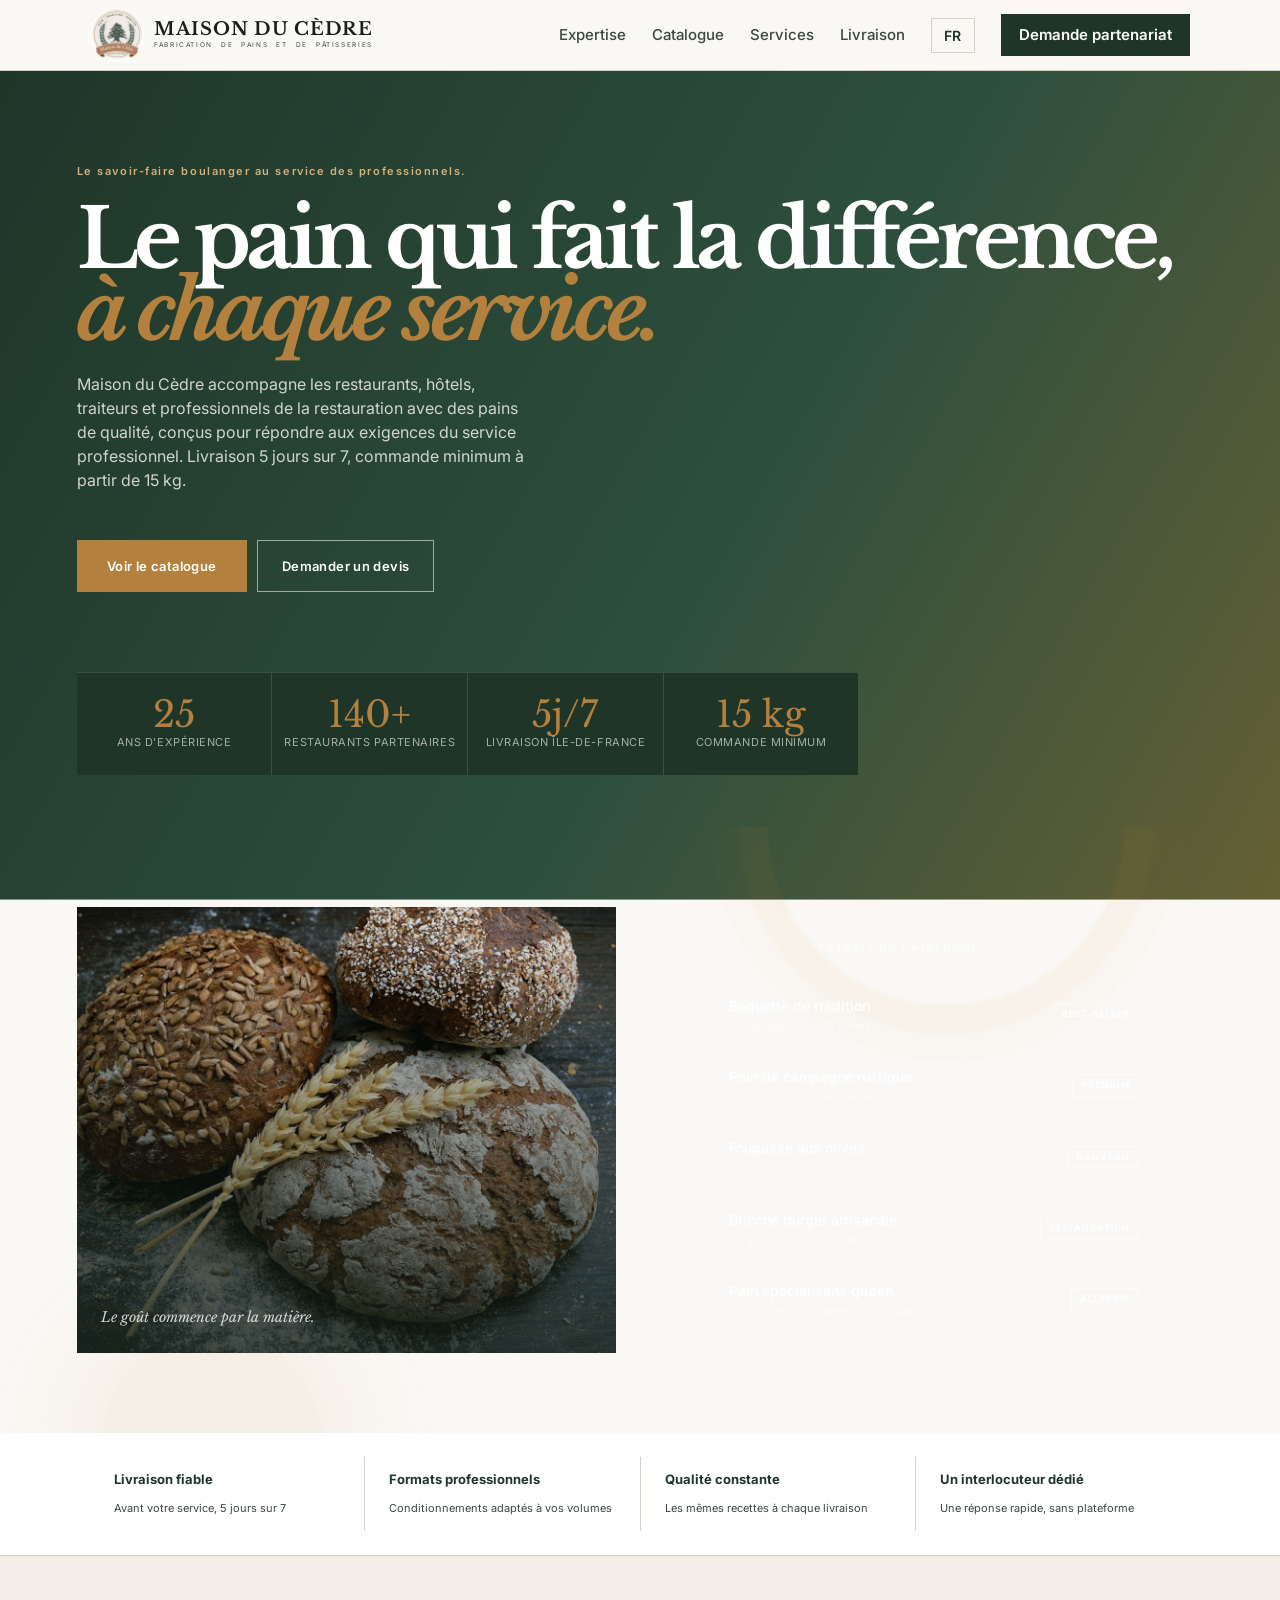
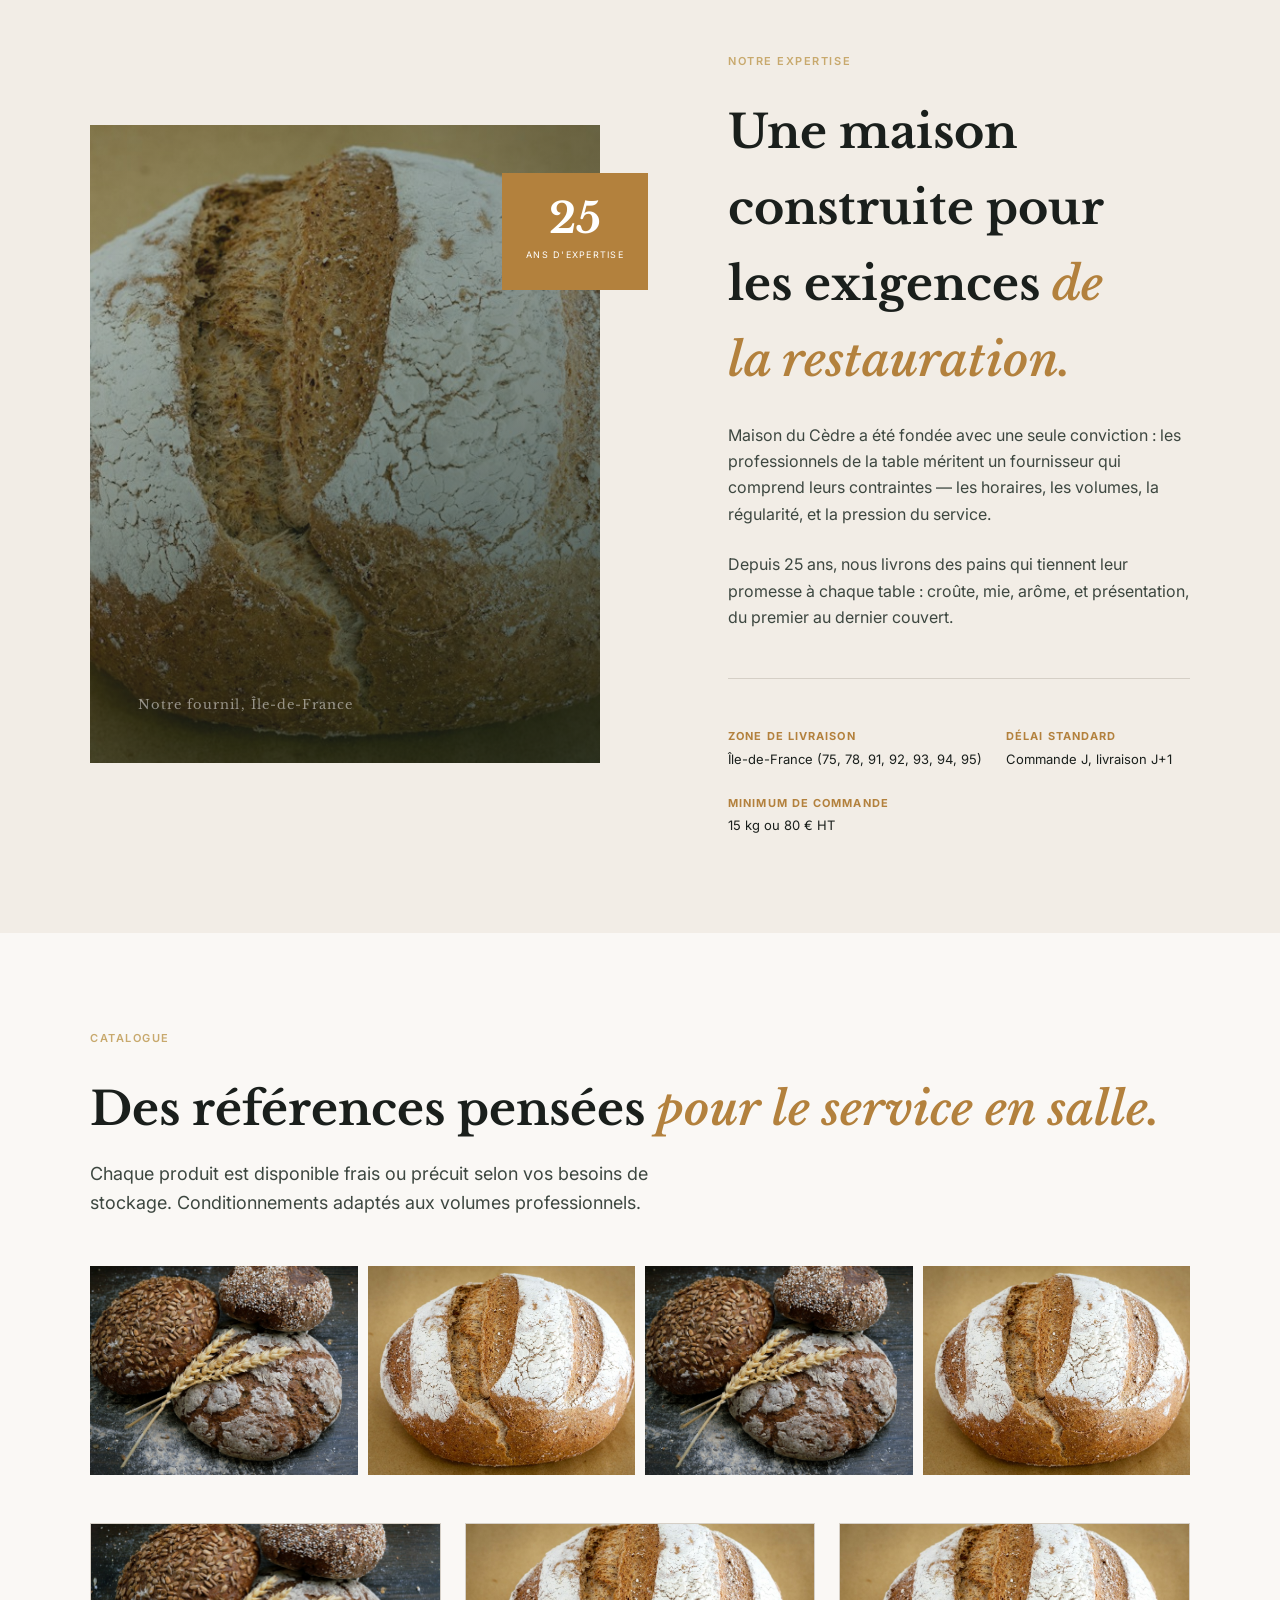
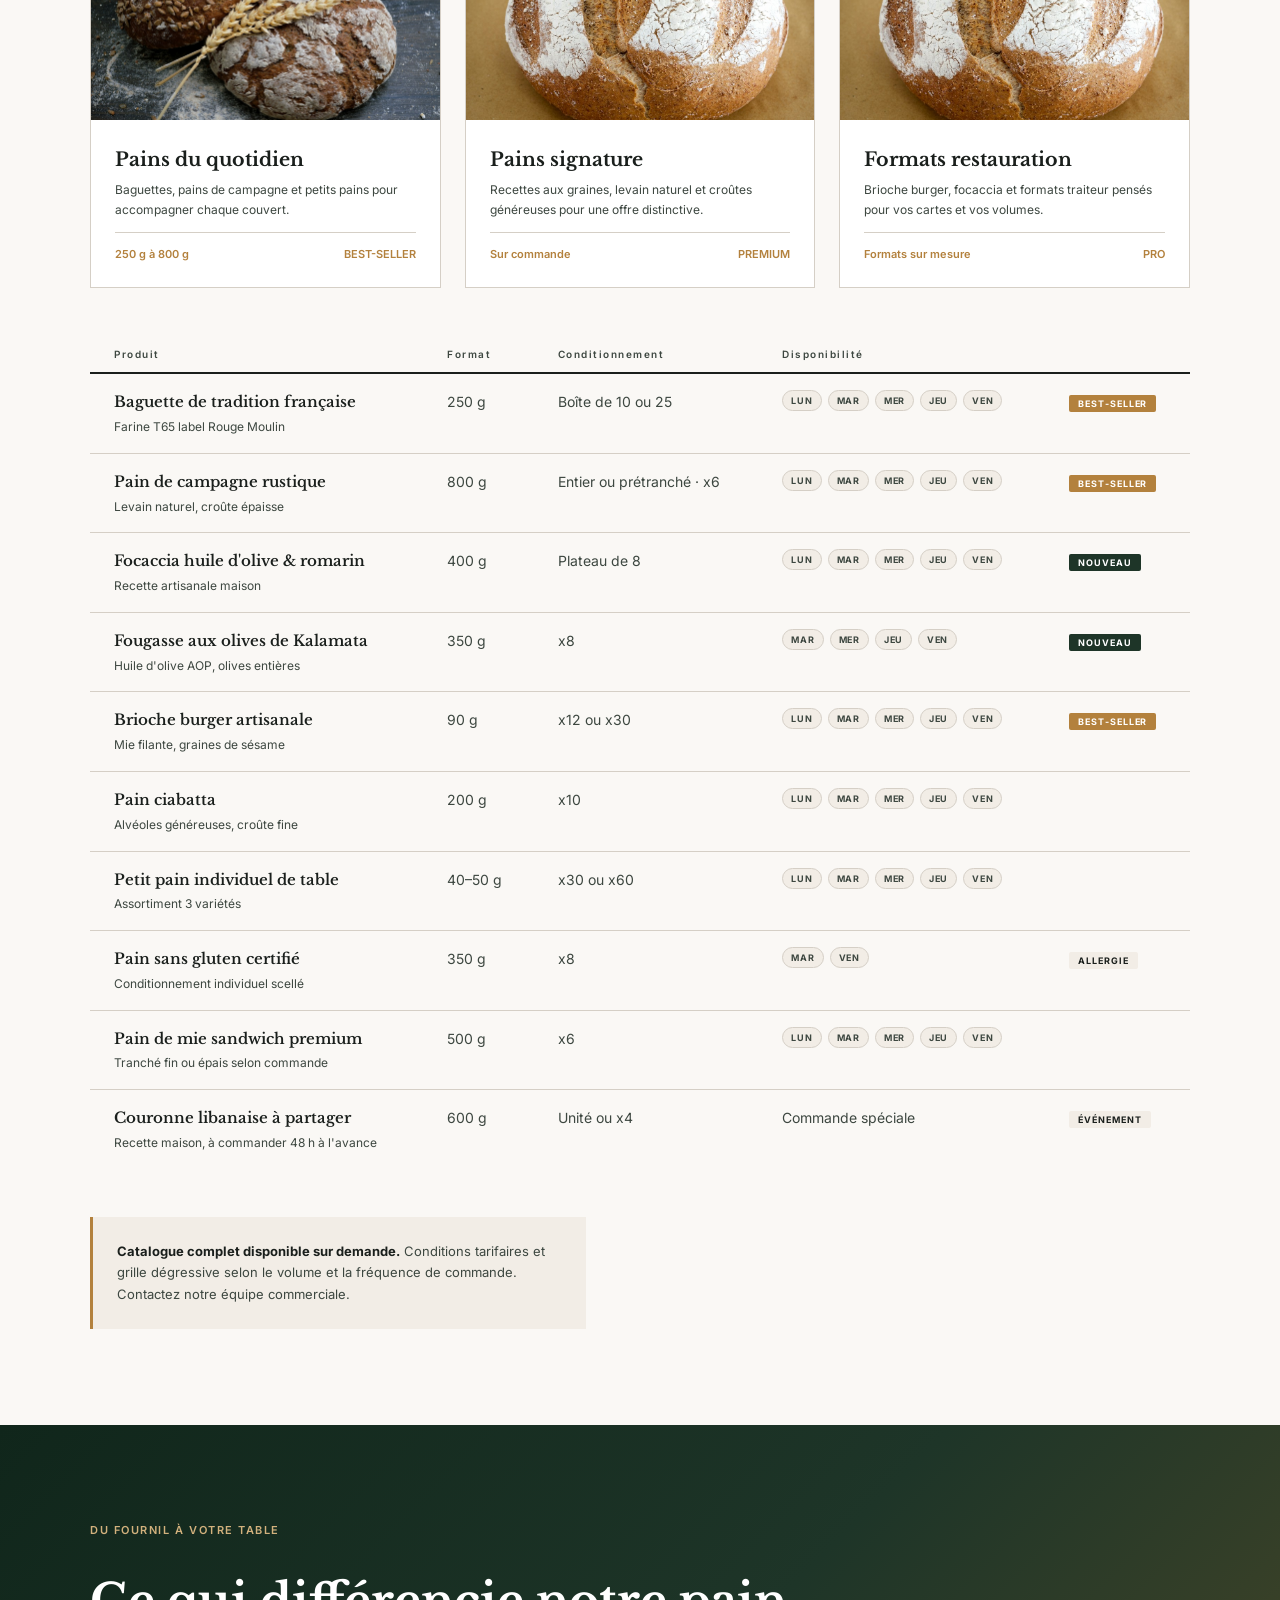
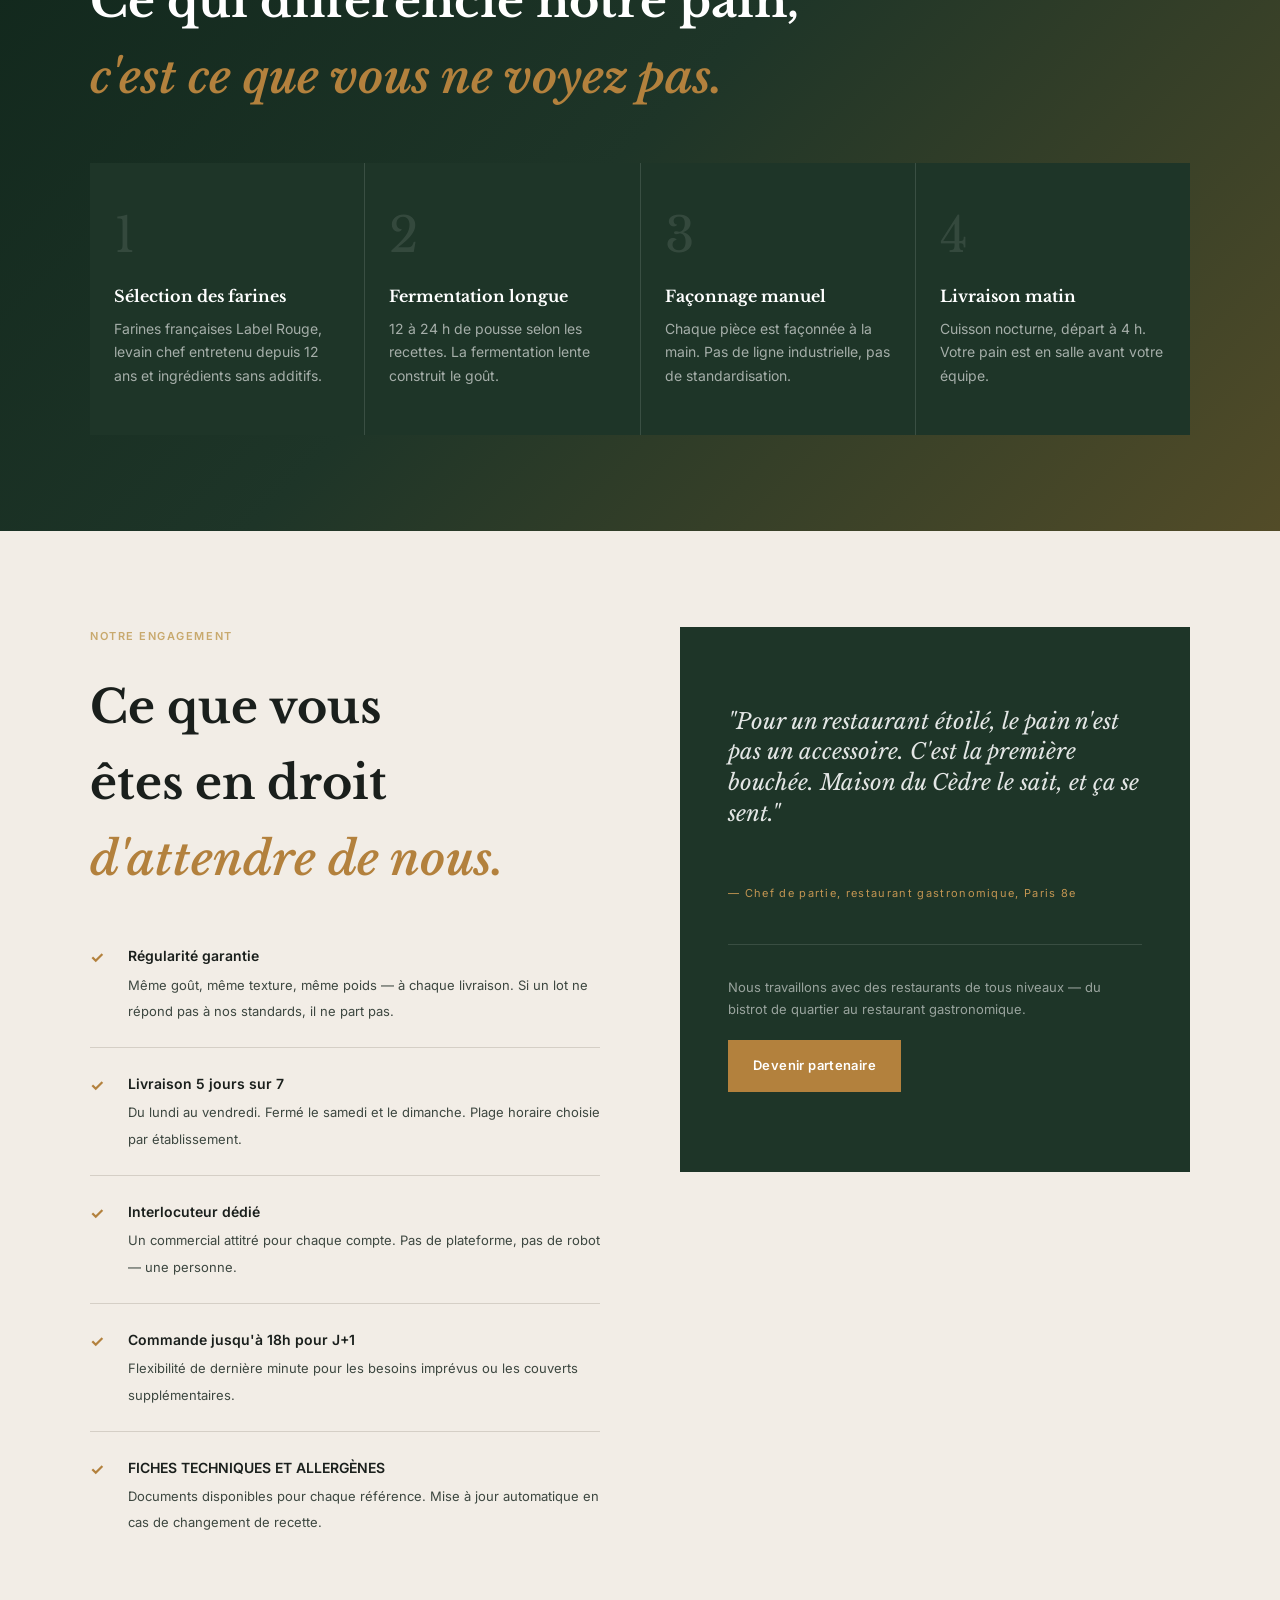
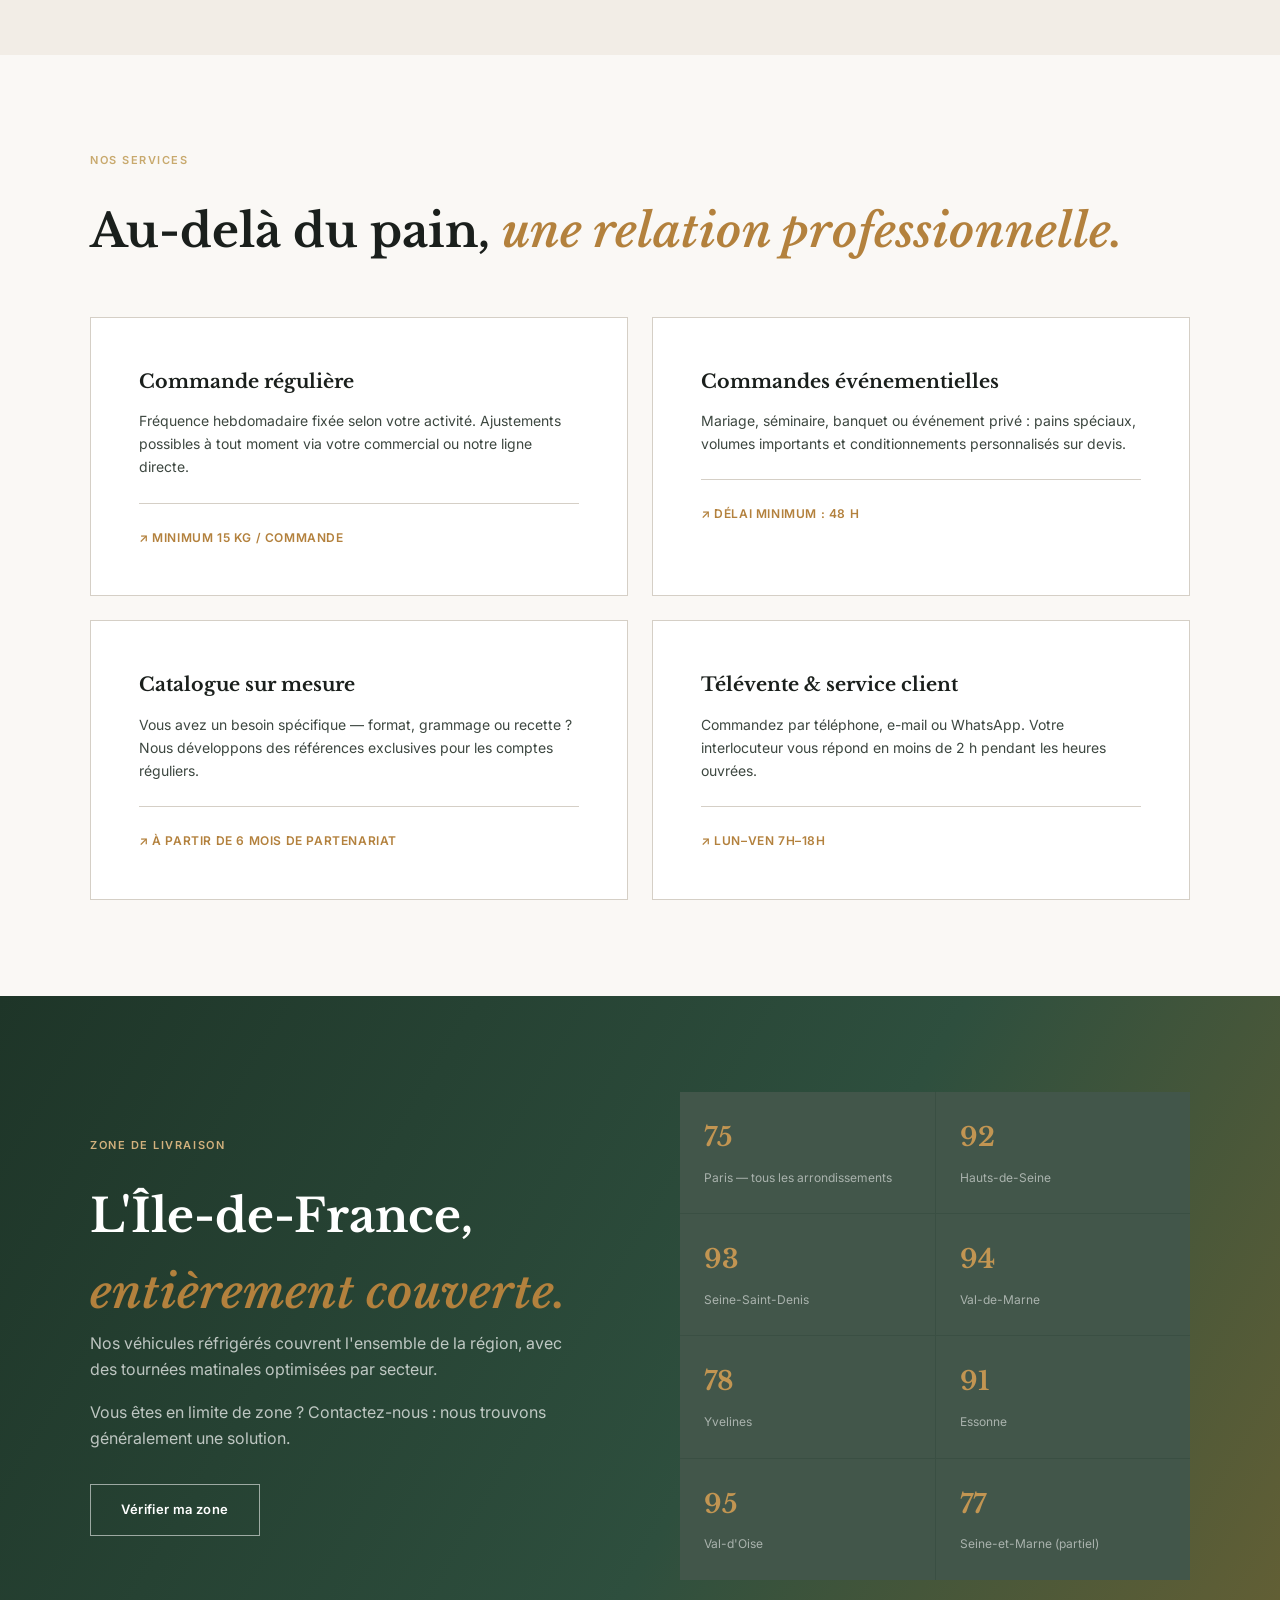
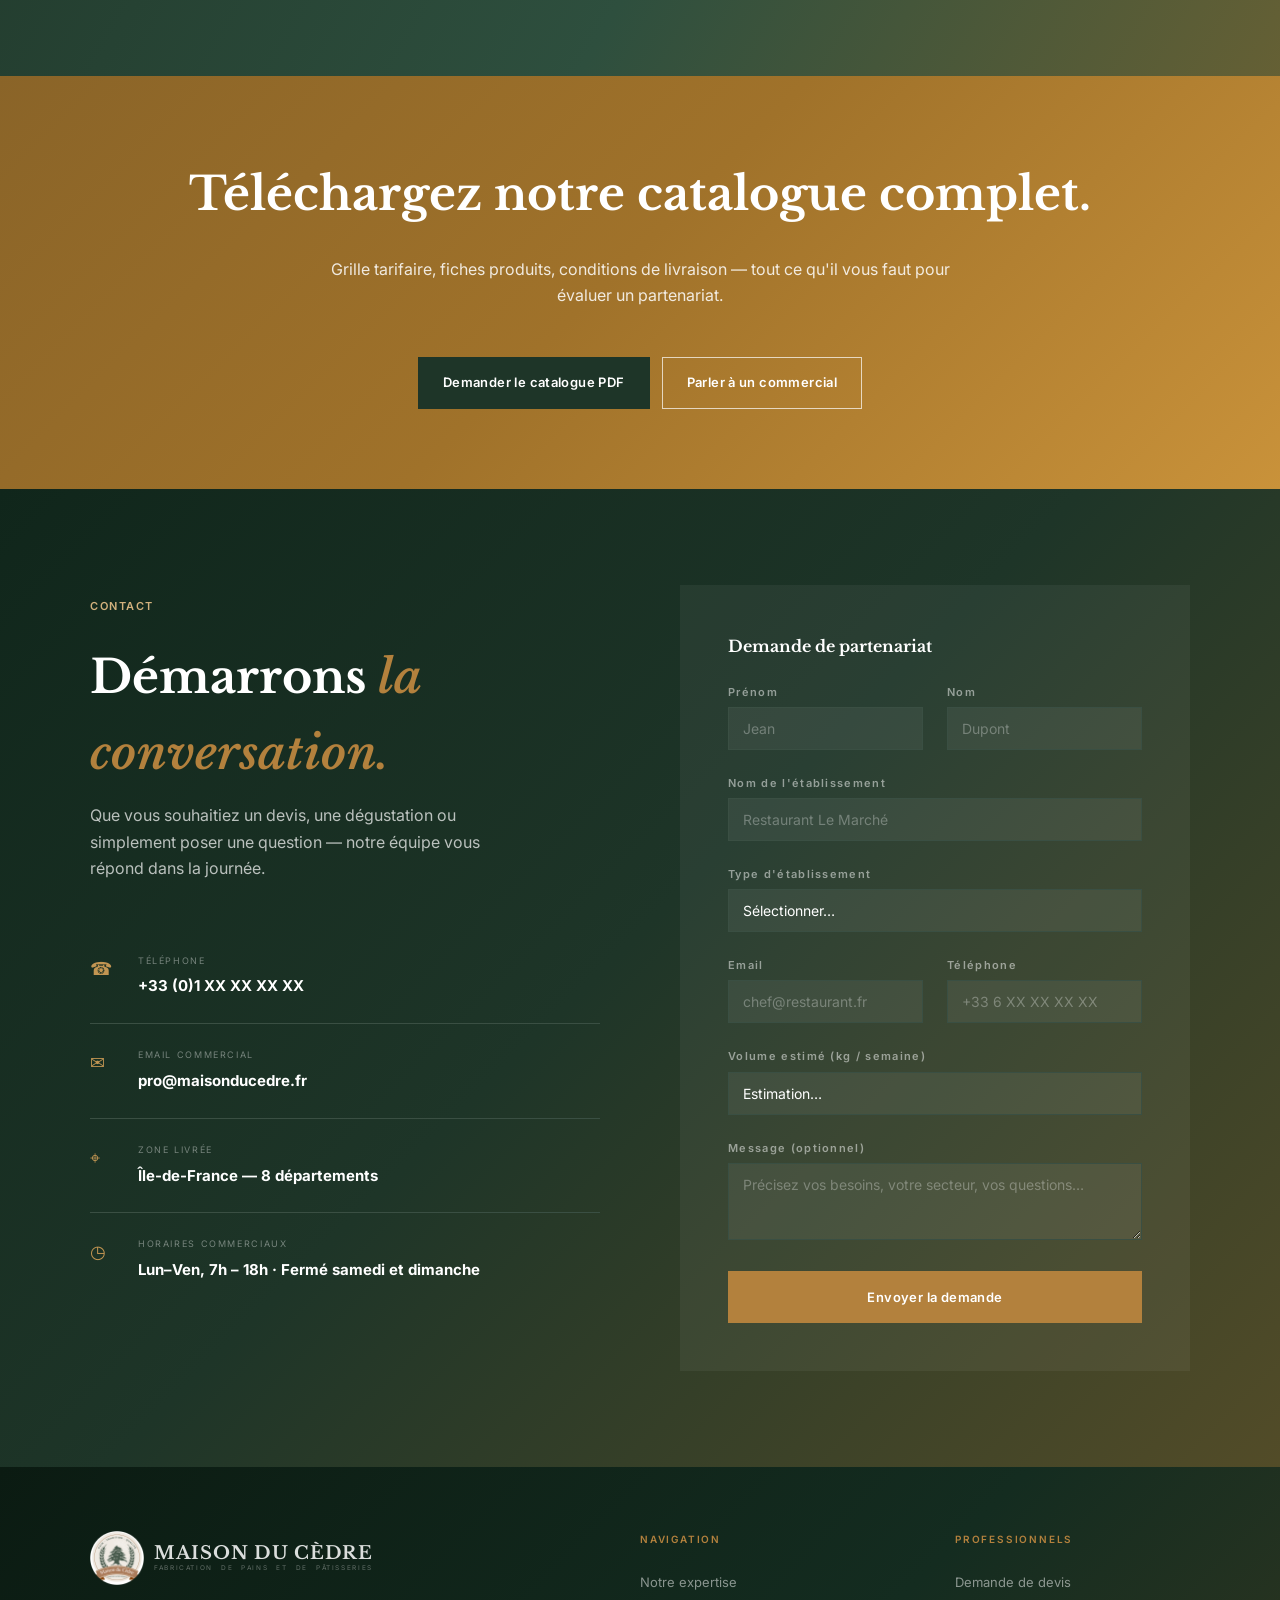
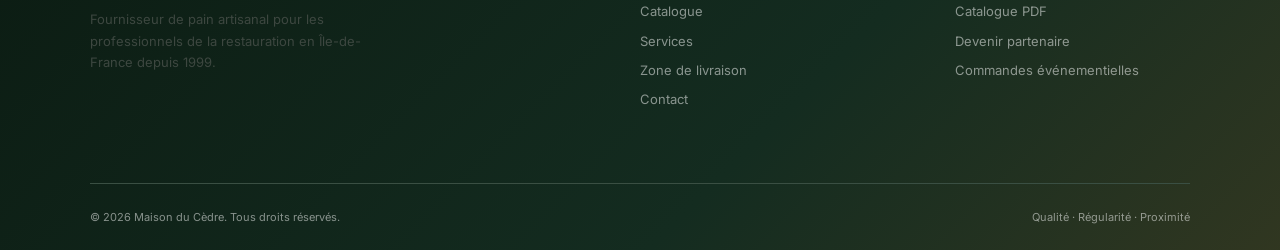
==== index.html @ be0c5943 "Update index.html" ====
<!doctype html>
<html lang="fr">
<head>
<meta charset="UTF-8">
<meta name="viewport" content="width=device-width, initial-scale=1.0, viewport-fit=cover">
<meta name="description" content="Maison du Cèdre — pain premium pour professionnels de la restauration. 25 ans d'expertise, livraison Île-de-France.">
<title>Maison du Cèdre | Pain artisanal pour la restauration professionnelle</title>

<link rel="preconnect" href="https://fonts.googleapis.com">
<link rel="preconnect" href="https://fonts.gstatic.com" crossorigin>
<link href="https://fonts.googleapis.com/css2?family=Libre+Baskerville:ital,wght@0,400;0,700;1,400&family=Inter:wght@400;500;600&display=swap" rel="stylesheet">

<style>
/* ─── Tokens ─── */
:root {
  --ink:       #1a1f1c;
  --ink-soft:  #3d4740;
  --field:     #f2ede6;
  --paper:     #faf8f5;
  --white:     #ffffff;
  --grove:     #1e3528;
  --grove-mid: #2e4f3e;
  --grove-lit: #3d6650;
  --amber:     #b3813d;
  --amber-lit: #c29552;
  --rule:      #d5cfc6;
  --rule-dark: #3a4f43;
  --grove-gradient: linear-gradient(135deg, #10261b 0%, #1e3528 48%, #8a6428 155%);
  --grove-gradient-soft: linear-gradient(120deg, #1e3528 0%, #2e4f3e 58%, #a0722a 145%);
  --gold-gradient: linear-gradient(135deg, #8a6428 0%, #a0722a 48%, #c9923a 100%);

  --f-serif: 'Libre Baskerville', Georgia, serif;
  --f-sans:  'Inter', system-ui, sans-serif;

  --sp-xs:  6px;
  --sp-s:   12px;
  --sp-m:   24px;
  --sp-l:   48px;
  --sp-xl:  80px;
  --sp-2xl: 130px;

  --radius: 0px;
  --max:    1100px;

  box-sizing: border-box;
  scroll-behavior: smooth;
}
*, *::before, *::after { box-sizing: inherit; margin: 0; padding: 0; }

/* ─── Base ─── */
body {
  font-family: var(--f-sans);
  font-size: 16px;
  line-height: 1.65;
  color: var(--ink);
  background: var(--paper);
  -webkit-font-smoothing: antialiased;
  padding-top: env(safe-area-inset-top, 0);
  padding-bottom: env(safe-area-inset-bottom, 0);
}

.wrap { width: min(var(--max), 92%); margin-inline: auto; }

img { display: block; max-width: 100%; }

/* ─── Typography ─── */
h1, h2, h3, em { font-family: var(--f-serif); }
h1 { font-size: clamp(38px, 5.5vw, 68px); font-weight: 700; text-wrap: balance; }
h2 { font-size: clamp(28px, 4vw, 46px); font-weight: 700; text-wrap: balance; }
h3 { font-size: 19px; font-weight: 700; margin-bottom: 8px; }
p  { color: var(--ink-soft); max-width: 62ch; }

em {
  font-style: italic;
  color: var(--amber);
  font-weight: 600;
}

/* ─── Buttons ─── */
.btn {
  display: inline-flex;
  align-items: center;
  justify-content: center;
  min-height: 52px;
  min-width: 170px;
  font-family: var(--f-sans);
  font-size: 13px;
  font-weight: 600;
  letter-spacing: .03em;
  text-decoration: none;
  padding: 14px 24px;
  border: 1.5px solid transparent;
  cursor: pointer;
  transition: background .18s, color .18s, border-color .18s;
}
.btn-dark  { background: var(--grove); color: var(--white); border-color: var(--grove); }
.btn-dark:hover { background: var(--grove-mid); border-color: var(--grove-mid); }
.btn-ghost { background: transparent; color: var(--white); border-color: rgba(255,255,255,.55); }
.btn-ghost:hover { background: rgba(255,255,255,.1); }
.btn-outline { background: transparent; color: var(--grove); border-color: var(--grove); }
.btn-outline:hover { background: var(--grove); color: var(--white); }
.btn-amber { background: var(--amber); color: var(--white); border-color: var(--amber); }
.btn-amber:hover { background: var(--amber-lit); border-color: var(--amber-lit); }

/* ─── NAV ─── */
.site-nav {
  position: fixed;
  top: 0; left: 0; width: 100%;
  z-index: 200;
  background: rgba(250,248,245,.97);
  border-bottom: 1px solid var(--rule);
  backdrop-filter: blur(6px);
  box-shadow: 0 1px 0 rgba(26,31,28,.02);
}
.nav-inner {
  display: flex;
  align-items: center;
  justify-content: space-between;
  gap: 20px;
  height: 70px;
}
.brand {
  display: flex;
  align-items: center;
  gap: 10px;
  text-decoration: none;
  color: var(--ink);
}
.cedar-icon {
  display: block;
  width: 54px;
  height: 54px;
  object-fit: contain;
  flex-shrink: 0;
}
.brand-mark { color: var(--amber); font-size: 20px; }
.brand > span:not(.brand-mark) {
  display: flex;
  flex-direction: column;
  align-items: stretch;
  line-height: 1.1;
  width: max-content;
}
.brand-name,
.brand-sub {
  display: block;
  width: 100%;
  white-space: nowrap;
  text-align: left;
}
.brand-name {
  font-family: var(--f-serif);
  font-size: 18px;
  font-weight: 700;
  letter-spacing: .04em;
}
.brand-sub {
  font-size: 6.5px;
  letter-spacing: .25em;
  line-height: 1.15;
  color: var(--ink-soft);
  margin-top: 2px;
  text-transform: uppercase;
  text-align: justify;
  text-align-last: justify;
}

.nav-links { display: flex; align-items: center; gap: 26px; }
.nav-links a {
  font-size: 15px;
  font-weight: 500;
  color: var(--ink-soft);
  text-decoration: none;
}
.nav-links a:hover { color: var(--grove); }
.nav-links a.cta {
  color: var(--white);
  background: var(--grove);
  padding: 9px 18px;
  font-weight: 600;
  border-radius: 0;
}
.nav-links a.cta:hover { background: var(--grove-mid); }
.language-toggle {
  border: 1px solid var(--rule);
  background: transparent;
  color: var(--grove);
  padding: 8px 12px;
  font: 600 14px var(--f-sans);
  letter-spacing: .04em;
  cursor: pointer;
}

.hamburger {
  display: none;
  background: none;
  border: none;
  cursor: pointer;
  padding: 4px;
  color: var(--ink);
  font-size: 22px;
}

/* ─── HERO ─── */
.hero {
  padding-top: 70px;
  display: block;
  align-items: stretch;
}
.hero-left {
  background: var(--grove-gradient-soft);
  background-attachment: fixed;
  background-size: cover;
  color: var(--white);
  padding: 92px 6% 52px;
  display: flex;
  flex-direction: column;
  justify-content: center;
  align-items: flex-start;
}
.hero-right {
  background: transparent;
  display: grid;
  grid-template-columns: minmax(280px, 1fr) minmax(360px, 1fr);
  padding: var(--sp-xl) 6%;
  gap: var(--sp-l);
}
.hero-photo {
  min-height: 260px;
  background:
    linear-gradient(180deg, rgba(20,32,24,.05), rgba(20,32,24,.72)),
    url("images/hero-bread.jpg") center / cover;
  display: flex;
  align-items: flex-end;
  padding: var(--sp-m);
}
.hero-photo-caption {
  color: rgba(255,255,255,.8);
  font-family: var(--f-serif);
  font-size: 14px;
  font-style: italic;
}
.hero-badge {
  font-size: 10px;
  letter-spacing: .2em;
  color: var(--amber);
  margin-bottom: var(--sp-m);
  font-weight: 600;
}
.hero-left .section-label { color: #d2b17d; }
.hero h1 {
  color: var(--white);
  margin-bottom: var(--sp-m);
  font-family: var(--f-serif);
  font-weight: 700;
  line-height: 0.88;
  letter-spacing: -0.06em;
  font-size: clamp(72px, 6.4vw, 146px);
  max-width: 1240px;
  text-wrap: balance;
}
.hero h1 em {
  color: #b3813d;
  font-style: italic;
  font-family: var(--f-serif);
  font-weight: 700;
}
.hero-sub {
  font-size: 16px;
  color: rgba(255,255,255,.78);
  margin-bottom: var(--sp-l);
  max-width: 46ch;
  line-height: 1.5;
}
.hero-actions { display: flex; gap: 10px; flex-wrap: wrap; }

.hero-stats {
  display: grid;
  grid-template-columns: repeat(4, 1fr);
  gap: 1px;
  background: var(--rule-dark);
  border-top: 1px solid var(--rule-dark);
  margin-top: var(--sp-xl);
}
.stat {
  background: var(--grove);
  padding: var(--sp-m) var(--sp-s);
  text-align: center;
}
.stat-num {
  font-family: var(--f-serif);
  font-size: 36px;
  color: var(--amber);
  line-height: 1;
  display: block;
}
.stat-label {
  display: block;
  font-size: 11px;
  color: rgba(255,255,255,.6);
  letter-spacing: .05em;
  text-align: center;
}
.proof-strip { background: var(--white); border-bottom: 1px solid var(--rule); padding: var(--sp-m) 0; }
.proof-grid { display: grid; grid-template-columns: repeat(4, 1fr); gap: 1px; background: var(--rule); }
.proof-item { background: var(--white); padding: var(--sp-s) var(--sp-m); }
.proof-item strong { display: block; color: var(--grove); font-size: 13px; margin-bottom: 2px; }
.proof-item span { color: var(--ink-soft); font-size: 11px; }

/* Right side: catalogue preview */
.catalogue-preview {
  display: flex;
  flex-direction: column;
  justify-content: center;
  gap: 1px;
  background: rgba(255,255,255,.06);
  border: 1px solid rgba(255,255,255,.1);
  padding: 18px;
  width: 100%;
  max-width: 480px;
  margin: 0 auto;
}
.cat-item {
  background: rgba(255,255,255,.04);
  padding: 14px 16px;
  display: flex;
  align-items: center;
  justify-content: space-between;
  gap: 12px;
  border-bottom: 1px solid rgba(255,255,255,.07);
}
.cat-item:last-child { border-bottom: none; }
.cat-name { font-size: 14px; color: rgba(255,255,255,.95); font-weight: 500; }
.cat-detail { font-size: 11px; color: rgba(255,255,255,.6); }
.cat-tag {
  font-size: 9px;
  letter-spacing: .1em;
  font-weight: 600;
  color: var(--white);
  border: 1px solid rgba(255,255,255,.45);
  padding: 3px 8px;
  white-space: nowrap;
}
.hero-right-label {
  font-size: 10px;
  letter-spacing: .2em;
  color: rgba(255,255,255,.95);
  margin: 0 0 12px;
  padding: 12px 0 10px;
  text-align: center;
  border-top: 1px solid rgba(255,255,255,.12);
  border-bottom: 1px solid rgba(255,255,255,.12);
}
.hero-showcase {
  position: relative;
  overflow: hidden;
  background: var(--grove-gradient-soft);
  background-attachment: fixed;
  background-size: cover;
}
.hero-showcase::before,
.hero-showcase::after {
  content: "";
  position: absolute;
  border-radius: 50%;
  pointer-events: none;
  filter: blur(2px);
}
.hero-showcase::before {
  width: 360px;
  height: 360px;
  top: -180px;
  right: 12%;
  border: 1px solid rgba(201,146,58,.18);
  box-shadow: 0 0 0 28px rgba(201,146,58,.04), 0 0 0 56px rgba(201,146,58,.025);
}
.hero-showcase::after {
  width: 220px;
  height: 220px;
  bottom: -120px;
  left: 8%;
  background: rgba(201,146,58,.08);
  box-shadow: 0 0 90px 40px rgba(201,146,58,.08);
}
.hero-showcase .hero-right {
  position: relative;
  z-index: 1;
}

/* ─── SECTIONS ─── */
.section { padding: 96px 0; }
.section-sm { padding: var(--sp-xl) 0; }

.section-label {
  font-size: 11px;
  letter-spacing: .14em;
  font-weight: 600;
  color: #c8a96d;
  margin-bottom: var(--sp-m);
  text-transform: none;
}
.section-head { margin-bottom: var(--sp-l); }
.section-head p { margin-top: var(--sp-s); font-size: 18px; max-width: 58ch; }

/* ─── INTRO ─── */
.intro { background: var(--field); }
.intro-grid {
  display: grid;
  grid-template-columns: 1fr 1fr;
  gap: var(--sp-xl);
  align-items: center;
}
.intro-visual {
  background:
    linear-gradient(145deg, rgba(46,79,62,.25), rgba(15,30,22,.8)),
    url("images/production.jpg") center / cover;
  aspect-ratio: 4/5;
  display: flex;
  flex-direction: column;
  justify-content: flex-end;
  padding: var(--sp-l);
  position: relative;
}
.intro-visual-label {
  font-family: var(--f-serif);
  font-size: 13px;
  color: rgba(255,255,255,.5);
  letter-spacing: .08em;
}
.years-badge {
  position: absolute;
  top: var(--sp-l);
  right: calc(-1 * var(--sp-l));
  background: var(--amber);
  color: var(--white);
  padding: var(--sp-m);
  text-align: center;
  min-width: 110px;
}
.years-badge strong {
  font-family: var(--f-serif);
  font-size: 42px;
  display: block;
  line-height: 1;
}
.years-badge span { font-size: 9px; letter-spacing: .14em; }

.intro-content { padding-left: var(--sp-l); }
.intro-content h2 { margin-bottom: var(--sp-m); }
.intro-content p + p { margin-top: var(--sp-m); }

.intro-line {
  display: flex;
  gap: var(--sp-m);
  margin-top: var(--sp-l);
  padding-top: var(--sp-l);
  border-top: 1px solid var(--rule);
  flex-wrap: wrap;
}
.intro-line-item { font-size: 13px; }
.intro-line-item strong { display: block; font-size: 11px; letter-spacing: .1em; color: var(--amber); margin-bottom: 3px; }

/* ─── CATALOGUE ─── */
.catalogue { background: var(--paper); }
.product-table {
  width: 100%;
  border-collapse: collapse;
  margin-top: var(--sp-l);
  font-size: 14px;
}
.product-table th {
  font-size: 10px;
  letter-spacing: .15em;
  font-weight: 600;
  color: var(--ink-soft);
  padding: 10px var(--sp-m);
  text-align: left;
  border-bottom: 2px solid var(--ink);
}
.product-table td {
  padding: 16px var(--sp-m);
  border-bottom: 1px solid var(--rule);
  color: var(--ink-soft);
  vertical-align: top;
}
.product-table tr:last-child td { border-bottom: none; }
.product-gallery { display: grid; grid-template-columns: repeat(4, 1fr); gap: 10px; margin-top: var(--sp-l); }
.product-gallery figure { margin: 0; aspect-ratio: 1 / .78; overflow: hidden; background: var(--field); }
.product-gallery img { width: 100%; height: 100%; object-fit: cover; transition: transform .3s ease; }
.product-gallery figure:hover img { transform: scale(1.04); }
.product-cards { display: grid; grid-template-columns: repeat(3, 1fr); gap: var(--sp-m); margin-top: var(--sp-l); }
.product-card { background: var(--white); border: 1px solid var(--rule); overflow: hidden; }
.product-card-image { aspect-ratio: 16 / 9; overflow: hidden; }
.product-card-image img { width: 100%; height: 100%; object-fit: cover; transition: transform .3s ease; }
.product-card:hover .product-card-image img { transform: scale(1.04); }
.product-card-content { padding: var(--sp-m); }
.product-card-content h3 { margin-bottom: 5px; }
.product-card-content p { font-size: 12px; }
.product-card-meta { display: flex; justify-content: space-between; gap: 10px; margin-top: var(--sp-s); padding-top: var(--sp-s); border-top: 1px solid var(--rule); color: var(--amber); font-size: 11px; font-weight: 600; }
.product-table .prod-name { font-weight: 600; color: var(--ink); font-family: var(--f-serif); font-size: 15px; }
.product-table .prod-format { font-size: 12px; color: var(--ink-soft); margin-top: 2px; }
.availability-days {
  display: flex;
  flex-wrap: wrap;
  gap: 6px;
}
.availability-day {
  display: inline-flex;
  align-items: center;
  justify-content: center;
  min-width: 34px;
  padding: 5px 8px;
  border-radius: 999px;
  border: 1px solid var(--rule);
  background: var(--field);
  color: var(--ink-soft);
  font-size: 9px;
  font-weight: 700;
  letter-spacing: .08em;
  text-transform: uppercase;
  line-height: 1;
}
.prod-tag {
  font-size: 9px;
  letter-spacing: .1em;
  font-weight: 700;
  padding: 3px 9px;
  border-radius: 2px;
}
.tag-new    { background: var(--grove); color: var(--white); }
.tag-best   { background: var(--amber); color: var(--white); }
.tag-event  { background: var(--field); color: var(--ink); }
.catalogue-note {
  margin-top: var(--sp-l);
  padding: var(--sp-m);
  background: var(--field);
  border-left: 3px solid var(--amber);
  font-size: 13px;
  color: var(--ink-soft);
}
.catalogue-note strong { color: var(--ink); }

/* ─── PROCESS ─── */
.process { background: var(--grove-gradient); color: var(--white); }
.process h2 { color: var(--white); }
.process .section-label { color: #d2b17d; }
.process-grid {
  display: grid;
  grid-template-columns: repeat(4, 1fr);
  gap: 1px;
  background: var(--rule-dark);
  margin-top: var(--sp-l);
}
.process-step {
  background: var(--grove);
  padding: var(--sp-l) var(--sp-m);
}
.step-num {
  font-family: var(--f-serif);
  font-size: 48px;
  color: rgba(255,255,255,.1);
  line-height: 1;
  margin-bottom: var(--sp-m);
}
.process-step h3 { color: var(--white); font-size: 16px; margin-bottom: 8px; }
.process-step p  { color: rgba(255,255,255,.6); font-size: 14px; max-width: none; }

/* ─── COMMITMENT ─── */
.commitment { background: var(--field); }
.commitment-grid {
  display: grid;
  grid-template-columns: 1fr 1fr;
  gap: var(--sp-xl);
  align-items: start;
}
.commit-list { list-style: none; margin-top: var(--sp-m); }
.commit-list li {
  display: flex;
  gap: var(--sp-m);
  padding: var(--sp-m) 0;
  border-bottom: 1px solid var(--rule);
  align-items: flex-start;
}
.commit-list li:last-child { border-bottom: none; }
.commit-check { color: var(--amber); font-weight: 700; flex-shrink: 0; }
.commit-text strong { display: block; font-weight: 600; color: var(--ink); font-size: 14px; margin-bottom: 3px; }
.commit-text span   { font-size: 13px; color: var(--ink-soft); }

.commit-aside {
  background: var(--grove);
  color: var(--white);
  padding: var(--sp-xl) var(--sp-l);
}
.commit-aside blockquote {
  font-family: var(--f-serif);
  font-size: 22px;
  line-height: 1.4;
  color: rgba(255,255,255,.88);
  font-style: italic;
  margin-bottom: var(--sp-l);
}
.commit-aside cite {
  font-size: 11px;
  letter-spacing: .12em;
  color: var(--amber-lit);
  font-style: normal;
}

/* ─── SERVICES ─── */
.services { background: var(--paper); }
.services-grid {
  display: grid;
  grid-template-columns: 1fr 1fr;
  gap: var(--sp-m);
  margin-top: var(--sp-l);
}
.service-card {
  border: 1px solid var(--rule);
  padding: var(--sp-l);
  background: var(--white);
}
.service-card h3 { margin-bottom: var(--sp-s); }
.service-card p  { font-size: 14px; }
.service-detail {
  margin-top: var(--sp-m);
  padding-top: var(--sp-m);
  border-top: 1px solid var(--rule);
  font-size: 12px;
  color: var(--amber);
  font-weight: 600;
  letter-spacing: .05em;
}

/* ─── TERRITORY ─── */
.territory { background: var(--grove-gradient-soft); color: var(--white); }
.territory h2 { color: var(--white); }
.territory .section-label { color: #d2b17d; }
.territory-inner {
  display: grid;
  grid-template-columns: 1fr 1fr;
  gap: var(--sp-xl);
  align-items: center;
}
.territory p { color: rgba(255,255,255,.7); max-width: 50ch; }
.territory-grid {
  display: grid;
  grid-template-columns: 1fr 1fr;
  gap: 1px;
  background: var(--rule-dark);
}
.territory-cell {
  background: rgba(255,255,255,.04);
  padding: var(--sp-m);
}
.territory-cell strong {
  display: block;
  font-family: var(--f-serif);
  font-size: 26px;
  color: var(--amber-lit);
  margin-bottom: 4px;
}
.territory-cell span { font-size: 12px; color: rgba(255,255,255,.55); }

/* ─── CTA BAND ─── */
.cta-band {
  background: var(--gold-gradient);
  padding: var(--sp-xl) 0;
  text-align: center;
}
.cta-band h2 { color: var(--white); margin-bottom: var(--sp-m); }
.cta-band p { color: rgba(255,255,255,.85); margin-inline: auto; margin-bottom: var(--sp-l); }
.cta-band .btn-ghost { border-color: rgba(255,255,255,.7); }

/* ─── CONTACT ─── */
.contact { background: var(--grove-gradient); color: var(--white); }
.contact h2 { color: var(--white); }
.contact .section-label { color: #d2b17d; }
.contact-grid {
  display: grid;
  grid-template-columns: 1fr 1fr;
  gap: var(--sp-xl);
  align-items: start;
}
.contact-intro p { color: rgba(255,255,255,.7); margin-top: var(--sp-s); max-width: 44ch; }

.contact-rows { margin-top: var(--sp-l); }
.contact-row {
  display: flex;
  gap: var(--sp-m);
  padding: var(--sp-m) 0;
  border-bottom: 1px solid var(--rule-dark);
  align-items: flex-start;
}
.contact-row:last-child { border-bottom: none; }
.contact-icon { color: var(--amber-lit); font-size: 18px; width: 24px; flex-shrink: 0; }
.contact-row small { display: block; font-size: 9px; letter-spacing: .18em; color: rgba(255,255,255,.4); margin-bottom: 4px; }
.contact-row strong { font-size: 15px; color: var(--white); }

.contact-form-box { background: rgba(255,255,255,.05); padding: var(--sp-l); }
.contact-form-box h3 { color: var(--white); font-size: 16px; margin-bottom: var(--sp-m); }
.form-group { margin-bottom: var(--sp-m); }
.form-group label {
  display: block;
  font-size: 11px;
  letter-spacing: .12em;
  font-weight: 600;
  color: rgba(255,255,255,.5);
  margin-bottom: 6px;
}
.form-group input,
.form-group select,
.form-group textarea {
  width: 100%;
  background: rgba(255,255,255,.06);
  border: 1px solid var(--rule-dark);
  color: var(--white);
  padding: 12px 14px;
  font-family: var(--f-sans);
  font-size: 14px;
  outline: none;
  transition: border-color .15s;
}
.form-group input::placeholder,
.form-group textarea::placeholder { color: rgba(255,255,255,.3); }
.form-group input:focus,
.form-group select:focus,
.form-group textarea:focus { border-color: var(--amber-lit); }
.form-group select { appearance: none; cursor: pointer; }
.form-group select option { background: var(--grove); }
.form-row { display: grid; grid-template-columns: 1fr 1fr; gap: var(--sp-m); }

/* ─── FOOTER ─── */
footer {
  background: linear-gradient(135deg, #0b1b12 0%, #142c20 62%, #654a22 170%);
  color: rgba(255,255,255,.5);
  padding: 64px 0 var(--sp-m);
}
.footer-grid {
  display: grid;
  grid-template-columns: 2fr 1fr 1fr;
  gap: var(--sp-xl);
  padding-bottom: 64px;
  border-bottom: 1px solid var(--rule-dark);
}
.footer-brand .brand { margin-bottom: var(--sp-m); }
.footer-brand .brand-name { color: rgba(255,255,255,.85); }
.footer-brand .brand-sub  { color: rgba(255,255,255,.35); }
.footer-brand p { font-size: 13px; max-width: 38ch; }
.footer-col h4 {
  font-family: var(--f-sans);
  font-size: 10px;
  letter-spacing: .18em;
  font-weight: 600;
  color: var(--amber);
  margin-bottom: var(--sp-m);
}
.footer-col a {
  display: block;
  color: rgba(255,255,255,.5);
  text-decoration: none;
  font-size: 13px;
  margin-bottom: 8px;
}
.footer-col a:hover { color: rgba(255,255,255,.85); }
.footer-bottom {
  padding-top: var(--sp-m);
  font-size: 11px;
  display: flex;
  justify-content: space-between;
  gap: 20px;
  flex-wrap: wrap;
}

/* ─── RESPONSIVE ─── */
@media (max-width: 900px) {
  .section { padding: 80px 0; }
  .hero-right { grid-template-columns: 1fr; }
  .hero-left { padding: var(--sp-xl) 5% 0; }
  .hero-stats { grid-template-columns: repeat(2, 1fr); margin-top: var(--sp-l); }

  .nav-links { display: none; flex-direction: column; gap: 0; }
  .nav-links.open {
    display: flex;
    position: absolute;
    top: 70px; left: 0; right: 0;
    background: var(--paper);
    border-bottom: 1px solid var(--rule);
    padding: var(--sp-m) 5%;
  }
  .nav-links.open a { padding: 11px 0; border-bottom: 1px solid var(--rule); font-size: 15px; }
  .nav-links.open a.cta { margin-top: var(--sp-s); text-align: center; padding: 13px; }
  .nav-links.open .language-toggle { margin-top: var(--sp-s); align-self: flex-start; }
  .hamburger { display: block; }

  .intro-grid, .commitment-grid, .territory-inner, .contact-grid { grid-template-columns: 1fr; }
  .intro-content { padding-left: 0; }
  .intro-visual { aspect-ratio: 3/2; }
  .proof-grid { grid-template-columns: 1fr 1fr; }
  .product-gallery { grid-template-columns: repeat(2, 1fr); }
  .product-cards { grid-template-columns: 1fr; }
  .years-badge { right: var(--sp-m); }
  .process-grid { grid-template-columns: 1fr 1fr; }
  .services-grid { grid-template-columns: 1fr; }
  .footer-grid { grid-template-columns: 1fr 1fr; }
  .territory-grid { grid-template-columns: 1fr 1fr; }
}

@media (max-width: 600px) {
  .section { padding: 64px 0; }
  .hero h1 {
    max-width: 100%;
    font-size: clamp(48px, 14vw, 72px);
    letter-spacing: -0.05em;
  }
  .process-grid { grid-template-columns: 1fr; }
  .form-row { grid-template-columns: 1fr; }
  .hero-stats { grid-template-columns: 1fr 1fr; }
  .footer-grid {
    grid-template-columns: 1fr;
    gap: 40px;
    padding-bottom: 48px;
  }
  .territory-grid { grid-template-columns: 1fr 1fr; }
  .footer-bottom { flex-direction: column; }
  .product-table { font-size: 13px; }
  .product-table th, .product-table td { padding: 12px 10px; }
  .product-gallery { gap: 6px; }
}

@media (prefers-reduced-motion: reduce) {
  * { transition: none !important; }
}
</style>
</head>

<body>

<!-- NAV -->
<nav class="site-nav" id="nav" aria-label="Navigation principale">
  <div class="wrap nav-inner">
    <a href="#accueil" class="brand" aria-label="Maison du Cèdre — accueil">
      <img class="cedar-icon" src="images/maison-du-cedre-logo.png" alt="Logo Maison du Cèdre">
      <span>
        <span class="brand-name">MAISON DU CÈDRE</span>
        <small class="brand-sub">FABRICATION DE PAINS ET DE PÂTISSERIES</small>
      </span>
    </a>

    <button class="hamburger" id="menuToggle" aria-label="Ouvrir le menu" aria-expanded="false">☰</button>

    <div class="nav-links" id="navLinks" role="list">
      <a href="#expertise" role="listitem">Expertise</a>
      <a href="#catalogue" role="listitem">Catalogue</a>
      <a href="#services" role="listitem">Services</a>
      <a href="#livraison" role="listitem">Livraison</a>
      <button class="language-toggle" id="languageToggle" type="button" aria-label="Passer le site en anglais">EN</button>
      <a href="#contact" class="cta" role="listitem">Demande partenariat</a>
    </div>
  </div>
</nav>

<main>

<!-- HERO -->
<section id="accueil" class="hero" aria-label="Accueil">
  <div class="hero-left">
    <p class="section-label">Le savoir-faire boulanger au service des professionnels.</p>
    <h1>Le pain qui fait la différence,<br><em>à chaque service.</em></h1>
    <p class="hero-sub">Maison du Cèdre accompagne les restaurants, hôtels, traiteurs et professionnels de la restauration avec des pains de qualité, conçus pour répondre aux exigences du service professionnel. Livraison 5 jours sur 7, commande minimum à partir de 15 kg.</p>
    <div class="hero-actions">
      <a href="#catalogue" class="btn btn-amber">Voir le catalogue</a>
      <a href="#contact"  class="btn btn-ghost">Demander un devis</a>
    </div>
    <div class="hero-stats">
      <div class="stat">
        <span class="stat-num">25</span>
        <span class="stat-label">ANS D'EXPÉRIENCE</span>
      </div>
      <div class="stat">
        <span class="stat-num">140+</span>
        <span class="stat-label">RESTAURANTS PARTENAIRES</span>
      </div>
      <div class="stat">
        <span class="stat-num">5j/7</span>
        <span class="stat-label">LIVRAISON ÎLE-DE-FRANCE</span>
      </div>
      <div class="stat">
        <span class="stat-num">15 kg</span>
        <span class="stat-label">COMMANDE MINIMUM</span>
      </div>
    </div>
  </div>
</section>

<section class="hero-showcase" aria-label="Catalogue et savoir-faire">
  <div class="hero-right" aria-hidden="true">
    <div class="hero-photo">
      <p class="hero-photo-caption">Le goût commence par la matière.</p>
    </div>
    <div class="catalogue-preview">
      <p class="hero-right-label">EXTRAIT DU CATALOGUE</p>
      <div class="cat-item">
        <div>
          <div class="cat-name">Baguette de tradition</div>
          <div class="cat-detail">250 g · par 10 ou 25 unités</div>
        </div>
        <span class="cat-tag">BEST-SELLER</span>
      </div>
      <div class="cat-item">
        <div>
          <div class="cat-name">Pain de campagne rustique</div>
          <div class="cat-detail">800 g · entier ou prétranché</div>
        </div>
        <span class="cat-tag">PREMIUM</span>
      </div>
      <div class="cat-item">
        <div>
          <div class="cat-name">Fougasse aux olives</div>
          <div class="cat-detail">350 g · par 8 unités</div>
        </div>
        <span class="cat-tag">NOUVEAU</span>
      </div>
      <div class="cat-item">
        <div>
          <div class="cat-name">Brioche burger artisanale</div>
          <div class="cat-detail">90 g · par 12 ou 30 unités</div>
        </div>
        <span class="cat-tag">RESTAURATION</span>
      </div>
      <div class="cat-item">
        <div>
          <div class="cat-name">Pain spécial sans gluten</div>
          <div class="cat-detail">350 g · conditionnement individuel</div>
        </div>
        <span class="cat-tag">ALLERGIE</span>
      </div>
    </div>
  </div>
</section>

<section class="proof-strip" aria-label="Engagements professionnels">
  <div class="wrap proof-grid">
    <div class="proof-item"><strong>Livraison fiable</strong><span>Avant votre service, 5 jours sur 7</span></div>
    <div class="proof-item"><strong>Formats professionnels</strong><span>Conditionnements adaptés à vos volumes</span></div>
    <div class="proof-item"><strong>Qualité constante</strong><span>Les mêmes recettes à chaque livraison</span></div>
    <div class="proof-item"><strong>Un interlocuteur dédié</strong><span>Une réponse rapide, sans plateforme</span></div>
  </div>
</section>

<!-- INTRO / ABOUT -->
<section class="intro section" id="expertise">
  <div class="wrap intro-grid">
    <div class="intro-visual">
      <div class="years-badge" aria-label="25 ans d'expertise">
        <strong>25</strong>
        <span>ANS D'EXPERTISE</span>
      </div>
      <p class="intro-visual-label">Notre fournil, Île-de-France</p>
    </div>

    <div class="intro-content">
      <p class="section-label">NOTRE EXPERTISE</p>
      <h2>Une maison construite pour les exigences <em>de la restauration.</em></h2>
      <p>Maison du Cèdre a été fondée avec une seule conviction : les professionnels de la table méritent un fournisseur qui comprend leurs contraintes — les horaires, les volumes, la régularité, et la pression du service.</p>
      <p>Depuis 25 ans, nous livrons des pains qui tiennent leur promesse à chaque table : croûte, mie, arôme, et présentation, du premier au dernier couvert.</p>

      <div class="intro-line">
        <div class="intro-line-item">
          <strong>ZONE DE LIVRAISON</strong>
          Île-de-France (75, 78, 91, 92, 93, 94, 95)
        </div>
        <div class="intro-line-item">
          <strong>DÉLAI STANDARD</strong>
          Commande J, livraison J+1
        </div>
        <div class="intro-line-item">
          <strong>MINIMUM DE COMMANDE</strong>
          15 kg ou 80 € HT
        </div>
      </div>
    </div>
  </div>
</section>

<!-- CATALOGUE -->
<section class="catalogue section" id="catalogue">
  <div class="wrap">
    <p class="section-label">CATALOGUE</p>
    <div class="section-head">
      <h2>Des références pensées <em>pour le service en salle.</em></h2>
      <p>Chaque produit est disponible frais ou précuit selon vos besoins de stockage. Conditionnements adaptés aux volumes professionnels.</p>
    </div>

    <div class="product-gallery" aria-label="Sélection de pains artisanaux">
      <figure><img src="images/bread-01.jpg" alt="Pain artisanal à la croûte dorée"></figure>
      <figure><img src="images/bread-02.jpg" alt="Pains artisanaux en préparation"></figure>
      <figure><img src="images/bread-03.jpg" alt="Production de pains artisanaux"></figure>
      <figure><img src="images/bread-04.jpg" alt="Pains artisanaux prêts à servir"></figure>
    </div>

    <div class="product-cards">
      <article class="product-card">
        <div class="product-card-image"><img src="images/bread-01.jpg" alt="Baguette et pains artisanaux"></div>
        <div class="product-card-content"><h3>Pains du quotidien</h3><p>Baguettes, pains de campagne et petits pains pour accompagner chaque couvert.</p><div class="product-card-meta"><span>250 g à 800 g</span><span>BEST-SELLER</span></div></div>
      </article>
      <article class="product-card">
        <div class="product-card-image"><img src="images/bread-02.jpg" alt="Pains aux graines et céréales"></div>
        <div class="product-card-content"><h3>Pains signature</h3><p>Recettes aux graines, levain naturel et croûtes généreuses pour une offre distinctive.</p><div class="product-card-meta"><span>Sur commande</span><span>PREMIUM</span></div></div>
      </article>
      <article class="product-card">
        <div class="product-card-image"><img src="images/bread-04.jpg" alt="Formats de pain pour la restauration professionnelle"></div>
        <div class="product-card-content"><h3>Formats restauration</h3><p>Brioche burger, focaccia et formats traiteur pensés pour vos cartes et vos volumes.</p><div class="product-card-meta"><span>Formats sur mesure</span><span>PRO</span></div></div>
      </article>
    </div>

    <div style="overflow-x:auto;">
      <table class="product-table" aria-label="Catalogue des produits">
        <thead>
          <tr>
            <th>Produit</th>
            <th>Format</th>
            <th>Conditionnement</th>
            <th>Disponibilité</th>
            <th></th>
          </tr>
        </thead>
        <tbody>
          <tr>
            <td>
              <div class="prod-name">Baguette de tradition française</div>
              <div class="prod-format">Farine T65 label Rouge Moulin</div>
            </td>
            <td>250 g</td>
            <td>Boîte de 10 ou 25</td>
            <td>
              <div class="availability-days">
                <span class="availability-day">Lun</span>
                <span class="availability-day">Mar</span>
                <span class="availability-day">Mer</span>
                <span class="availability-day">Jeu</span>
                <span class="availability-day">Ven</span>
              </div>
            </td>
            <td><span class="prod-tag tag-best">BEST-SELLER</span></td>
          </tr>
          <tr>
            <td>
              <div class="prod-name">Pain de campagne rustique</div>
              <div class="prod-format">Levain naturel, croûte épaisse</div>
            </td>
            <td>800 g</td>
            <td>Entier ou prétranché · x6</td>
            <td>
              <div class="availability-days">
                <span class="availability-day">Lun</span>
                <span class="availability-day">Mar</span>
                <span class="availability-day">Mer</span>
                <span class="availability-day">Jeu</span>
                <span class="availability-day">Ven</span>
              </div>
            </td>
            <td><span class="prod-tag tag-best">BEST-SELLER</span></td>
          </tr>
          <tr>
            <td>
              <div class="prod-name">Focaccia huile d'olive &amp; romarin</div>
              <div class="prod-format">Recette artisanale maison</div>
            </td>
            <td>400 g</td>
            <td>Plateau de 8</td>
            <td>
              <div class="availability-days">
                <span class="availability-day">Lun</span>
                <span class="availability-day">Mar</span>
                <span class="availability-day">Mer</span>
                <span class="availability-day">Jeu</span>
                <span class="availability-day">Ven</span>
              </div>
            </td>
            <td><span class="prod-tag tag-new">NOUVEAU</span></td>
          </tr>
          <tr>
            <td>
              <div class="prod-name">Fougasse aux olives de Kalamata</div>
              <div class="prod-format">Huile d'olive AOP, olives entières</div>
            </td>
            <td>350 g</td>
            <td>x8</td>
            <td>
              <div class="availability-days">
                <span class="availability-day">Mar</span>
                <span class="availability-day">Mer</span>
                <span class="availability-day">Jeu</span>
                <span class="availability-day">Ven</span>
              </div>
            </td>
            <td><span class="prod-tag tag-new">NOUVEAU</span></td>
          </tr>
          <tr>
            <td>
              <div class="prod-name">Brioche burger artisanale</div>
              <div class="prod-format">Mie filante, graines de sésame</div>
            </td>
            <td>90 g</td>
            <td>x12 ou x30</td>
            <td>
              <div class="availability-days">
                <span class="availability-day">Lun</span>
                <span class="availability-day">Mar</span>
                <span class="availability-day">Mer</span>
                <span class="availability-day">Jeu</span>
                <span class="availability-day">Ven</span>
              </div>
            </td>
            <td><span class="prod-tag tag-best">BEST-SELLER</span></td>
          </tr>
          <tr>
            <td>
              <div class="prod-name">Pain ciabatta</div>
              <div class="prod-format">Alvéoles généreuses, croûte fine</div>
            </td>
            <td>200 g</td>
            <td>x10</td>
            <td>
              <div class="availability-days">
                <span class="availability-day">Lun</span>
                <span class="availability-day">Mar</span>
                <span class="availability-day">Mer</span>
                <span class="availability-day">Jeu</span>
                <span class="availability-day">Ven</span>
              </div>
            </td>
            <td></td>
          </tr>
          <tr>
            <td>
              <div class="prod-name">Petit pain individuel de table</div>
              <div class="prod-format">Assortiment 3 variétés</div>
            </td>
            <td>40–50 g</td>
            <td>x30 ou x60</td>
            <td>
              <div class="availability-days">
                <span class="availability-day">Lun</span>
                <span class="availability-day">Mar</span>
                <span class="availability-day">Mer</span>
                <span class="availability-day">Jeu</span>
                <span class="availability-day">Ven</span>
              </div>
            </td>
            <td></td>
          </tr>
          <tr>
            <td>
              <div class="prod-name">Pain sans gluten certifié</div>
              <div class="prod-format">Conditionnement individuel scellé</div>
            </td>
            <td>350 g</td>
            <td>x8</td>
            <td>
              <div class="availability-days">
                <span class="availability-day">Mar</span>
                <span class="availability-day">Ven</span>
              </div>
            </td>
            <td><span class="prod-tag tag-event">ALLERGIE</span></td>
          </tr>
          <tr>
            <td>
              <div class="prod-name">Pain de mie sandwich premium</div>
              <div class="prod-format">Tranché fin ou épais selon commande</div>
            </td>
            <td>500 g</td>
            <td>x6</td>
            <td>
              <div class="availability-days">
                <span class="availability-day">Lun</span>
                <span class="availability-day">Mar</span>
                <span class="availability-day">Mer</span>
                <span class="availability-day">Jeu</span>
                <span class="availability-day">Ven</span>
              </div>
            </td>
            <td></td>
          </tr>
          <tr>
            <td>
              <div class="prod-name">Couronne libanaise à partager</div>
              <div class="prod-format">Recette maison, à commander 48 h à l'avance</div>
            </td>
            <td>600 g</td>
            <td>Unité ou x4</td>
            <td>Commande spéciale</td>
            <td><span class="prod-tag tag-event">ÉVÉNEMENT</span></td>
          </tr>
        </tbody>
      </table>
    </div>

    <p class="catalogue-note">
      <strong>Catalogue complet disponible sur demande.</strong> Conditions tarifaires et grille dégressive selon le volume et la fréquence de commande. Contactez notre équipe commerciale.
    </p>
  </div>
</section>

<!-- PROCESS -->
<section class="process section">
  <div class="wrap">
    <p class="section-label">DU FOURNIL À VOTRE TABLE</p>
    <h2>Ce qui différencie notre pain, <em>c'est ce que vous ne voyez pas.</em></h2>
    <div class="process-grid" role="list">
      <div class="process-step" role="listitem">
        <div class="step-num" aria-hidden="true">1</div>
        <h3>Sélection des farines</h3>
        <p>Farines françaises Label Rouge, levain chef entretenu depuis 12 ans et ingrédients sans additifs.</p>
      </div>
      <div class="process-step" role="listitem">
        <div class="step-num" aria-hidden="true">2</div>
        <h3>Fermentation longue</h3>
        <p>12 à 24 h de pousse selon les recettes. La fermentation lente construit le goût.</p>
      </div>
      <div class="process-step" role="listitem">
        <div class="step-num" aria-hidden="true">3</div>
        <h3>Façonnage manuel</h3>
        <p>Chaque pièce est façonnée à la main. Pas de ligne industrielle, pas de standardisation.</p>
      </div>
      <div class="process-step" role="listitem">
        <div class="step-num" aria-hidden="true">4</div>
        <h3>Livraison matin</h3>
        <p>Cuisson nocturne, départ à 4 h. Votre pain est en salle avant votre équipe.</p>
      </div>
    </div>
  </div>
</section>

<!-- COMMITMENT -->
<section class="commitment section">
  <div class="wrap commitment-grid">
    <div>
      <p class="section-label">NOTRE ENGAGEMENT</p>
      <h2>Ce que vous êtes en droit <em>d'attendre de nous.</em></h2>
      <ul class="commit-list">
        <li>
          <span class="commit-check" aria-hidden="true">✓</span>
          <div class="commit-text">
            <strong>Régularité garantie</strong>
            <span>Même goût, même texture, même poids — à chaque livraison. Si un lot ne répond pas à nos standards, il ne part pas.</span>
          </div>
        </li>
        <li>
          <span class="commit-check" aria-hidden="true">✓</span>
          <div class="commit-text">
            <strong>Livraison 5 jours sur 7</strong>
            <span>Du lundi au vendredi. Fermé le samedi et le dimanche. Plage horaire choisie par établissement.</span>
          </div>
        </li>
        <li>
          <span class="commit-check" aria-hidden="true">✓</span>
          <div class="commit-text">
            <strong>Interlocuteur dédié</strong>
            <span>Un commercial attitré pour chaque compte. Pas de plateforme, pas de robot — une personne.</span>
          </div>
        </li>
        <li>
          <span class="commit-check" aria-hidden="true">✓</span>
          <div class="commit-text">
            <strong>Commande jusqu'à 18h pour J+1</strong>
            <span>Flexibilité de dernière minute pour les besoins imprévus ou les couverts supplémentaires.</span>
          </div>
        </li>
        <li>
          <span class="commit-check" aria-hidden="true">✓</span>
          <div class="commit-text">
            <strong>FICHES TECHNIQUES ET ALLERGÈNES</strong>
            <span>Documents disponibles pour chaque référence. Mise à jour automatique en cas de changement de recette.</span>
          </div>
        </li>
      </ul>
    </div>

    <div class="commit-aside">
      <blockquote>
        "Pour un restaurant étoilé, le pain n'est pas un accessoire. C'est la première bouchée. Maison du Cèdre le sait, et ça se sent."
      </blockquote>
      <cite>— Chef de partie, restaurant gastronomique, Paris 8e</cite>

      <div style="margin-top: 40px; padding-top: 32px; border-top: 1px solid rgba(255,255,255,.12);">
        <p style="color: rgba(255,255,255,.55); font-size: 13px; margin-bottom: 20px;">Nous travaillons avec des restaurants de tous niveaux — du bistrot de quartier au restaurant gastronomique.</p>
        <a href="#contact" class="btn btn-amber">Devenir partenaire</a>
      </div>
    </div>
  </div>
</section>

<!-- SERVICES -->
<section class="services section" id="services">
  <div class="wrap">
    <p class="section-label">NOS SERVICES</p>
    <div class="section-head">
      <h2>Au-delà du pain, <em>une relation professionnelle.</em></h2>
    </div>

    <div class="services-grid">
      <div class="service-card">
        <h3>Commande régulière</h3>
        <p>Fréquence hebdomadaire fixée selon votre activité. Ajustements possibles à tout moment via votre commercial ou notre ligne directe.</p>
        <div class="service-detail">↗ MINIMUM 15 KG / COMMANDE</div>
      </div>
      <div class="service-card">
        <h3>Commandes événementielles</h3>
        <p>Mariage, séminaire, banquet ou événement privé : pains spéciaux, volumes importants et conditionnements personnalisés sur devis.</p>
        <div class="service-detail">↗ DÉLAI MINIMUM : 48 H</div>
      </div>
      <div class="service-card">
        <h3>Catalogue sur mesure</h3>
        <p>Vous avez un besoin spécifique — format, grammage ou recette ? Nous développons des références exclusives pour les comptes réguliers.</p>
        <div class="service-detail">↗ À PARTIR DE 6 MOIS DE PARTENARIAT</div>
      </div>
      <div class="service-card">
        <h3>Télévente & service client</h3>
        <p>Commandez par téléphone, e-mail ou WhatsApp. Votre interlocuteur vous répond en moins de 2 h pendant les heures ouvrées.</p>
        <div class="service-detail">↗ LUN–VEN 7H–18H</div>
      </div>
    </div>
  </div>
</section>

<!-- TERRITORY -->
<section class="territory section" id="livraison">
  <div class="wrap territory-inner">
    <div>
      <p class="section-label">ZONE DE LIVRAISON</p>
      <h2>L'Île-de-France, <em>entièrement couverte.</em></h2>
      <p>Nos véhicules réfrigérés couvrent l'ensemble de la région, avec des tournées matinales optimisées par secteur.</p>
      <p style="margin-top: 16px;">Vous êtes en limite de zone ? Contactez-nous : nous trouvons généralement une solution.</p>
      <div style="margin-top: 32px;">
        <a href="#contact" class="btn btn-ghost">Vérifier ma zone</a>
      </div>
    </div>

    <div class="territory-grid">
      <div class="territory-cell">
        <strong>75</strong>
        <span>Paris — tous les arrondissements</span>
      </div>
      <div class="territory-cell">
        <strong>92</strong>
        <span>Hauts-de-Seine</span>
      </div>
      <div class="territory-cell">
        <strong>93</strong>
        <span>Seine-Saint-Denis</span>
      </div>
      <div class="territory-cell">
        <strong>94</strong>
        <span>Val-de-Marne</span>
      </div>
      <div class="territory-cell">
        <strong>78</strong>
        <span>Yvelines</span>
      </div>
      <div class="territory-cell">
        <strong>91</strong>
        <span>Essonne</span>
      </div>
      <div class="territory-cell">
        <strong>95</strong>
        <span>Val-d'Oise</span>
      </div>
      <div class="territory-cell">
        <strong>77</strong>
        <span>Seine-et-Marne (partiel)</span>
      </div>
    </div>
  </div>
</section>

<!-- CTA BAND -->
<section class="cta-band">
  <div class="wrap">
    <h2>Téléchargez notre catalogue complet.</h2>
    <p>Grille tarifaire, fiches produits, conditions de livraison — tout ce qu'il vous faut pour évaluer un partenariat.</p>
    <div style="display:flex; gap:12px; justify-content:center; flex-wrap:wrap;">
      <a href="#contact" class="btn btn-dark">Demander le catalogue PDF</a>
      <a href="#contact" class="btn btn-ghost">Parler à un commercial</a>
    </div>
  </div>
</section>

<!-- CONTACT -->
<section class="contact section" id="contact">
  <div class="wrap contact-grid">
    <div class="contact-intro">
      <p class="section-label">CONTACT</p>
      <h2>Démarrons <em>la conversation.</em></h2>
      <p>Que vous souhaitiez un devis, une dégustation ou simplement poser une question — notre équipe vous répond dans la journée.</p>

      <div class="contact-rows">
        <div class="contact-row">
          <span class="contact-icon" aria-hidden="true">☎</span>
          <div>
            <small>TÉLÉPHONE</small>
            <strong>+33 (0)1 XX XX XX XX</strong>
          </div>
        </div>
        <div class="contact-row">
          <span class="contact-icon" aria-hidden="true">✉</span>
          <div>
            <small>EMAIL COMMERCIAL</small>
            <strong>pro@maisonducedre.fr</strong>
          </div>
        </div>
        <div class="contact-row">
          <span class="contact-icon" aria-hidden="true">⌖</span>
          <div>
            <small>ZONE LIVRÉE</small>
            <strong>Île-de-France — 8 départements</strong>
          </div>
        </div>
        <div class="contact-row">
          <span class="contact-icon" aria-hidden="true">◷</span>
          <div>
            <small>HORAIRES COMMERCIAUX</small>
            <strong>Lun–Ven, 7h – 18h · Fermé samedi et dimanche</strong>
          </div>
        </div>
      </div>
    </div>

    <div class="contact-form-box">
      <h3>Demande de partenariat</h3>
      <form id="partnerForm" novalidate>
        <div class="form-row">
          <div class="form-group">
            <label for="fname">Prénom</label>
            <input type="text" id="fname" name="prenom" required placeholder="Jean">
          </div>
          <div class="form-group">
            <label for="lname">Nom</label>
            <input type="text" id="lname" name="nom" required placeholder="Dupont">
          </div>
        </div>
        <div class="form-group">
          <label for="etablissement">Nom de l'établissement</label>
          <input type="text" id="etablissement" name="etablissement" required placeholder="Restaurant Le Marché">
        </div>
        <div class="form-group">
          <label for="type">Type d'établissement</label>
          <select id="type" name="type" required>
            <option value="" disabled selected>Sélectionner…</option>
            <option>Restaurant gastronomique</option>
            <option>Brasserie / Bistrot</option>
            <option>Hôtel / Room service</option>
            <option>Traiteur / Événementiel</option>
            <option>Restauration collective</option>
            <option>Autre</option>
          </select>
        </div>
        <div class="form-row">
          <div class="form-group">
            <label for="email">Email</label>
            <input type="email" id="email" name="email" required placeholder="chef@restaurant.fr">
          </div>
          <div class="form-group">
            <label for="tel">Téléphone</label>
            <input type="tel" id="tel" name="telephone" placeholder="+33 6 XX XX XX XX">
          </div>
        </div>
        <div class="form-group">
          <label for="volume">Volume estimé (kg / semaine)</label>
          <select id="volume" name="volume">
            <option value="" disabled selected>Estimation…</option>
            <option>Moins de 20 kg</option>
            <option>20 – 50 kg</option>
            <option>50 – 100 kg</option>
            <option>Plus de 100 kg</option>
          </select>
        </div>
        <div class="form-group">
          <label for="message">Message (optionnel)</label>
          <textarea id="message" name="message" rows="3" placeholder="Précisez vos besoins, votre secteur, vos questions…"></textarea>
        </div>
        <button type="submit" class="btn btn-amber" style="width:100%; text-align:center;">Envoyer la demande</button>
        <p id="formMsg" style="margin-top:12px; font-size:13px; display:none;"></p>
      </form>
    </div>
  </div>
</section>

</main>

<!-- FOOTER -->
<footer>
  <div class="wrap footer-grid">
    <div class="footer-brand">
      <a href="#accueil" class="brand" aria-label="Maison du Cèdre — accueil">
        <img class="cedar-icon" src="images/maison-du-cedre-logo.png" alt="Logo Maison du Cèdre">
        <span>
          <span class="brand-name" style="color:rgba(255,255,255,.85)">MAISON DU CÈDRE</span>
          <small class="brand-sub" style="color:rgba(255,255,255,.35)">FABRICATION DE PAINS ET DE PÂTISSERIES</small>
        </span>
      </a>
      <p>Fournisseur de pain artisanal pour les professionnels de la restauration en Île-de-France depuis 1999.</p>
    </div>
    <div class="footer-col">
      <h4>NAVIGATION</h4>
      <a href="#expertise">Notre expertise</a>
      <a href="#catalogue">Catalogue</a>
      <a href="#services">Services</a>
      <a href="#livraison">Zone de livraison</a>
      <a href="#contact">Contact</a>
    </div>
    <div class="footer-col">
      <h4>PROFESSIONNELS</h4>
      <a href="#contact">Demande de devis</a>
      <a href="#contact">Catalogue PDF</a>
      <a href="#contact">Devenir partenaire</a>
      <a href="#contact">Commandes événementielles</a>
    </div>
  </div>
  <div class="wrap footer-bottom">
    <span>© 2026 Maison du Cèdre. Tous droits réservés.</span>
    <span>Qualité · Régularité · Proximité</span>
  </div>
</footer>

<script>
// Mobile nav
const toggle = document.getElementById('menuToggle');
const links  = document.getElementById('navLinks');
toggle.addEventListener('click', () => {
  const open = links.classList.toggle('open');
  toggle.setAttribute('aria-expanded', open);
  toggle.textContent = open ? '✕' : '☰';
});
links.querySelectorAll('a').forEach(a => {
  a.addEventListener('click', () => {
    links.classList.remove('open');
    toggle.textContent = '☰';
    toggle.setAttribute('aria-expanded', false);
  });
});

// Nav scroll shadow
const nav = document.getElementById('nav');
window.addEventListener('scroll', () => {
  nav.style.boxShadow = scrollY > 10 ? '0 2px 16px rgba(0,0,0,.08)' : 'none';
}, { passive: true });

// Form
document.getElementById('partnerForm').addEventListener('submit', e => {
  e.preventDefault();
  const msg = document.getElementById('formMsg');
  msg.style.display = 'block';
  msg.style.color = '#c9923a';
  msg.textContent = document.documentElement.lang === 'en'
    ? 'Your request has been sent. Our team will contact you today.'
    : 'Votre demande a été envoyée. Notre équipe vous contacte dans la journée.';
  e.target.reset();
});
</script>
<script src="script.js"></script>

</body>
</html>
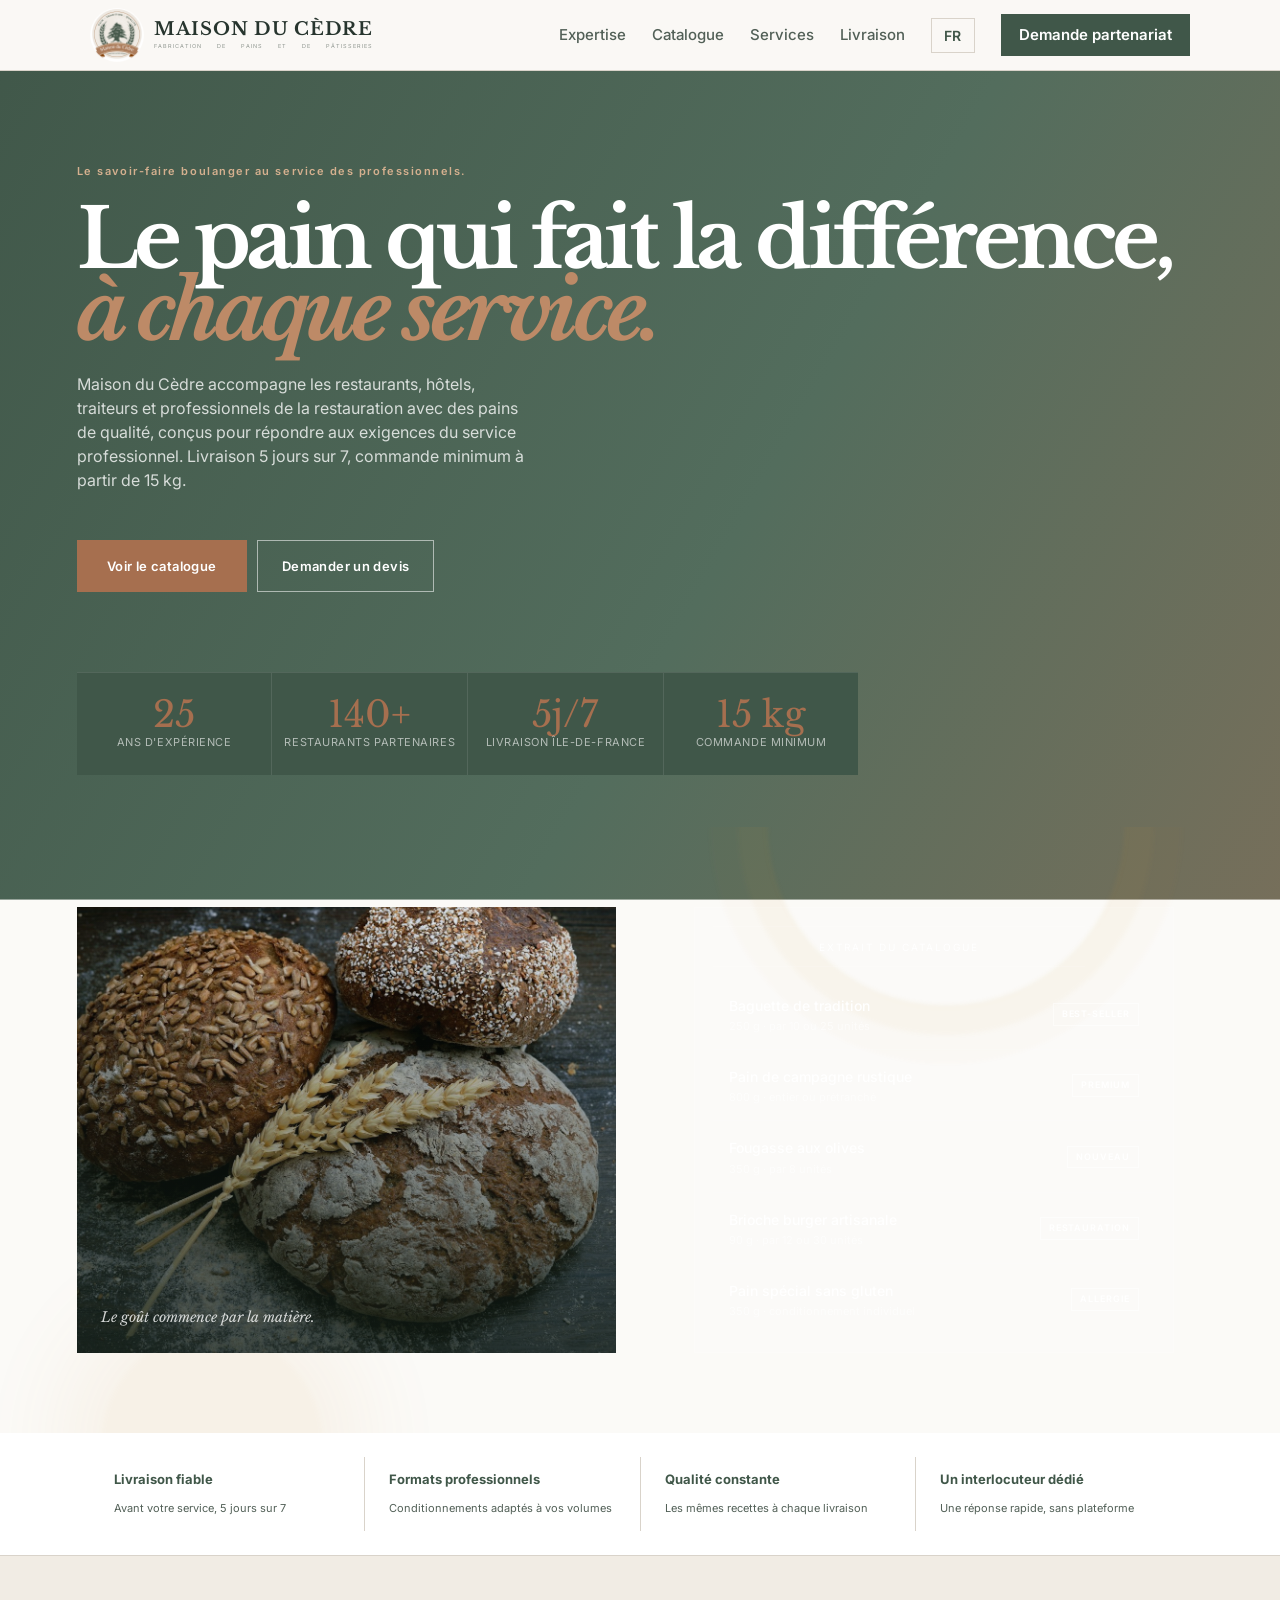
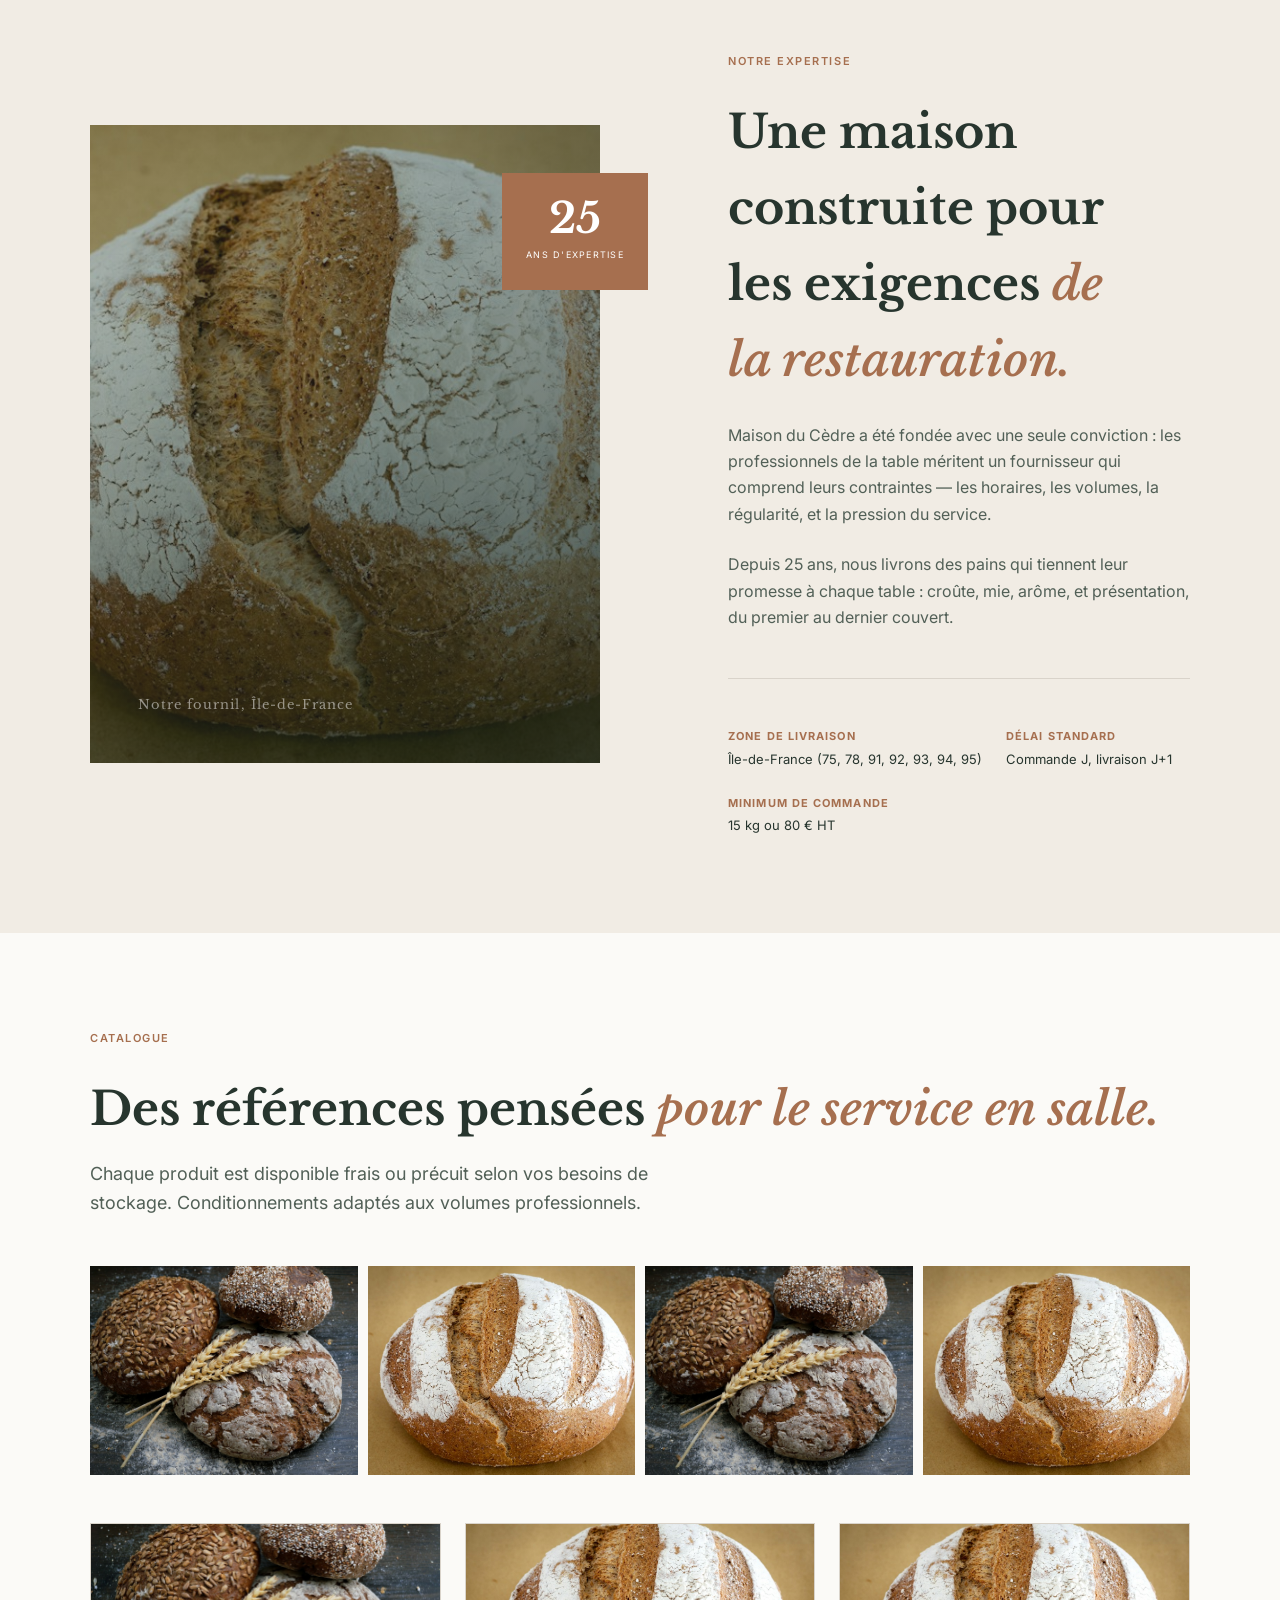
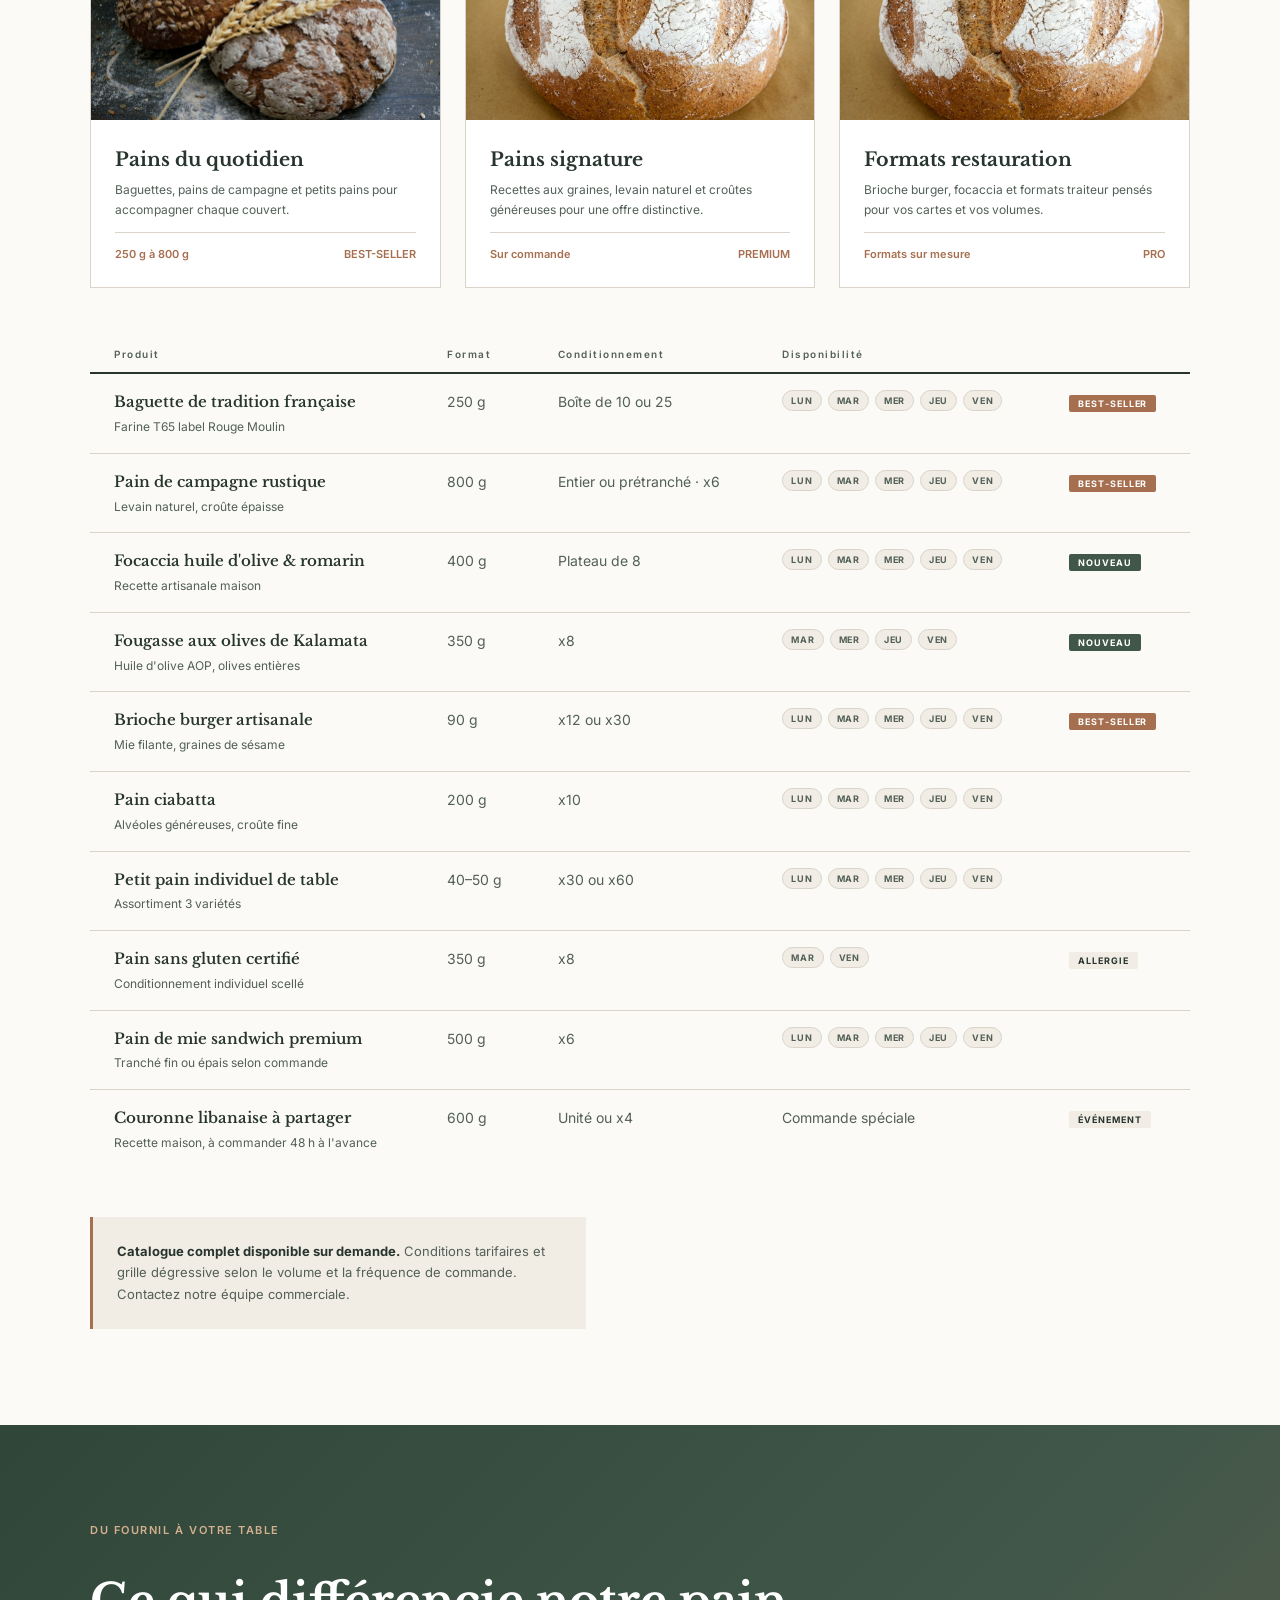
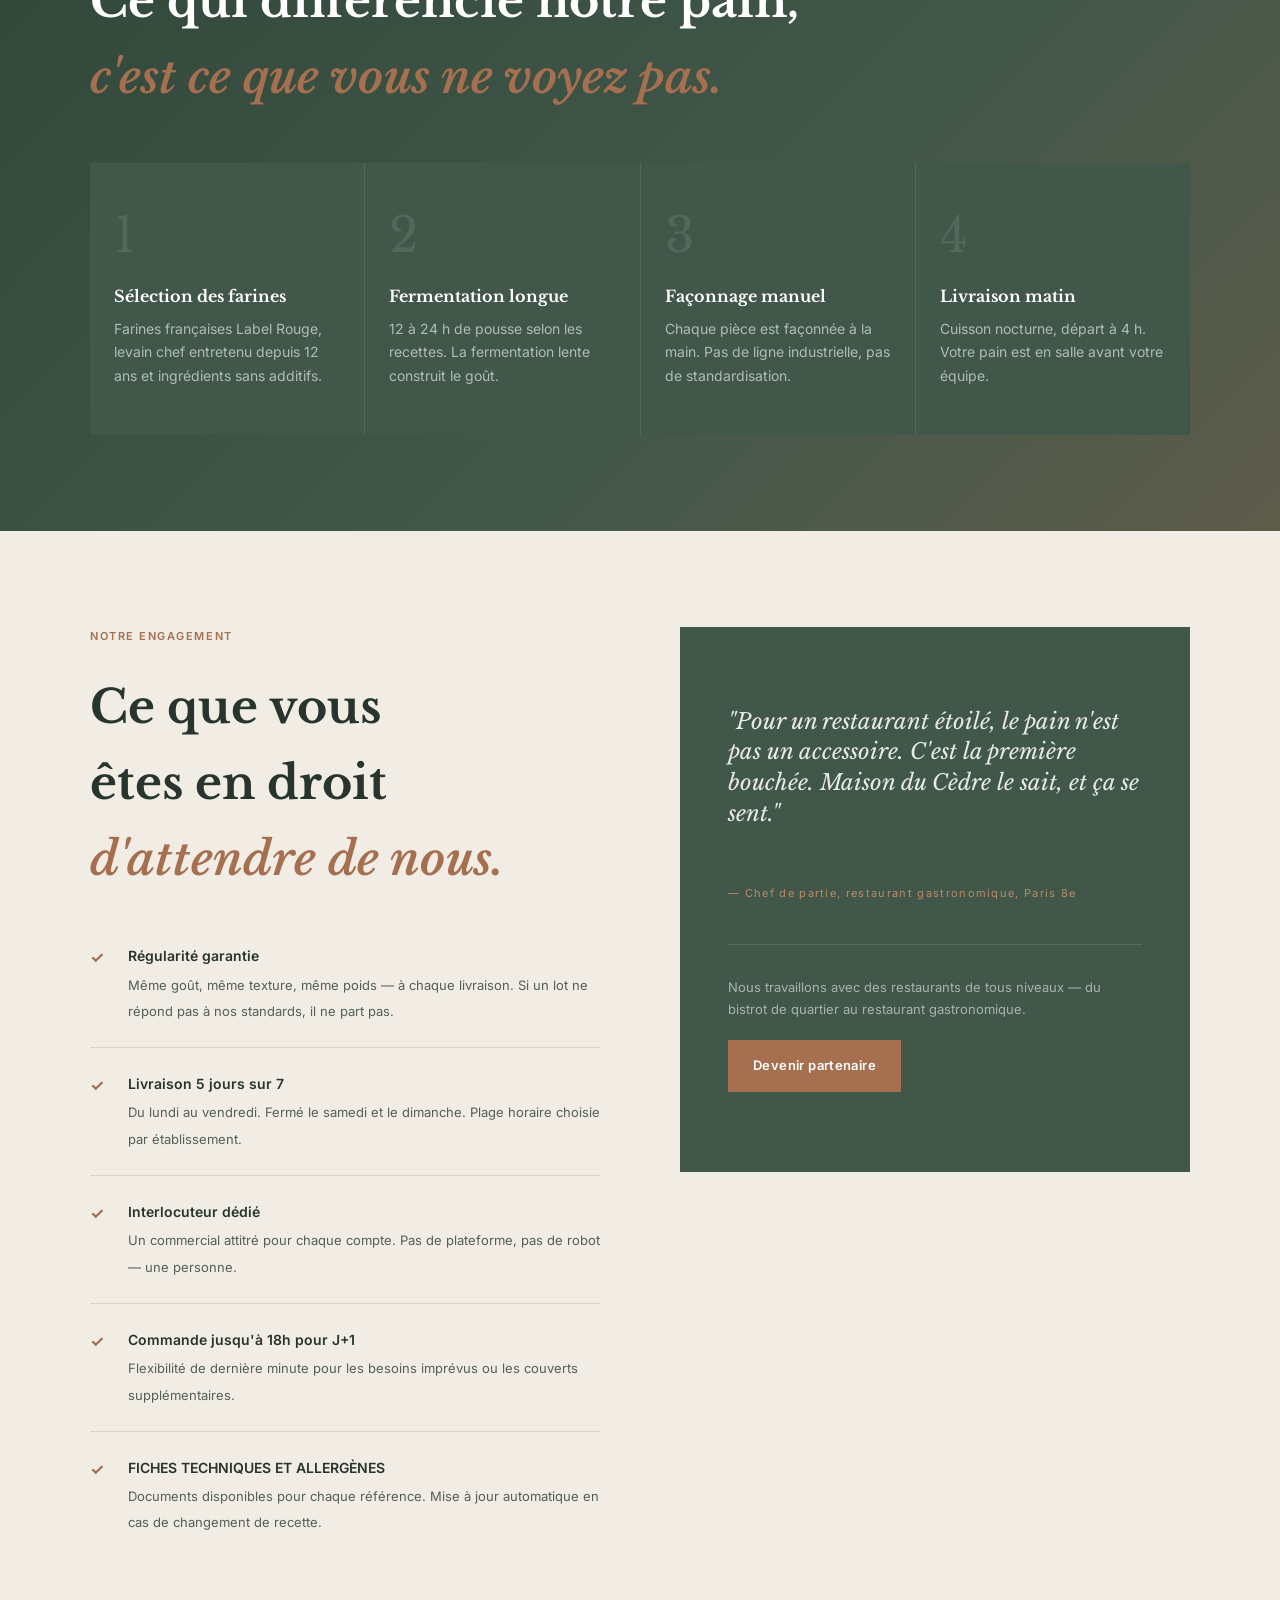
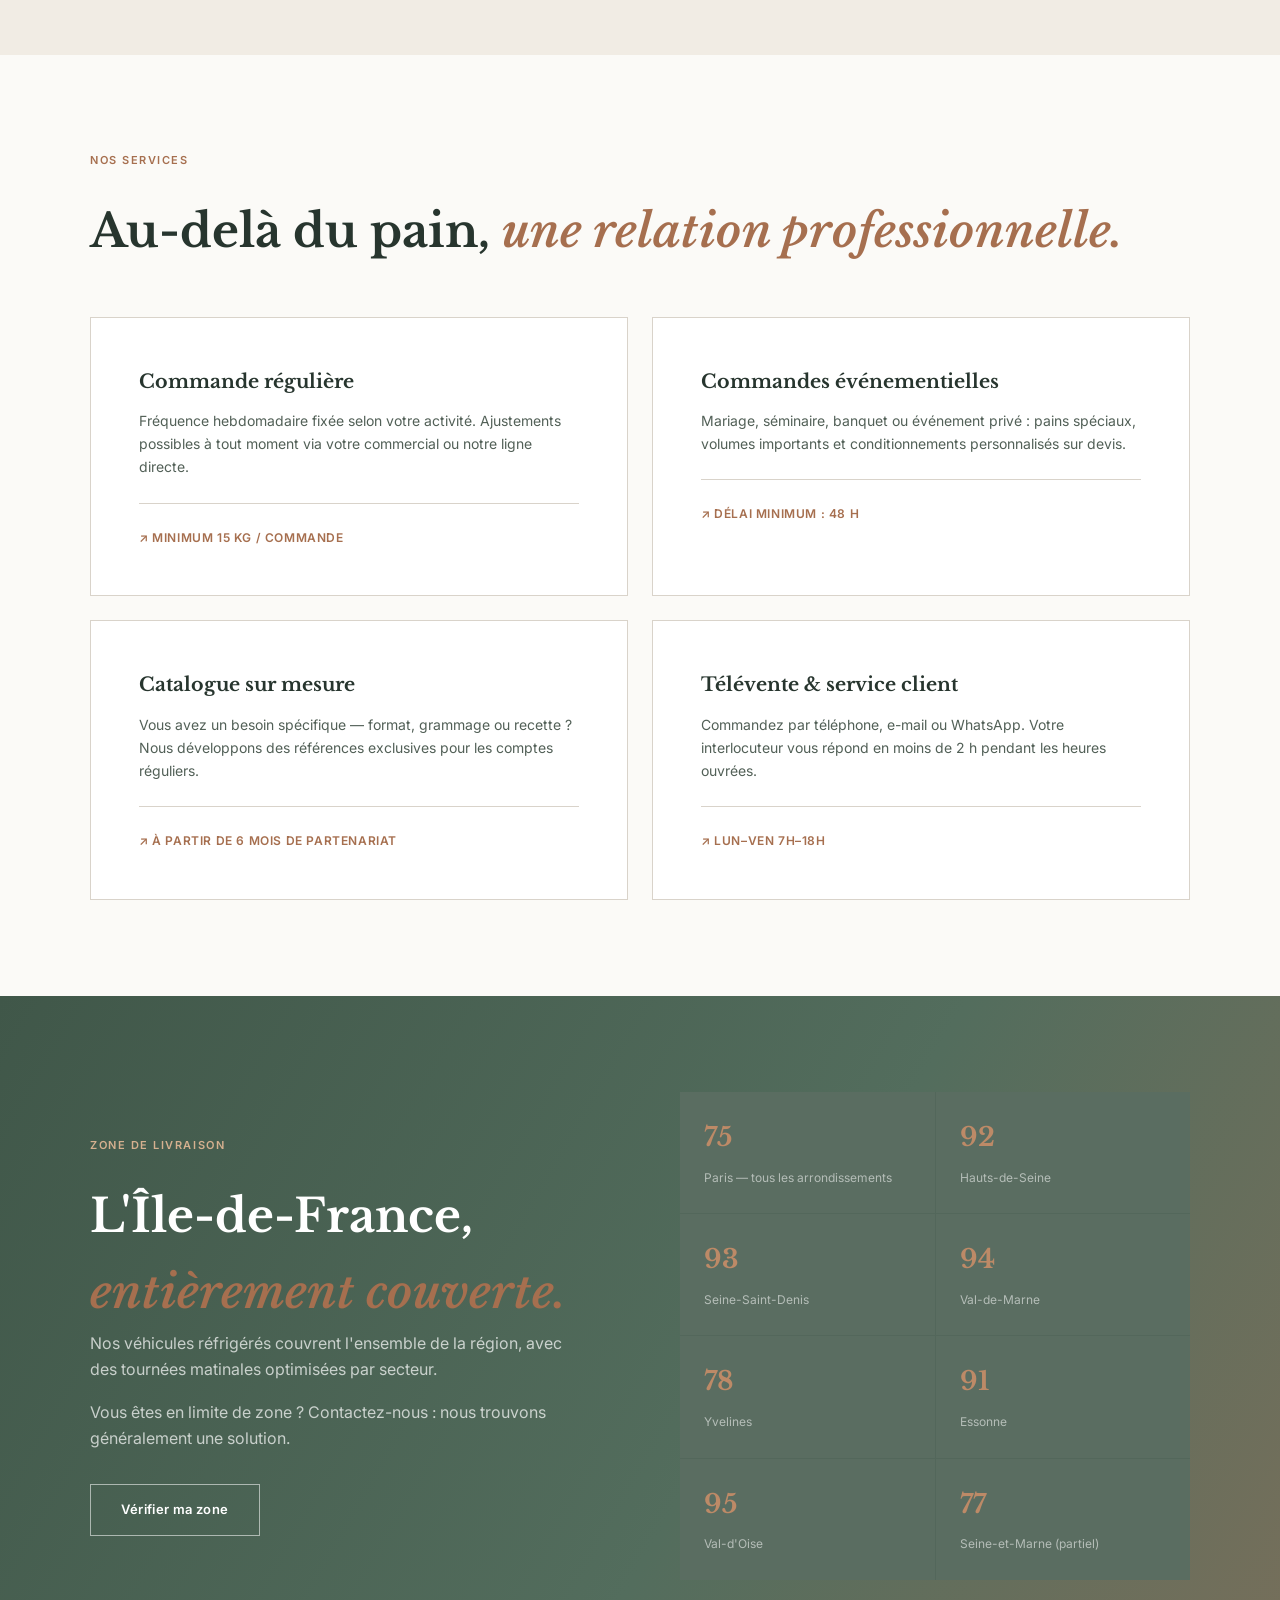
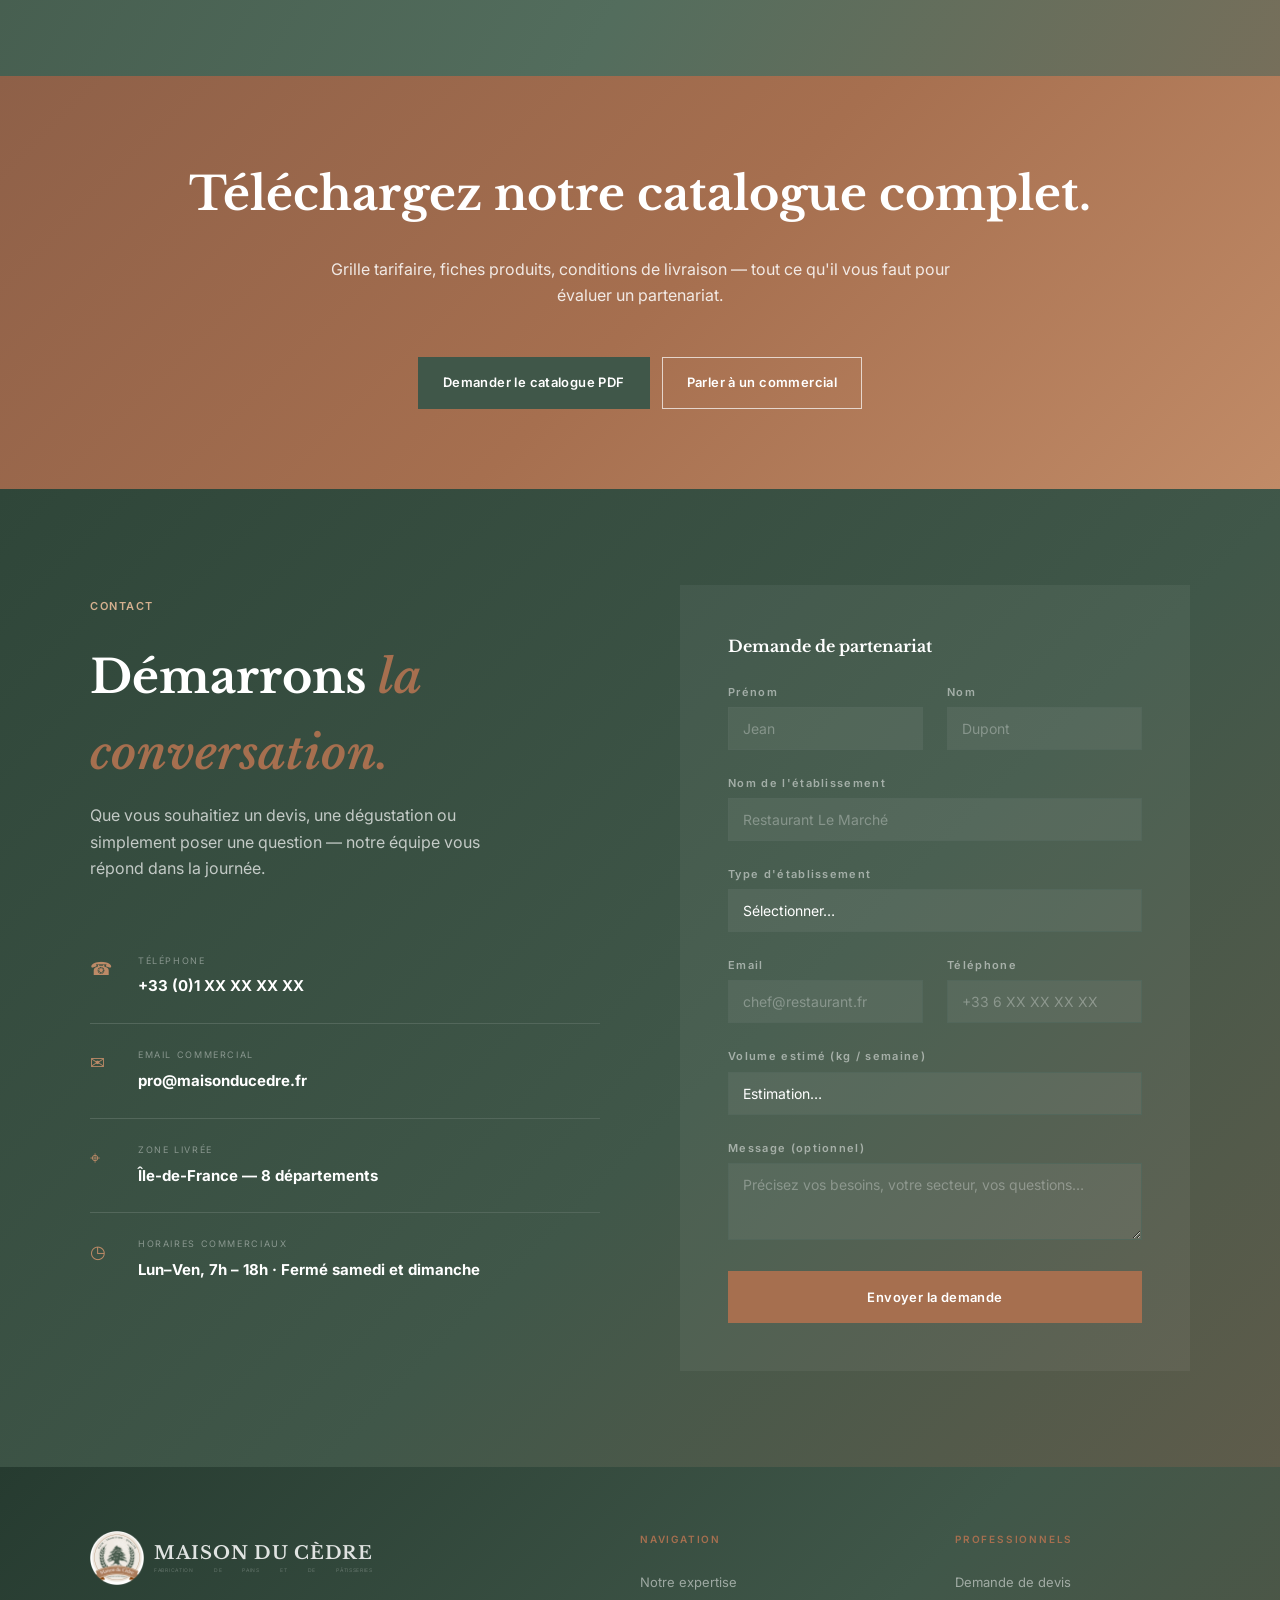
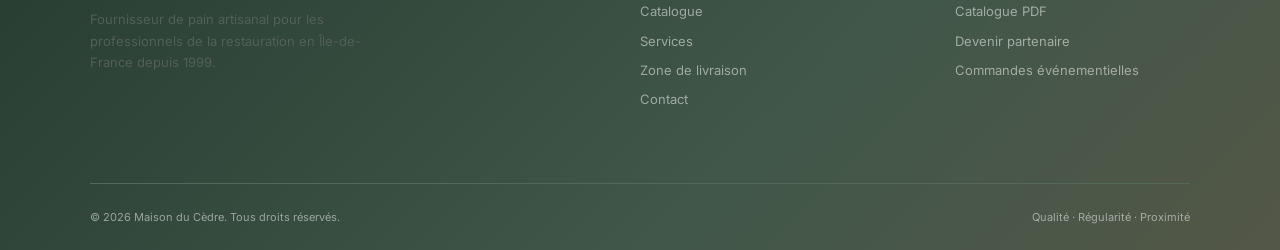
==== commit 81f77e49: "Update index.html" ====
--- a/index.html
+++ b/index.html
@@ -13,21 +13,21 @@
 <style>
 /* ─── Tokens ─── */
 :root {
-  --ink:       #1a1f1c;
-  --ink-soft:  #3d4740;
-  --field:     #f2ede6;
-  --paper:     #faf8f5;
+  --ink:       #27352e;
+  --ink-soft:  #526057;
+  --field:     #f1ece4;
+  --paper:     #fbfaf7;
   --white:     #ffffff;
-  --grove:     #1e3528;
-  --grove-mid: #2e4f3e;
-  --grove-lit: #3d6650;
-  --amber:     #b3813d;
-  --amber-lit: #c29552;
-  --rule:      #d5cfc6;
-  --rule-dark: #3a4f43;
-  --grove-gradient: linear-gradient(135deg, #10261b 0%, #1e3528 48%, #8a6428 155%);
-  --grove-gradient-soft: linear-gradient(120deg, #1e3528 0%, #2e4f3e 58%, #a0722a 145%);
-  --gold-gradient: linear-gradient(135deg, #8a6428 0%, #a0722a 48%, #c9923a 100%);
+  --grove:     #405749;
+  --grove-mid: #536d5d;
+  --grove-lit: #718474;
+  --amber:     #a66f4f;
+  --amber-lit: #bd8a67;
+  --rule:      #d9d3ca;
+  --rule-dark: #53675b;
+  --grove-gradient: linear-gradient(135deg, #2f4639 0%, #405749 58%, #86624d 155%);
+  --grove-gradient-soft: linear-gradient(120deg, #405749 0%, #536d5d 58%, #9c7158 145%);
+  --gold-gradient: linear-gradient(135deg, #8e6048 0%, #a66f4f 52%, #c18b67 100%);
 
   --f-serif: 'Libre Baskerville', Georgia, serif;
   --f-sans:  'Inter', system-ui, sans-serif;
@@ -155,14 +155,16 @@
   letter-spacing: .04em;
 }
 .brand-sub {
-  font-size: 6.5px;
-  letter-spacing: .25em;
-  line-height: 1.15;
-  color: var(--ink-soft);
-  margin-top: 2px;
+  font-size: 5.5px;
+  letter-spacing: .18em;
+  line-height: 1.2;
+  color: #7b847d;
+  margin-top: 3px;
   text-transform: uppercase;
   text-align: justify;
   text-align-last: justify;
+  font-weight: 400;
+  opacity: .82;
 }
 
 .nav-links { display: flex; align-items: center; gap: 26px; }
@@ -247,7 +249,7 @@
   margin-bottom: var(--sp-m);
   font-weight: 600;
 }
-.hero-left .section-label { color: #d2b17d; }
+.hero-left .section-label { color: #d5b08f; }
 .hero h1 {
   color: var(--white);
   margin-bottom: var(--sp-m);
@@ -260,7 +262,7 @@
   text-wrap: balance;
 }
 .hero h1 em {
-  color: #b3813d;
+  color: var(--amber-lit);
   font-style: italic;
   font-family: var(--f-serif);
   font-weight: 700;
@@ -395,7 +397,7 @@
   font-size: 11px;
   letter-spacing: .14em;
   font-weight: 600;
-  color: #c8a96d;
+  color: var(--amber);
   margin-bottom: var(--sp-m);
   text-transform: none;
 }
@@ -543,7 +545,7 @@
 /* ─── PROCESS ─── */
 .process { background: var(--grove-gradient); color: var(--white); }
 .process h2 { color: var(--white); }
-.process .section-label { color: #d2b17d; }
+.process .section-label { color: #d5b08f; }
 .process-grid {
   display: grid;
   grid-template-columns: repeat(4, 1fr);
@@ -634,7 +636,7 @@
 /* ─── TERRITORY ─── */
 .territory { background: var(--grove-gradient-soft); color: var(--white); }
 .territory h2 { color: var(--white); }
-.territory .section-label { color: #d2b17d; }
+.territory .section-label { color: #d5b08f; }
 .territory-inner {
   display: grid;
   grid-template-columns: 1fr 1fr;
@@ -674,7 +676,7 @@
 /* ─── CONTACT ─── */
 .contact { background: var(--grove-gradient); color: var(--white); }
 .contact h2 { color: var(--white); }
-.contact .section-label { color: #d2b17d; }
+.contact .section-label { color: #d5b08f; }
 .contact-grid {
   display: grid;
   grid-template-columns: 1fr 1fr;
@@ -731,7 +733,7 @@
 
 /* ─── FOOTER ─── */
 footer {
-  background: linear-gradient(135deg, #0b1b12 0%, #142c20 62%, #654a22 170%);
+  background: linear-gradient(135deg, #263b30 0%, #405749 62%, #765642 170%);
   color: rgba(255,255,255,.5);
   padding: 64px 0 var(--sp-m);
 }
@@ -744,7 +746,7 @@
 }
 .footer-brand .brand { margin-bottom: var(--sp-m); }
 .footer-brand .brand-name { color: rgba(255,255,255,.85); }
-.footer-brand .brand-sub  { color: rgba(255,255,255,.35); }
+.footer-brand .brand-sub  { color: rgba(255,255,255,.42); font-size: 5px; letter-spacing: .14em; opacity: .72; }
 .footer-brand p { font-size: 13px; max-width: 38ch; }
 .footer-col h4 {
   font-family: var(--f-sans);
@@ -1552,7 +1554,7 @@
   e.preventDefault();
   const msg = document.getElementById('formMsg');
   msg.style.display = 'block';
-  msg.style.color = '#c9923a';
+  msg.style.color = getComputedStyle(document.documentElement).getPropertyValue('--amber-lit').trim();
   msg.textContent = document.documentElement.lang === 'en'
     ? 'Your request has been sent. Our team will contact you today.'
     : 'Votre demande a été envoyée. Notre équipe vous contacte dans la journée.';
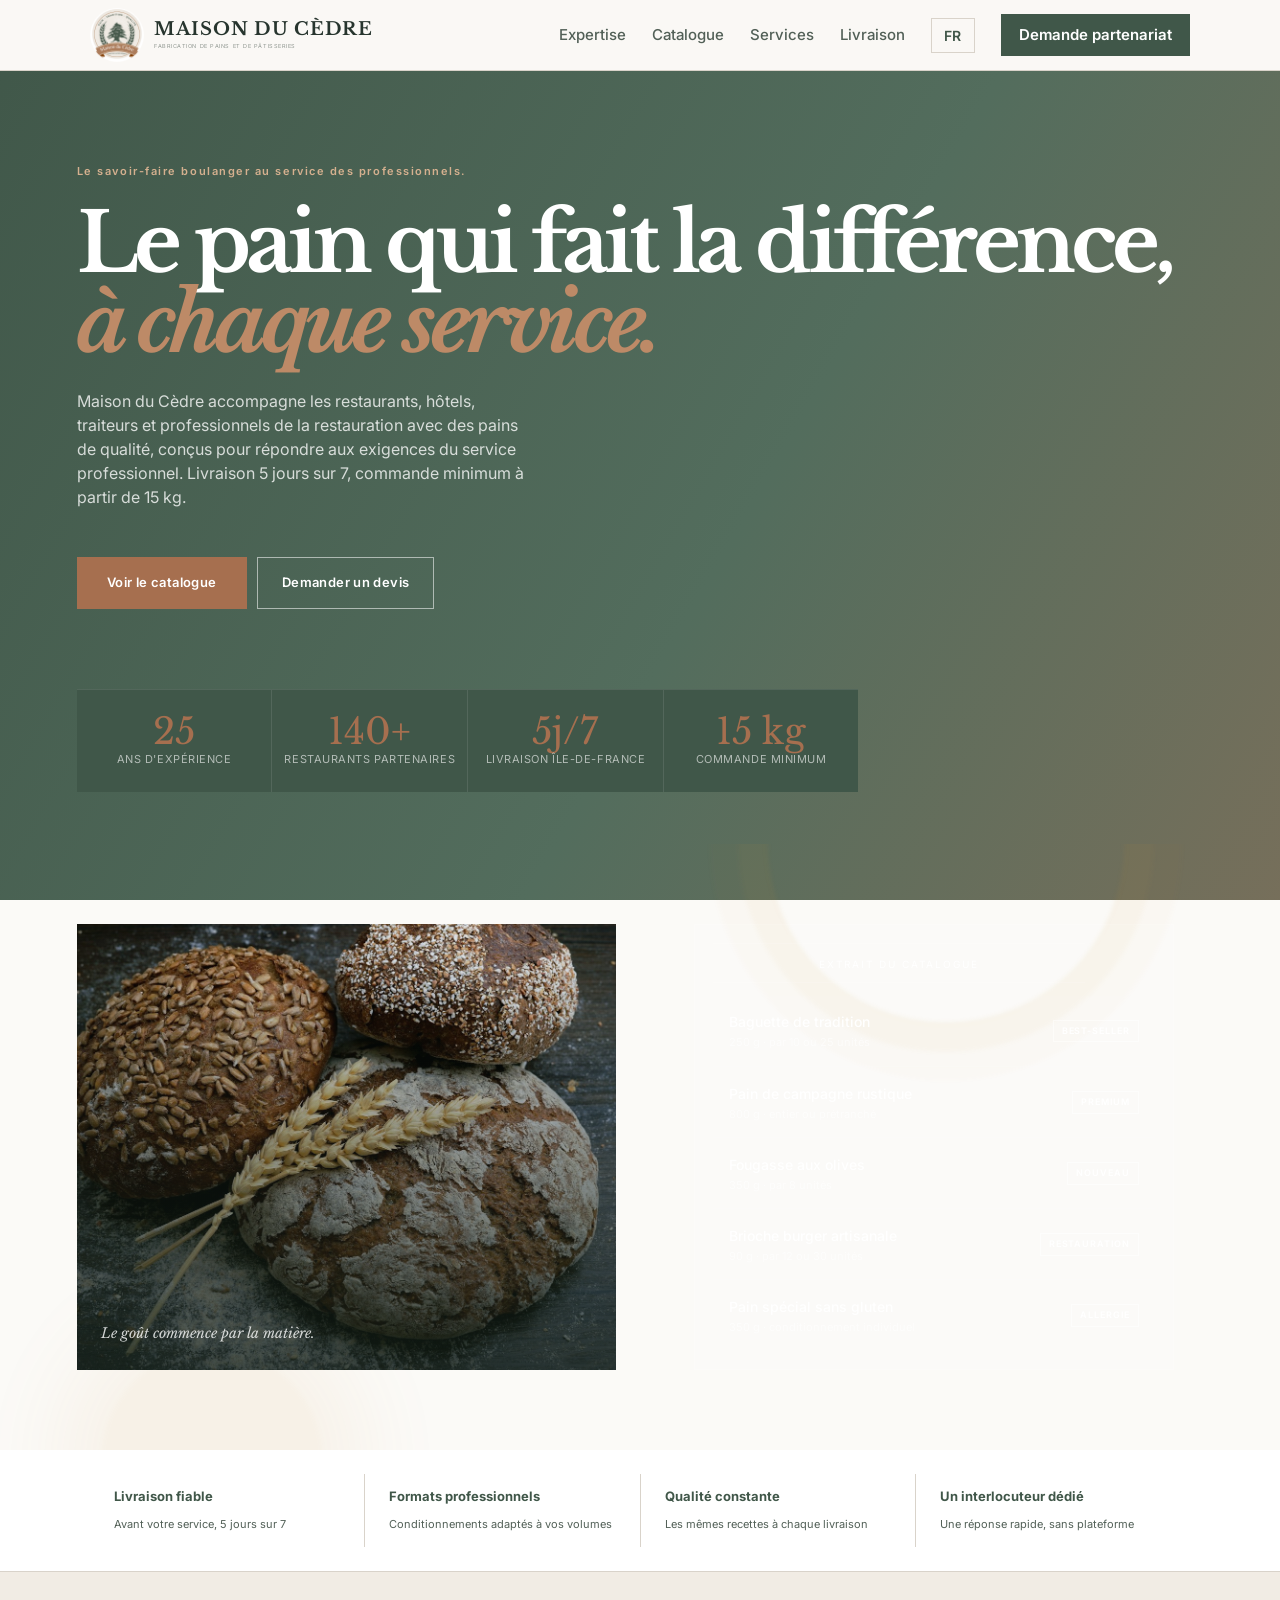
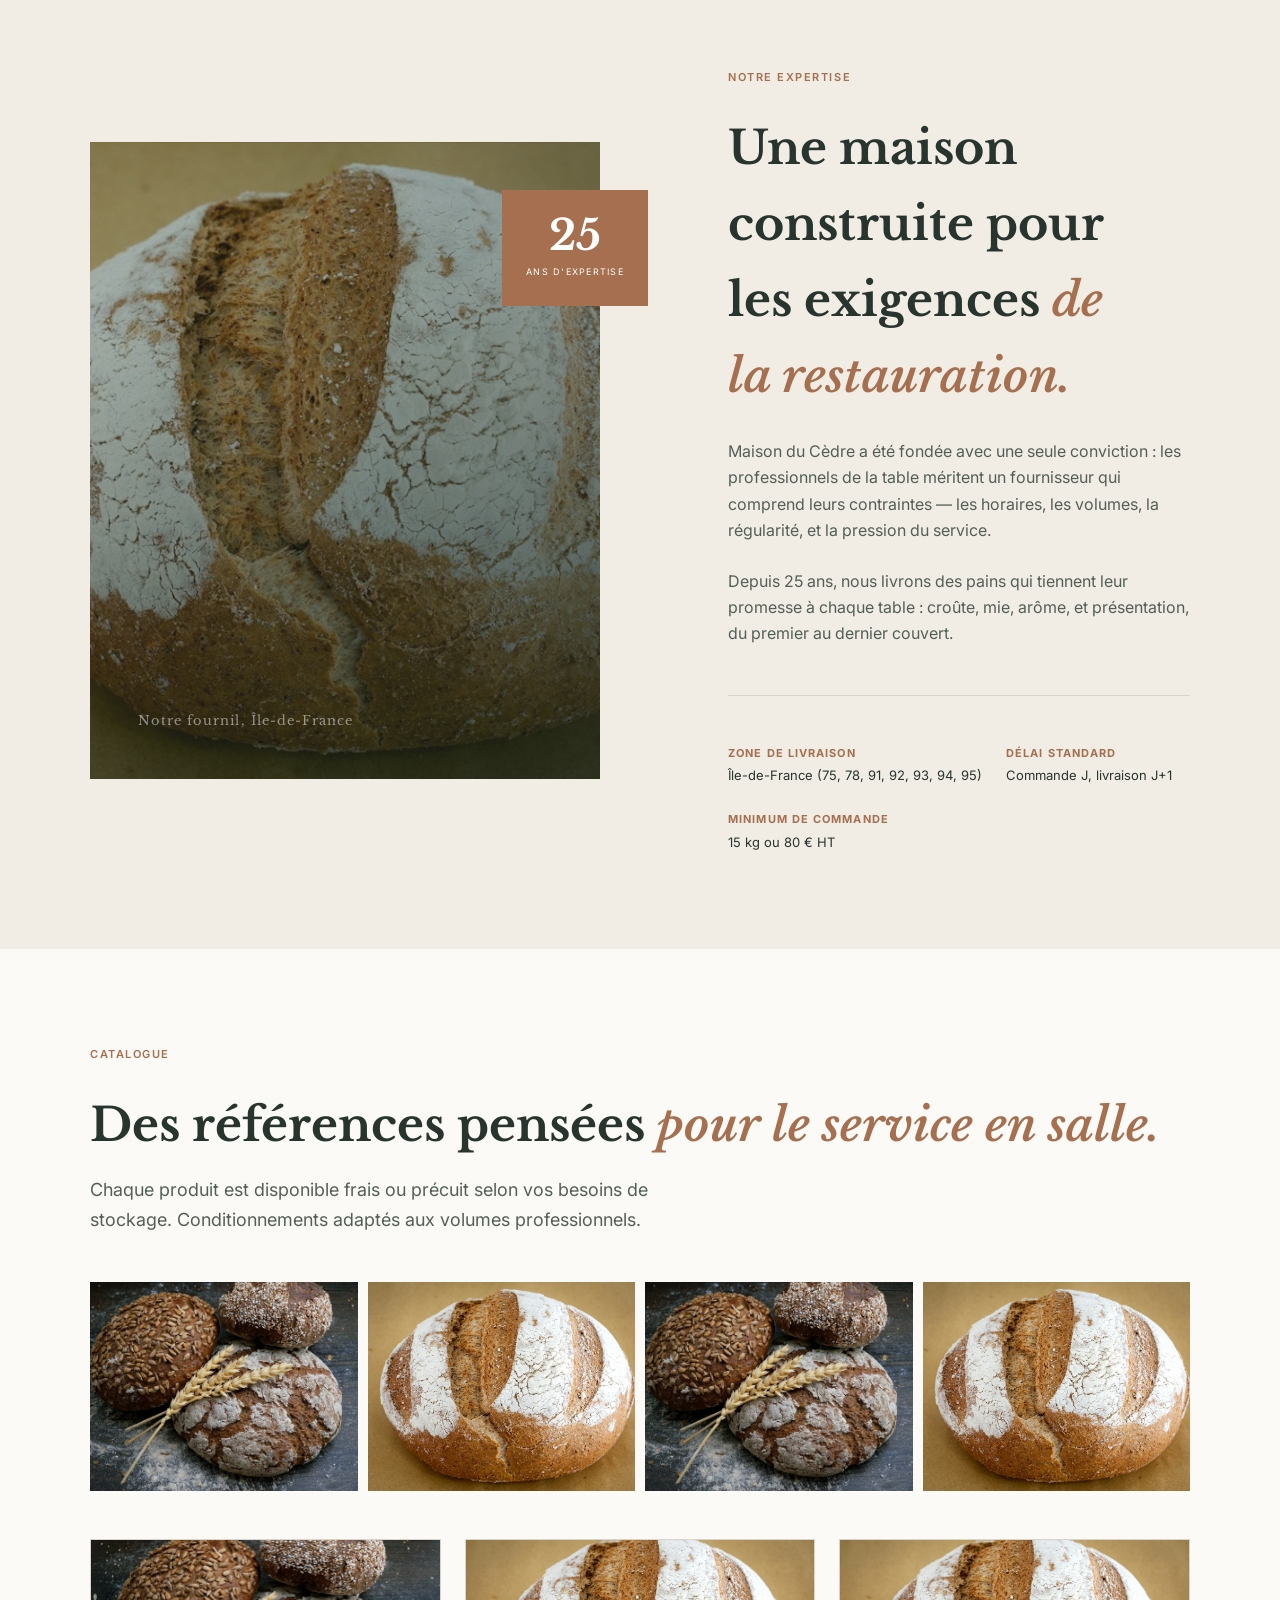
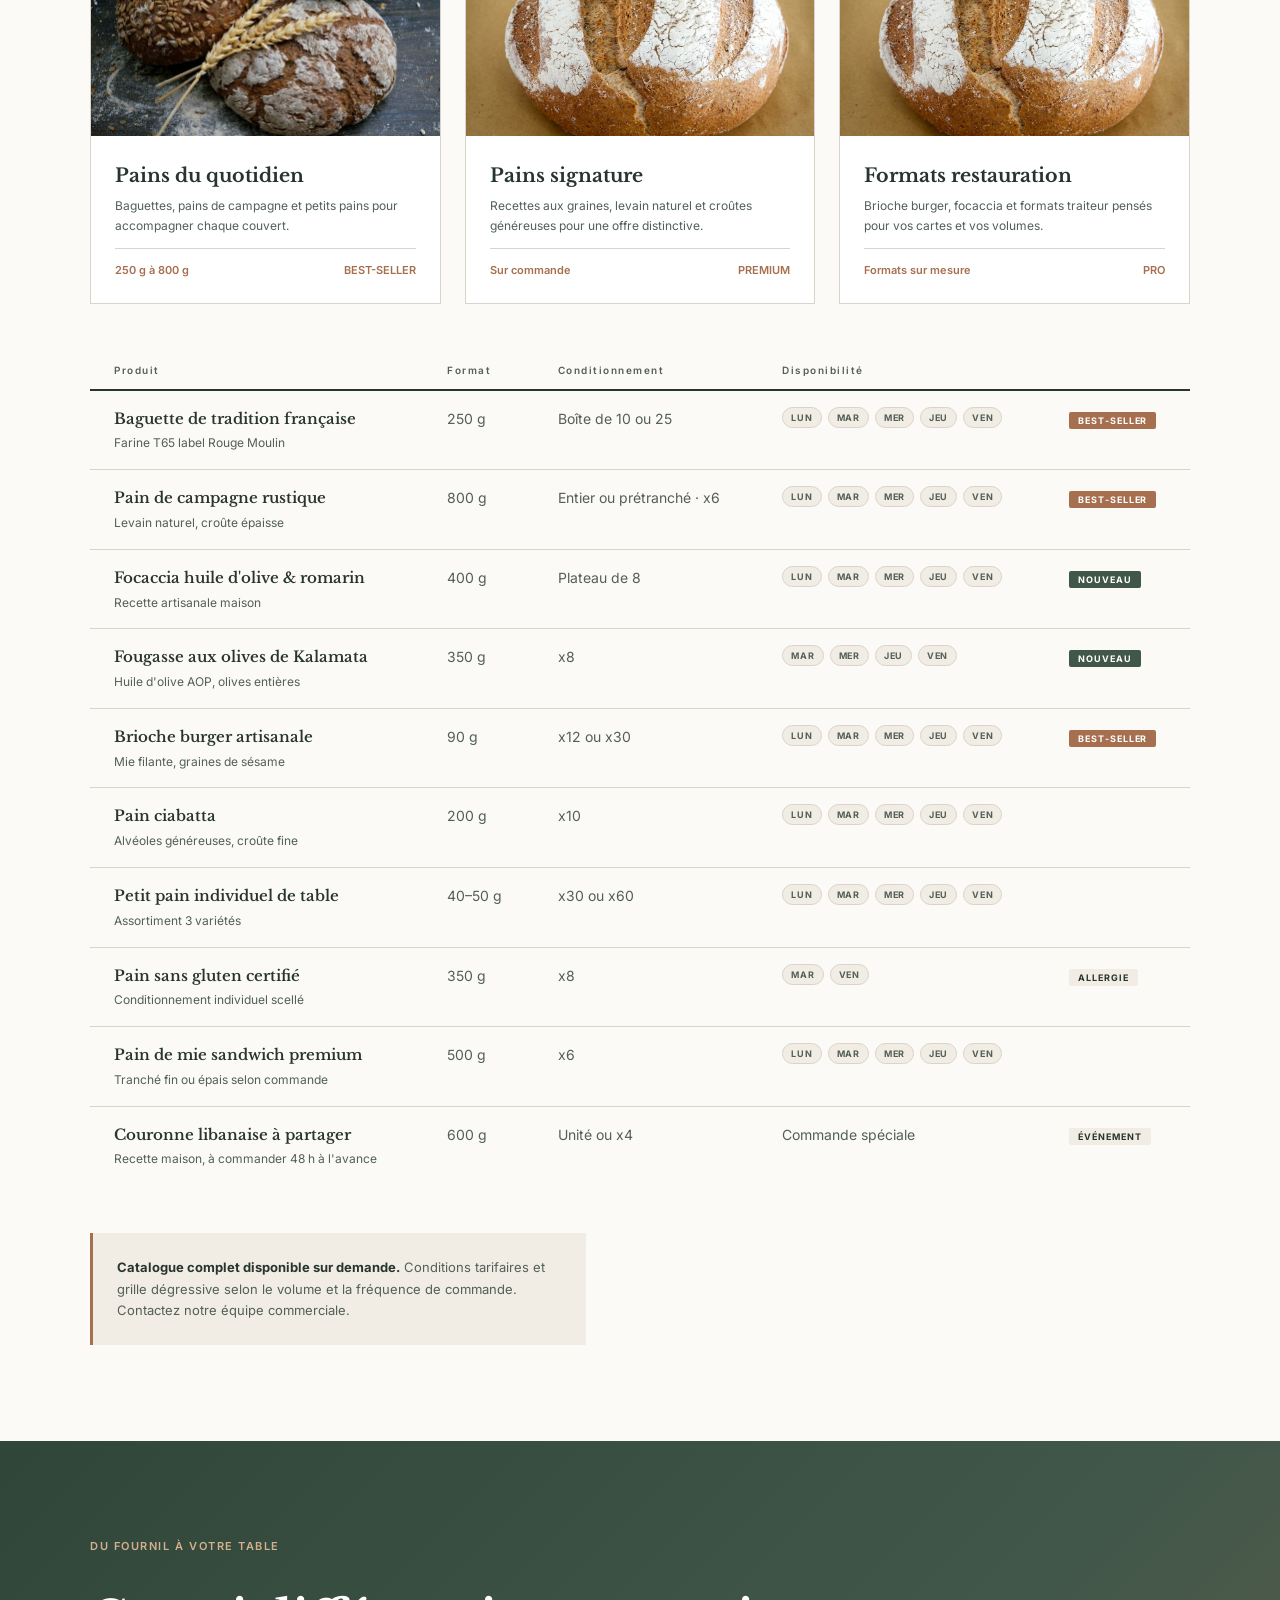
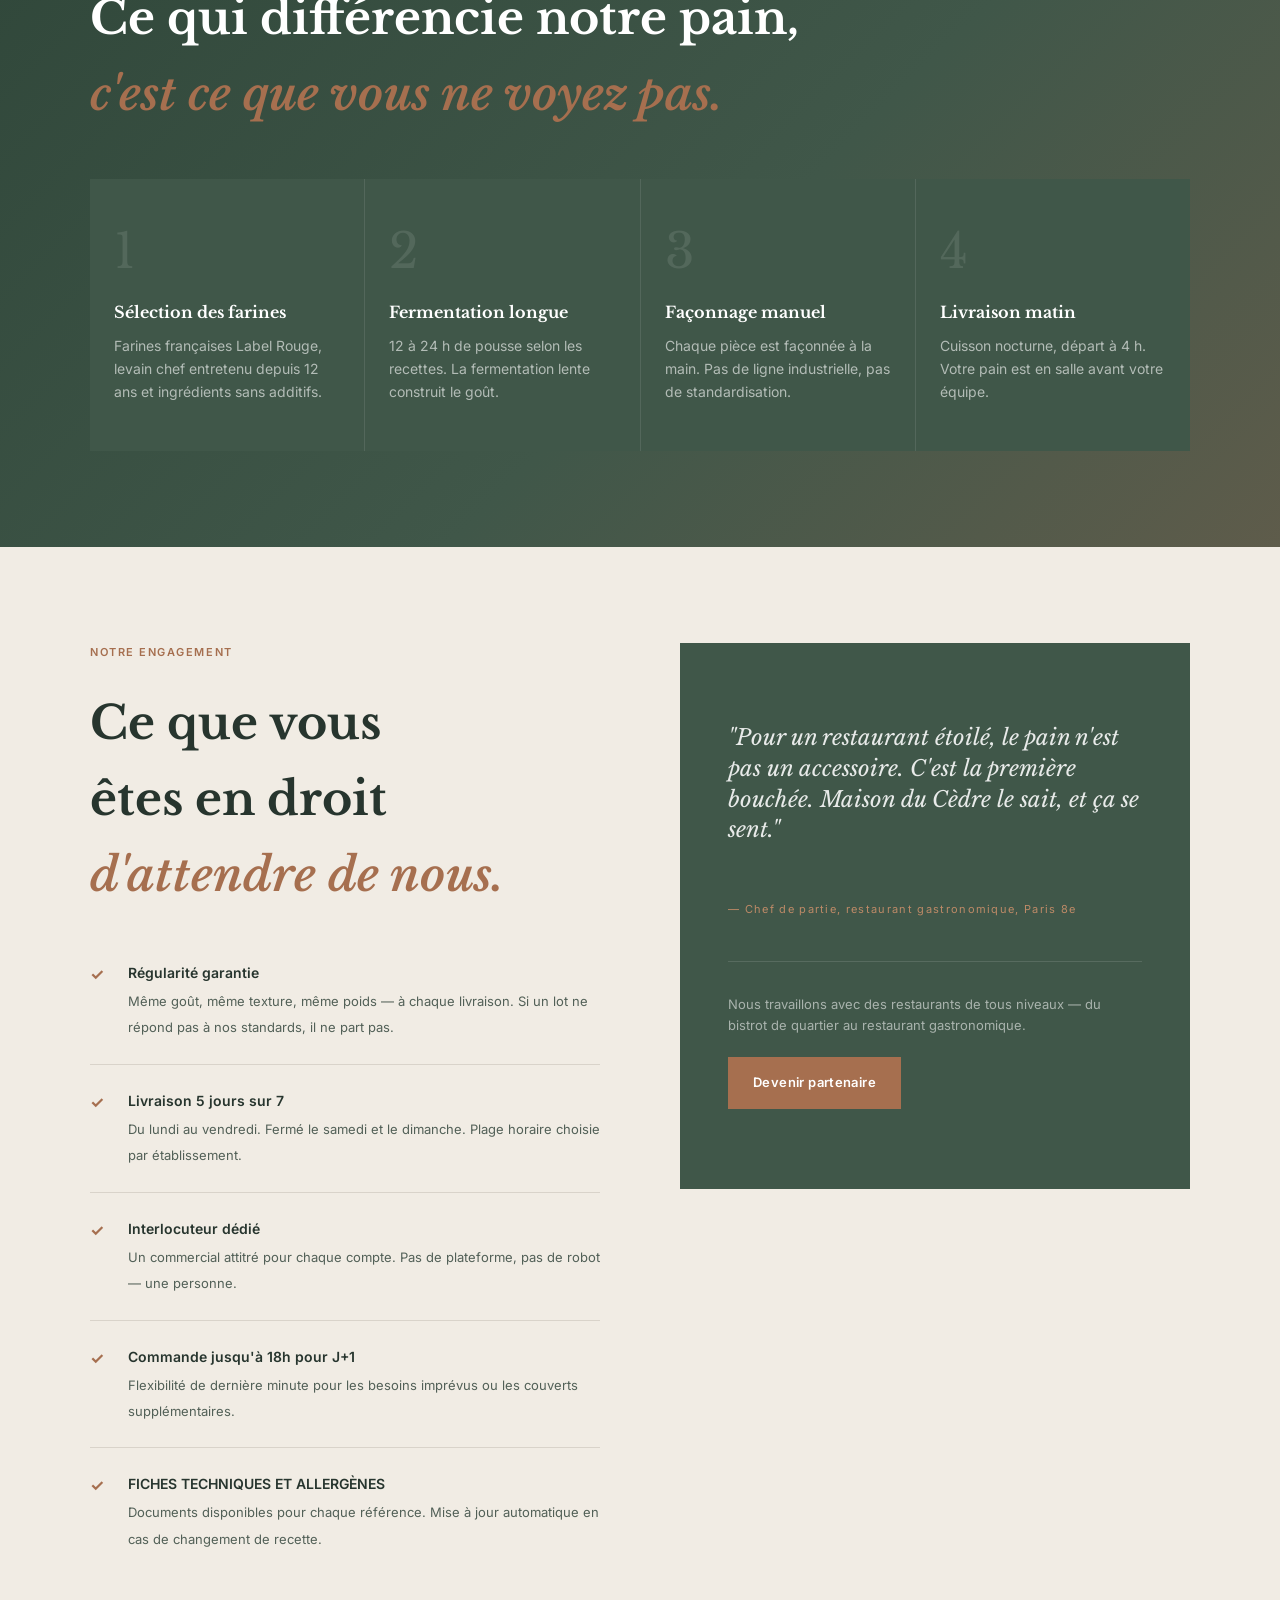
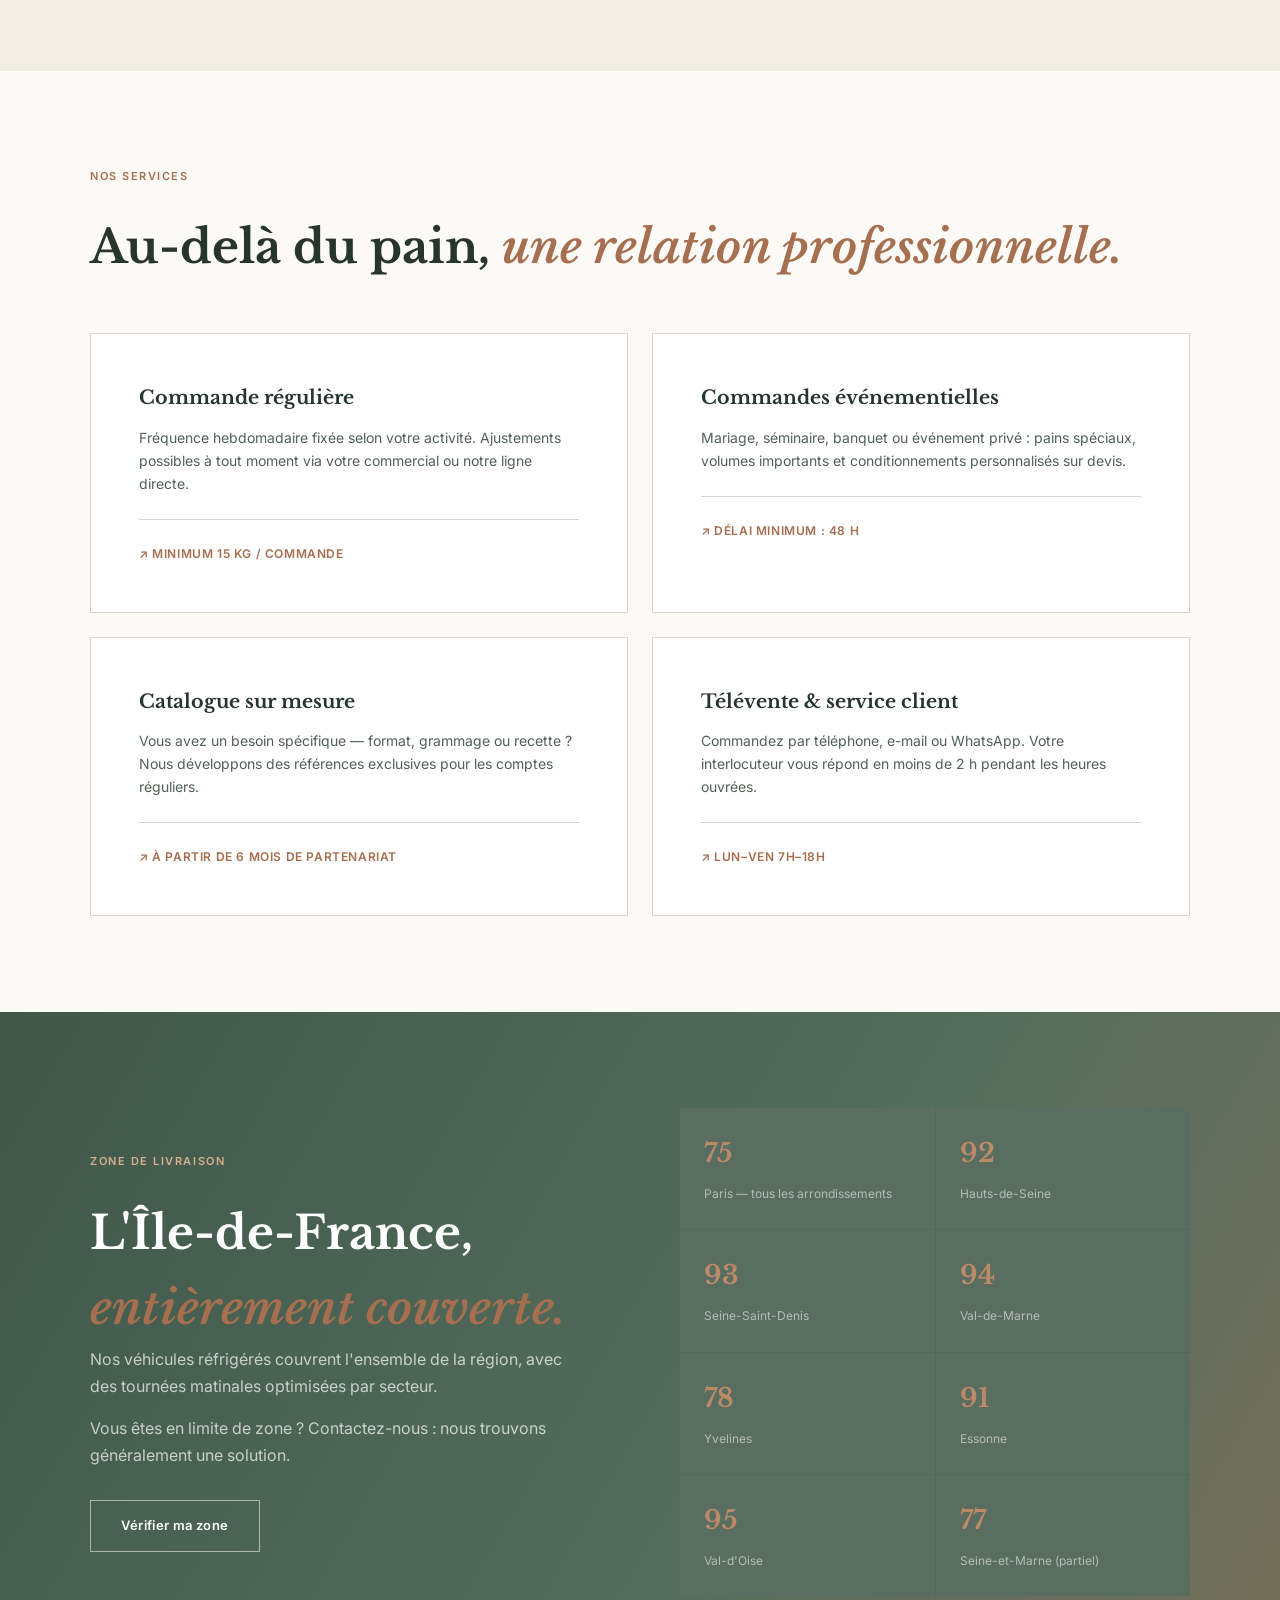
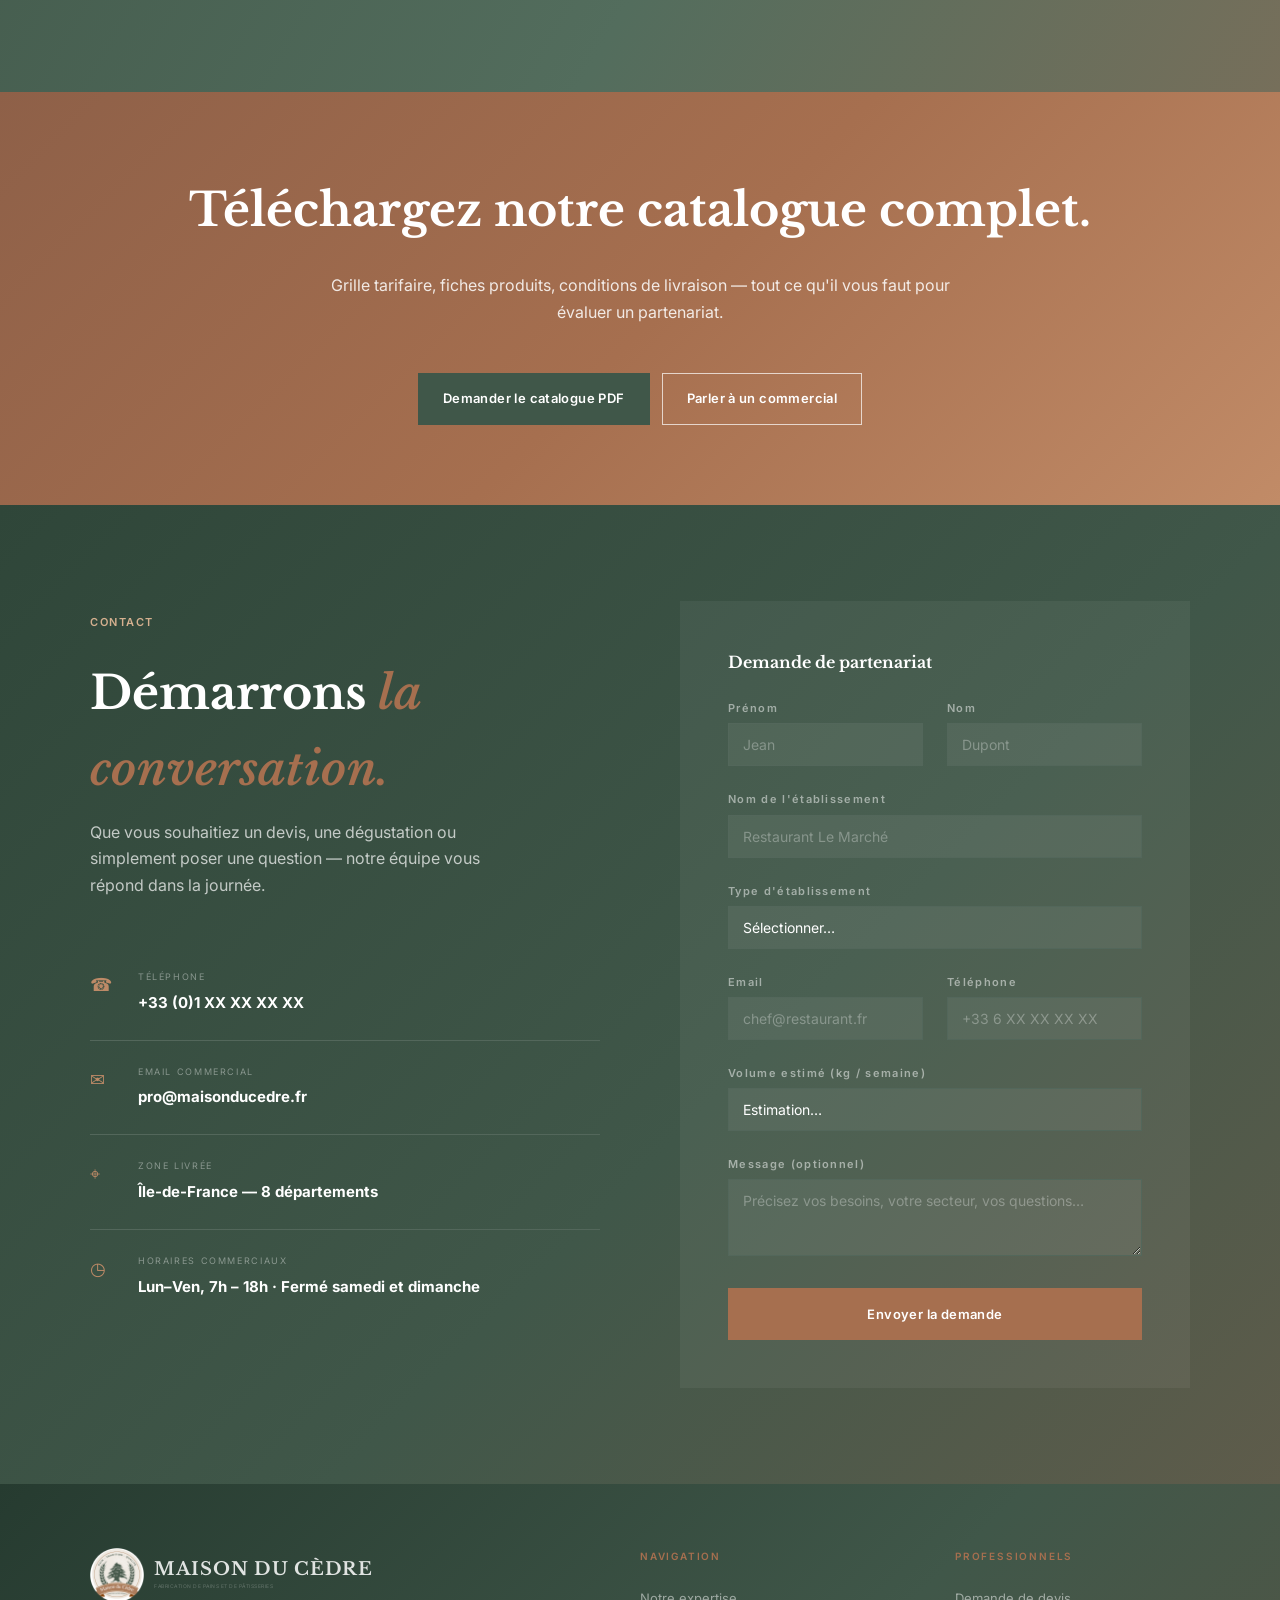
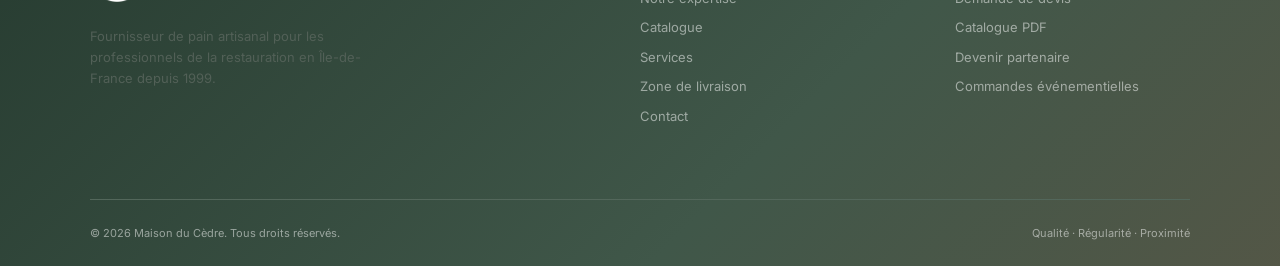
==== commit ad53c6cc: "Update index.html" ====
--- a/index.html
+++ b/index.html
@@ -156,13 +156,13 @@
 }
 .brand-sub {
   font-size: 5.5px;
-  letter-spacing: .18em;
+  letter-spacing: .1em;
   line-height: 1.2;
   color: #7b847d;
   margin-top: 3px;
   text-transform: uppercase;
-  text-align: justify;
-  text-align-last: justify;
+  text-align: left;
+  text-align-last: auto;
   font-weight: 400;
   opacity: .82;
 }
@@ -255,7 +255,7 @@
   margin-bottom: var(--sp-m);
   font-family: var(--f-serif);
   font-weight: 700;
-  line-height: 0.88;
+  line-height: 0.98;
   letter-spacing: -0.06em;
   font-size: clamp(72px, 6.4vw, 146px);
   max-width: 1240px;
@@ -746,7 +746,7 @@
 }
 .footer-brand .brand { margin-bottom: var(--sp-m); }
 .footer-brand .brand-name { color: rgba(255,255,255,.85); }
-.footer-brand .brand-sub  { color: rgba(255,255,255,.42); font-size: 5px; letter-spacing: .14em; opacity: .72; }
+.footer-brand .brand-sub  { color: rgba(255,255,255,.42); font-size: 5px; letter-spacing: .1em; opacity: .72; }
 .footer-brand p { font-size: 13px; max-width: 38ch; }
 .footer-col h4 {
   font-family: var(--f-sans);
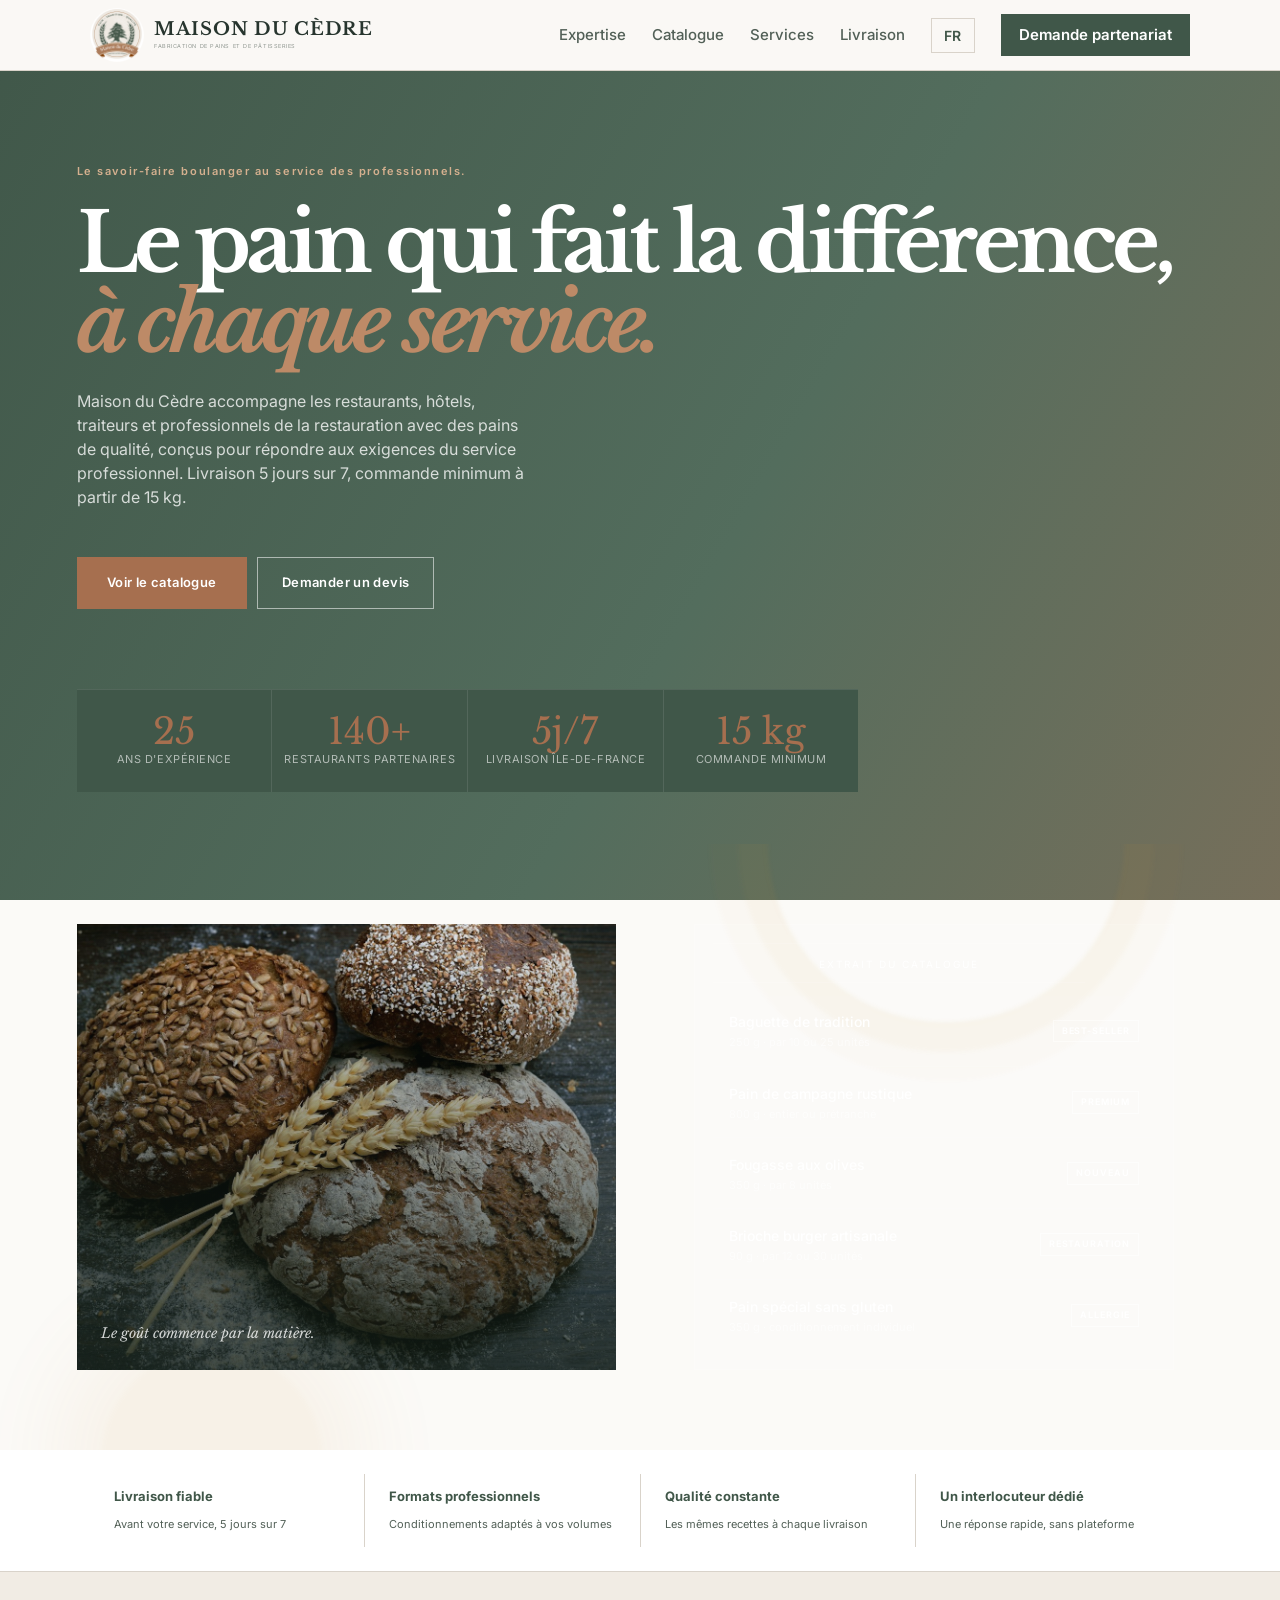
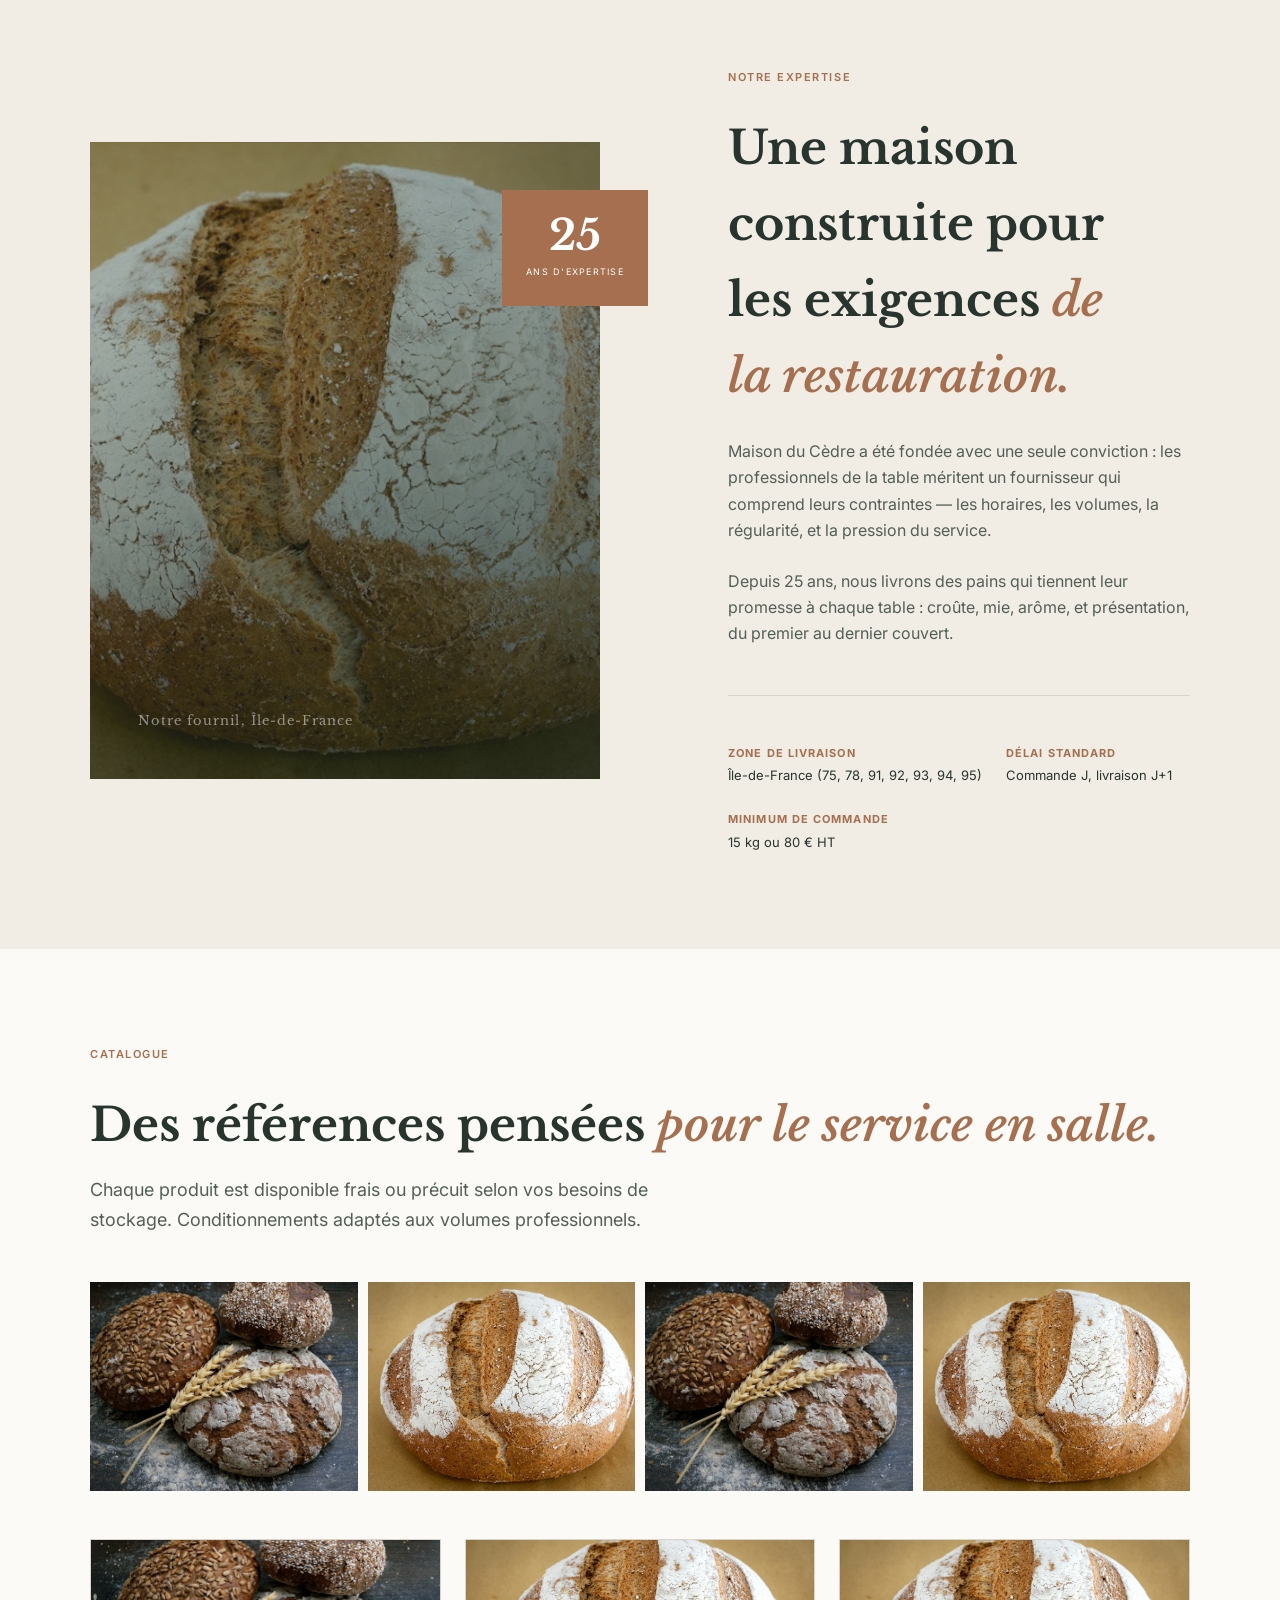
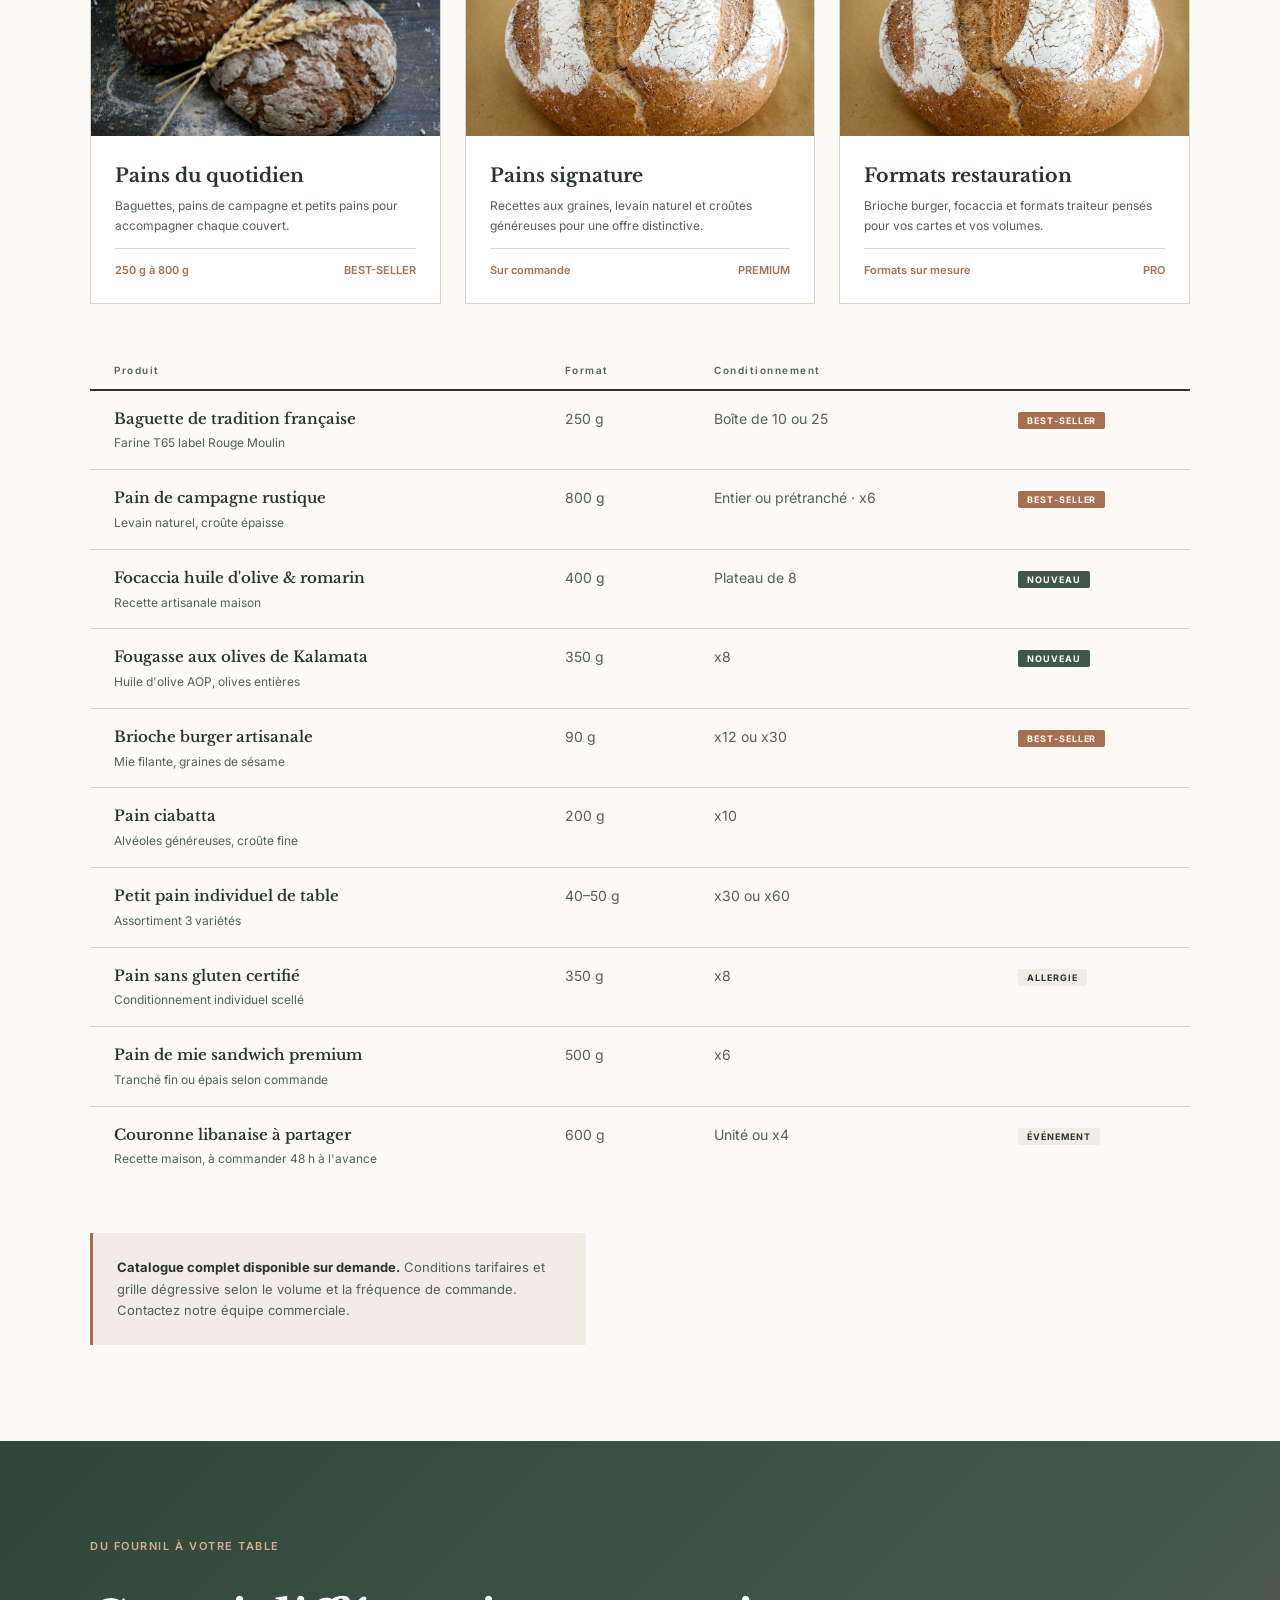
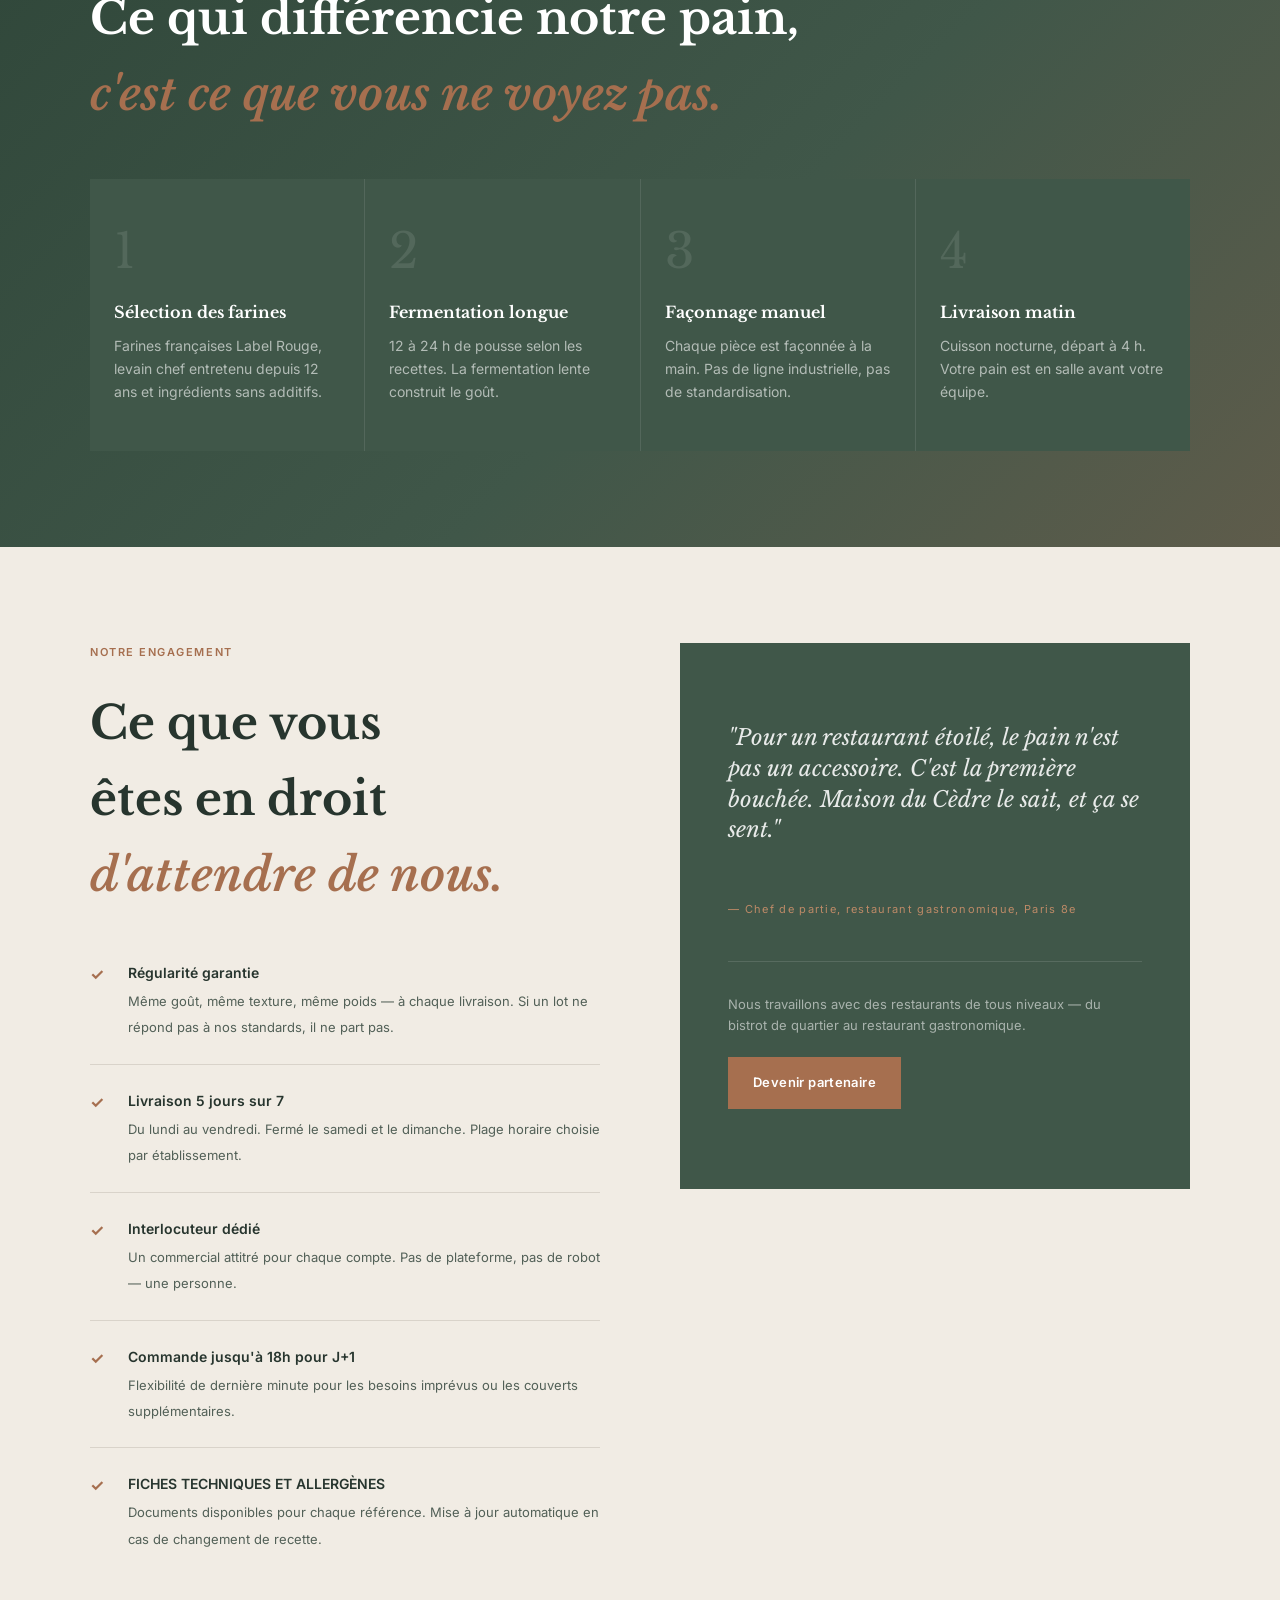
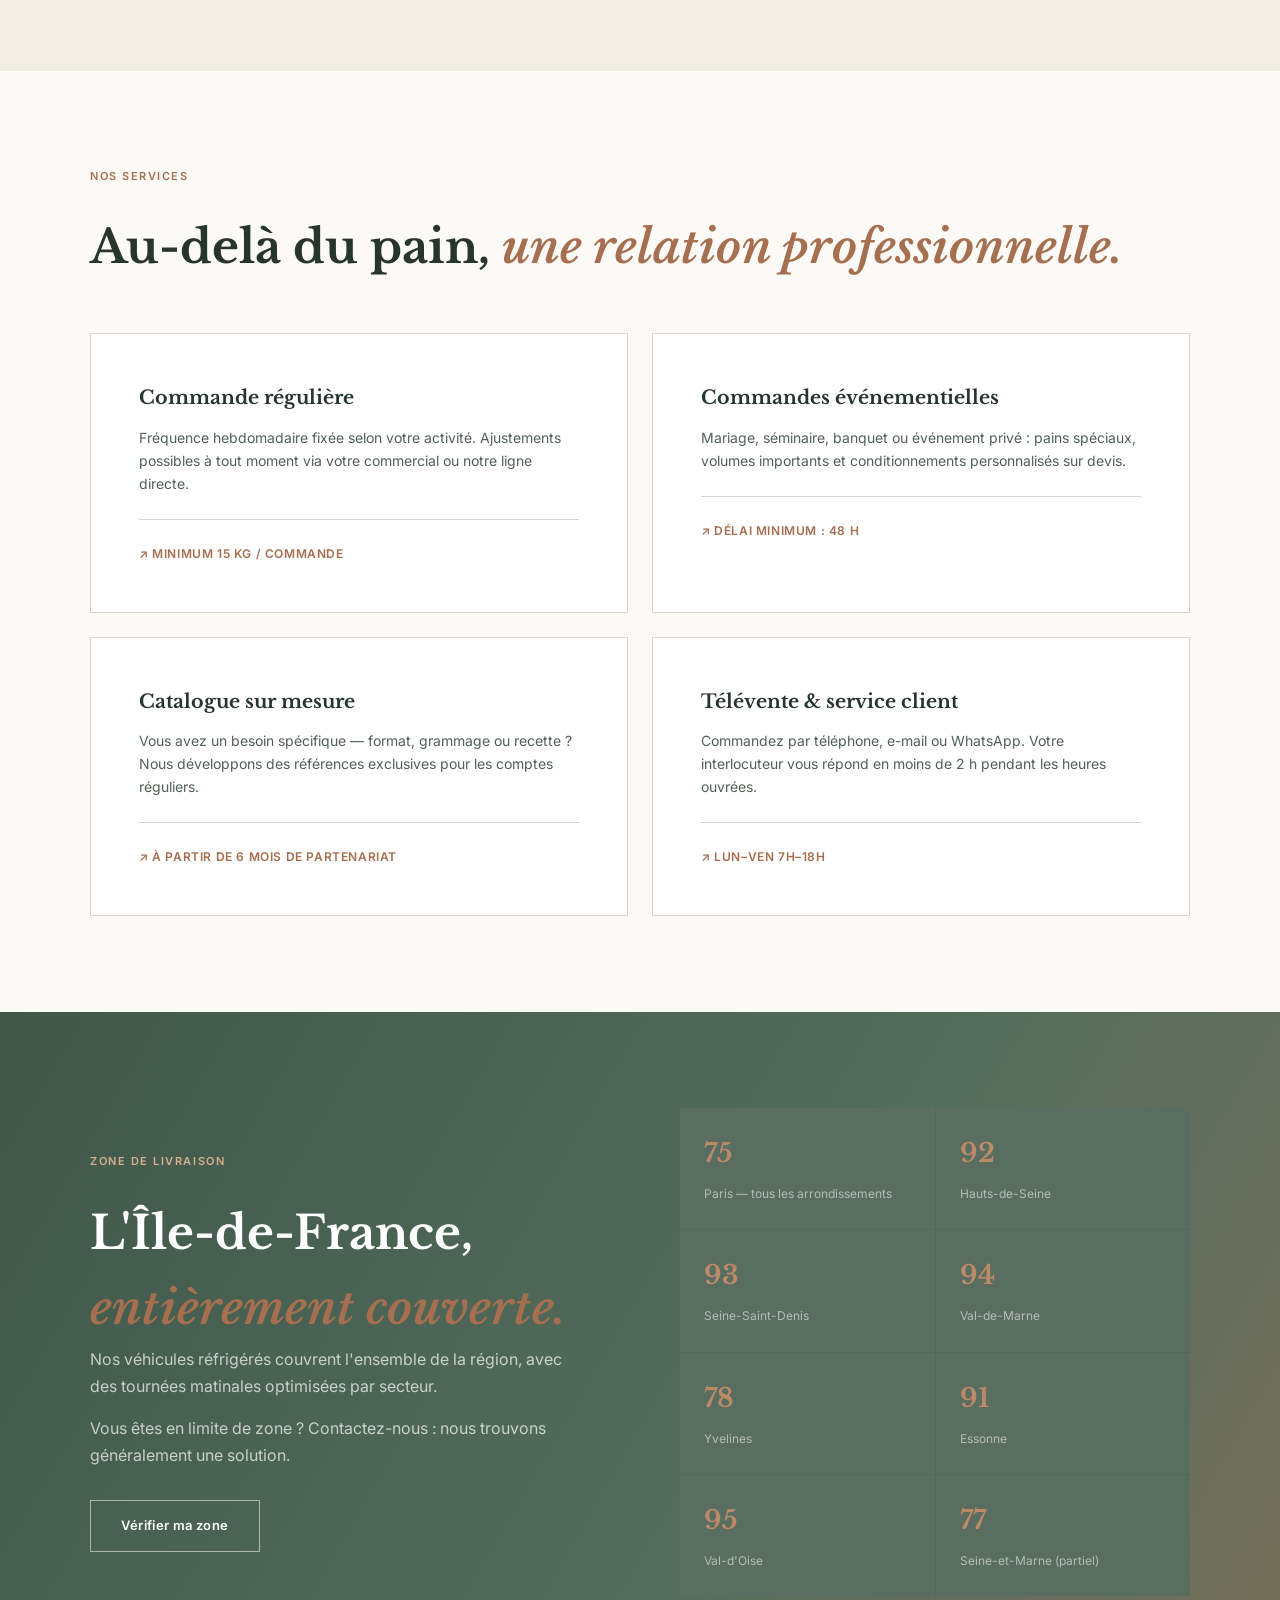
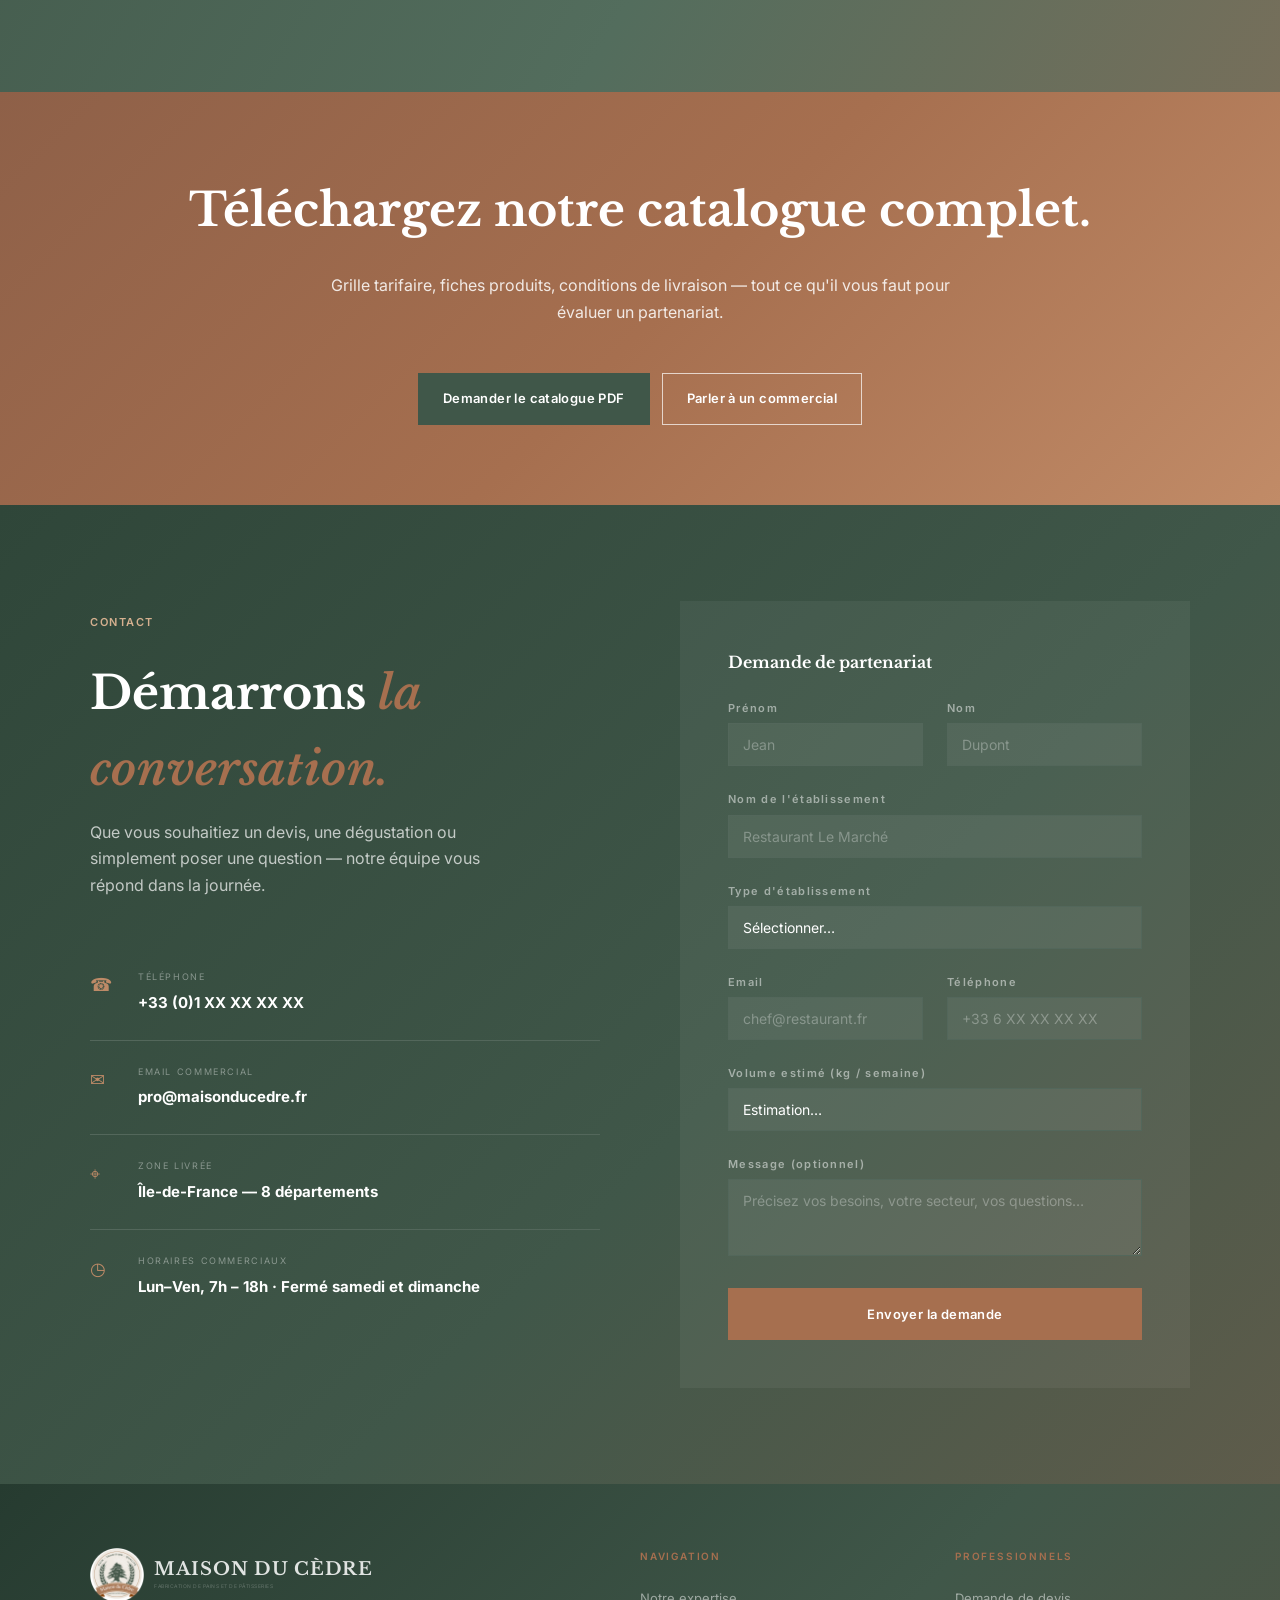
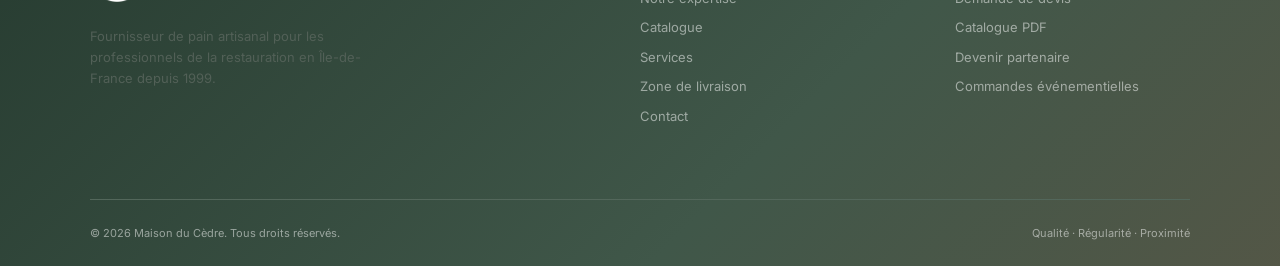
==== commit a6880621: "d" ====
--- a/index.html
+++ b/index.html
@@ -501,27 +501,6 @@
 .product-card-meta { display: flex; justify-content: space-between; gap: 10px; margin-top: var(--sp-s); padding-top: var(--sp-s); border-top: 1px solid var(--rule); color: var(--amber); font-size: 11px; font-weight: 600; }
 .product-table .prod-name { font-weight: 600; color: var(--ink); font-family: var(--f-serif); font-size: 15px; }
 .product-table .prod-format { font-size: 12px; color: var(--ink-soft); margin-top: 2px; }
-.availability-days {
-  display: flex;
-  flex-wrap: wrap;
-  gap: 6px;
-}
-.availability-day {
-  display: inline-flex;
-  align-items: center;
-  justify-content: center;
-  min-width: 34px;
-  padding: 5px 8px;
-  border-radius: 999px;
-  border: 1px solid var(--rule);
-  background: var(--field);
-  color: var(--ink-soft);
-  font-size: 9px;
-  font-weight: 700;
-  letter-spacing: .08em;
-  text-transform: uppercase;
-  line-height: 1;
-}
 .prod-tag {
   font-size: 9px;
   letter-spacing: .1em;
@@ -1022,7 +1001,6 @@
             <th>Produit</th>
             <th>Format</th>
             <th>Conditionnement</th>
-            <th>Disponibilité</th>
             <th></th>
           </tr>
         </thead>
@@ -1034,15 +1012,6 @@
             </td>
             <td>250 g</td>
             <td>Boîte de 10 ou 25</td>
-            <td>
-              <div class="availability-days">
-                <span class="availability-day">Lun</span>
-                <span class="availability-day">Mar</span>
-                <span class="availability-day">Mer</span>
-                <span class="availability-day">Jeu</span>
-                <span class="availability-day">Ven</span>
-              </div>
-            </td>
             <td><span class="prod-tag tag-best">BEST-SELLER</span></td>
           </tr>
           <tr>
@@ -1052,15 +1021,6 @@
             </td>
             <td>800 g</td>
             <td>Entier ou prétranché · x6</td>
-            <td>
-              <div class="availability-days">
-                <span class="availability-day">Lun</span>
-                <span class="availability-day">Mar</span>
-                <span class="availability-day">Mer</span>
-                <span class="availability-day">Jeu</span>
-                <span class="availability-day">Ven</span>
-              </div>
-            </td>
             <td><span class="prod-tag tag-best">BEST-SELLER</span></td>
           </tr>
           <tr>
@@ -1070,15 +1030,6 @@
             </td>
             <td>400 g</td>
             <td>Plateau de 8</td>
-            <td>
-              <div class="availability-days">
-                <span class="availability-day">Lun</span>
-                <span class="availability-day">Mar</span>
-                <span class="availability-day">Mer</span>
-                <span class="availability-day">Jeu</span>
-                <span class="availability-day">Ven</span>
-              </div>
-            </td>
             <td><span class="prod-tag tag-new">NOUVEAU</span></td>
           </tr>
           <tr>
@@ -1088,14 +1039,6 @@
             </td>
             <td>350 g</td>
             <td>x8</td>
-            <td>
-              <div class="availability-days">
-                <span class="availability-day">Mar</span>
-                <span class="availability-day">Mer</span>
-                <span class="availability-day">Jeu</span>
-                <span class="availability-day">Ven</span>
-              </div>
-            </td>
             <td><span class="prod-tag tag-new">NOUVEAU</span></td>
           </tr>
           <tr>
@@ -1105,15 +1048,6 @@
             </td>
             <td>90 g</td>
             <td>x12 ou x30</td>
-            <td>
-              <div class="availability-days">
-                <span class="availability-day">Lun</span>
-                <span class="availability-day">Mar</span>
-                <span class="availability-day">Mer</span>
-                <span class="availability-day">Jeu</span>
-                <span class="availability-day">Ven</span>
-              </div>
-            </td>
             <td><span class="prod-tag tag-best">BEST-SELLER</span></td>
           </tr>
           <tr>
@@ -1123,15 +1057,6 @@
             </td>
             <td>200 g</td>
             <td>x10</td>
-            <td>
-              <div class="availability-days">
-                <span class="availability-day">Lun</span>
-                <span class="availability-day">Mar</span>
-                <span class="availability-day">Mer</span>
-                <span class="availability-day">Jeu</span>
-                <span class="availability-day">Ven</span>
-              </div>
-            </td>
             <td></td>
           </tr>
           <tr>
@@ -1141,15 +1066,6 @@
             </td>
             <td>40–50 g</td>
             <td>x30 ou x60</td>
-            <td>
-              <div class="availability-days">
-                <span class="availability-day">Lun</span>
-                <span class="availability-day">Mar</span>
-                <span class="availability-day">Mer</span>
-                <span class="availability-day">Jeu</span>
-                <span class="availability-day">Ven</span>
-              </div>
-            </td>
             <td></td>
           </tr>
           <tr>
@@ -1159,12 +1075,6 @@
             </td>
             <td>350 g</td>
             <td>x8</td>
-            <td>
-              <div class="availability-days">
-                <span class="availability-day">Mar</span>
-                <span class="availability-day">Ven</span>
-              </div>
-            </td>
             <td><span class="prod-tag tag-event">ALLERGIE</span></td>
           </tr>
           <tr>
@@ -1174,15 +1084,6 @@
             </td>
             <td>500 g</td>
             <td>x6</td>
-            <td>
-              <div class="availability-days">
-                <span class="availability-day">Lun</span>
-                <span class="availability-day">Mar</span>
-                <span class="availability-day">Mer</span>
-                <span class="availability-day">Jeu</span>
-                <span class="availability-day">Ven</span>
-              </div>
-            </td>
             <td></td>
           </tr>
           <tr>
@@ -1192,7 +1093,6 @@
             </td>
             <td>600 g</td>
             <td>Unité ou x4</td>
-            <td>Commande spéciale</td>
             <td><span class="prod-tag tag-event">ÉVÉNEMENT</span></td>
           </tr>
         </tbody>
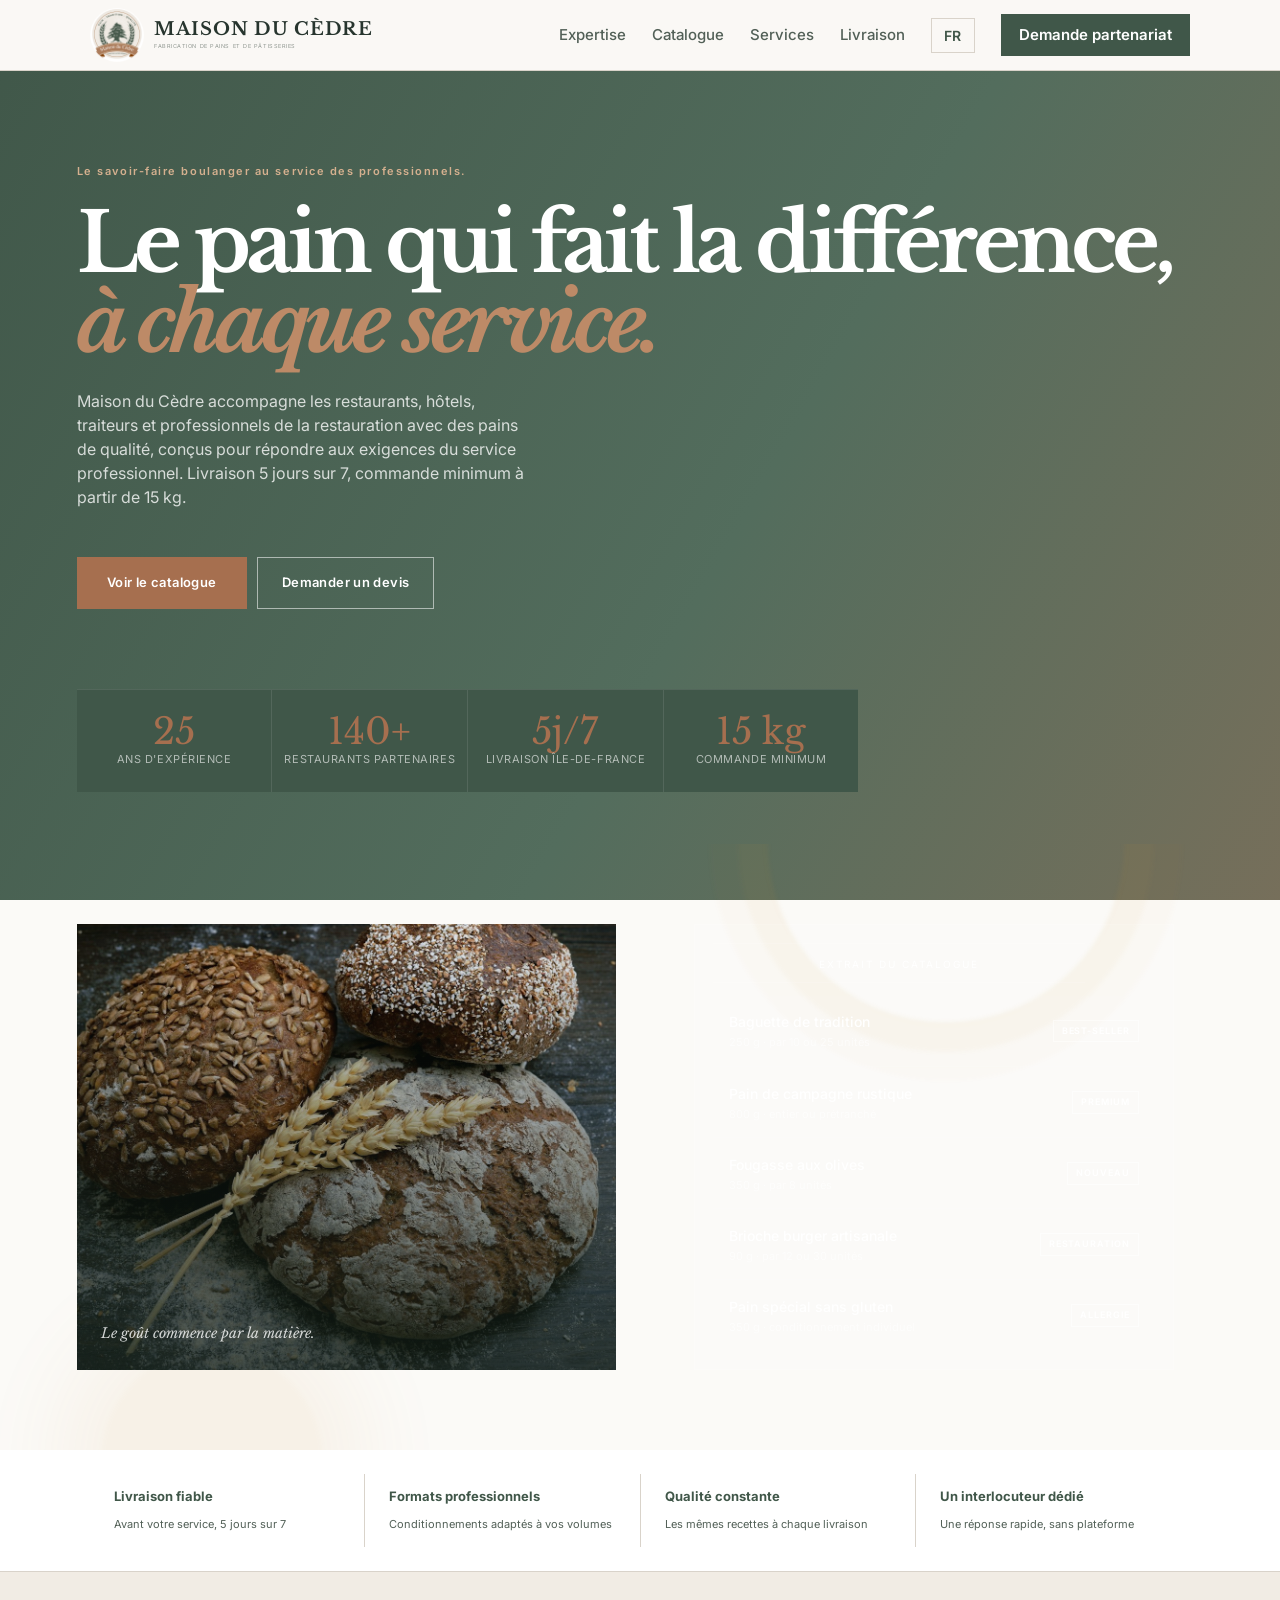
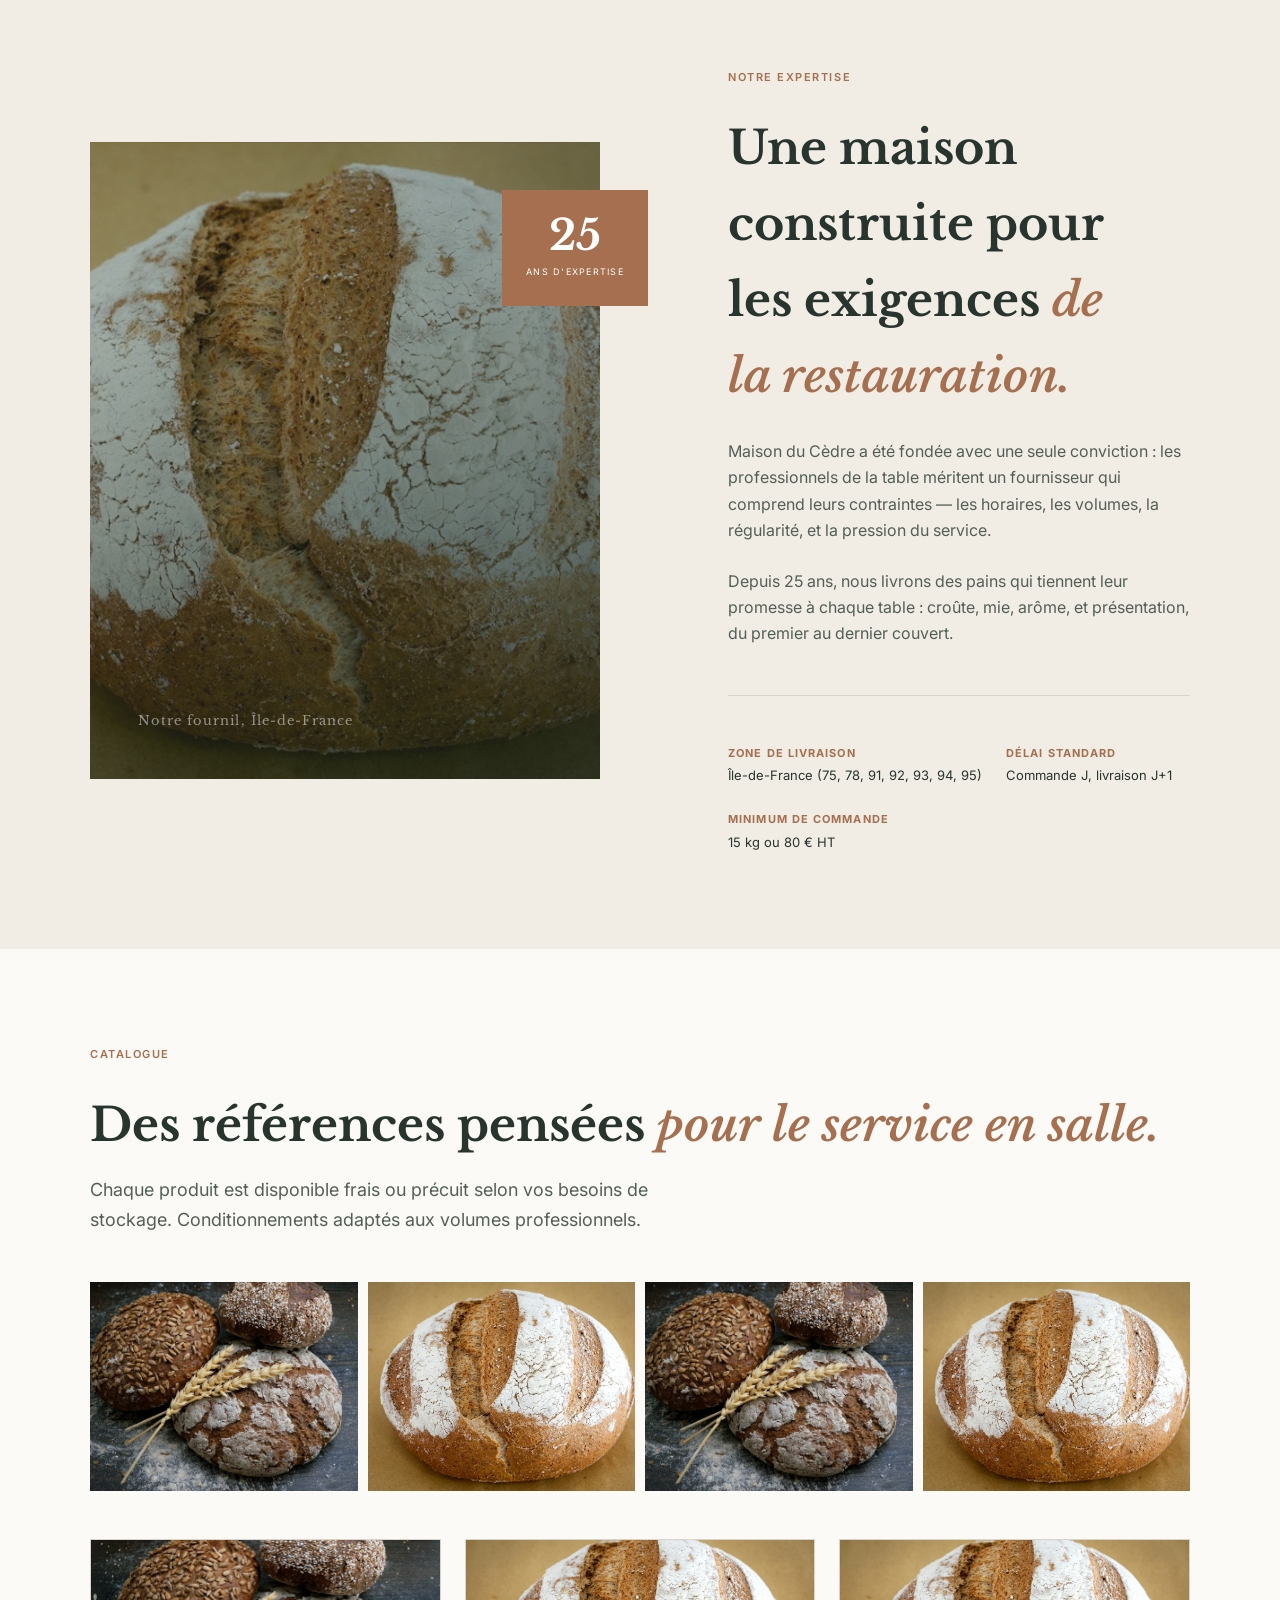
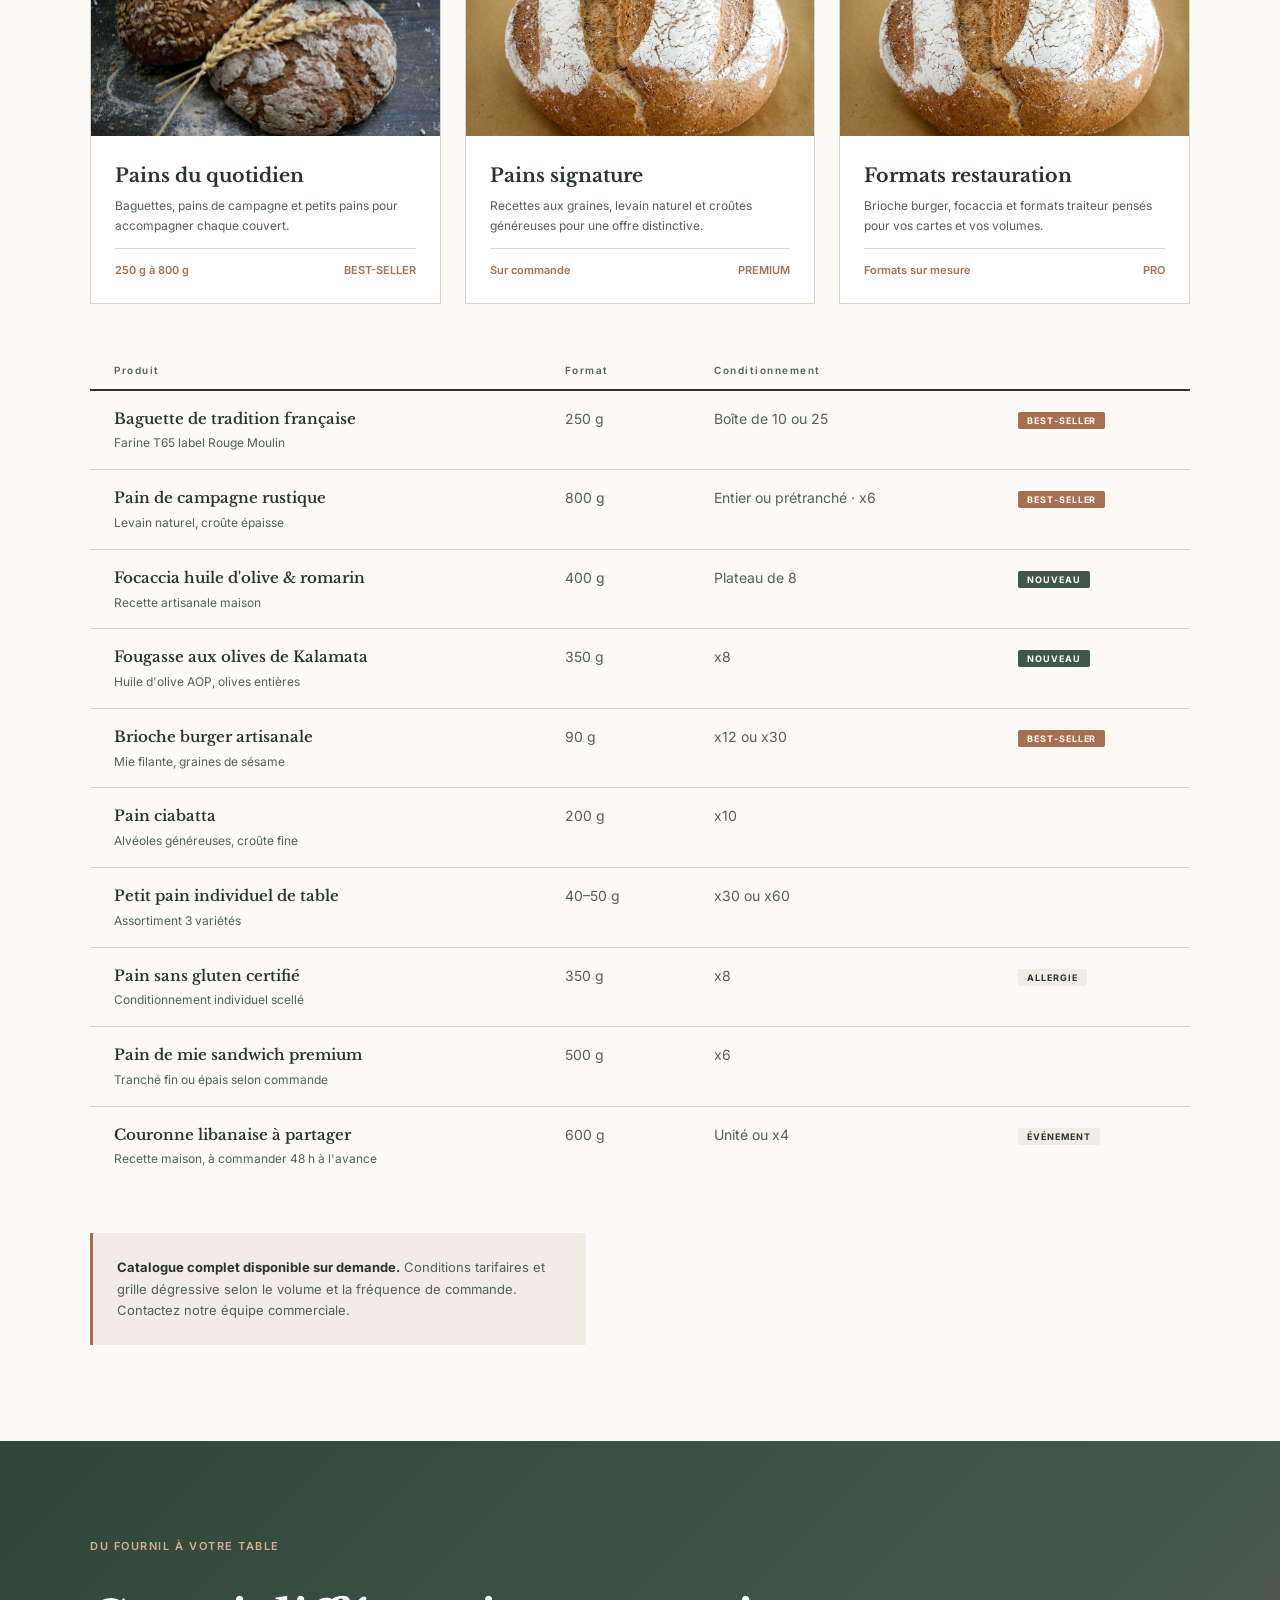
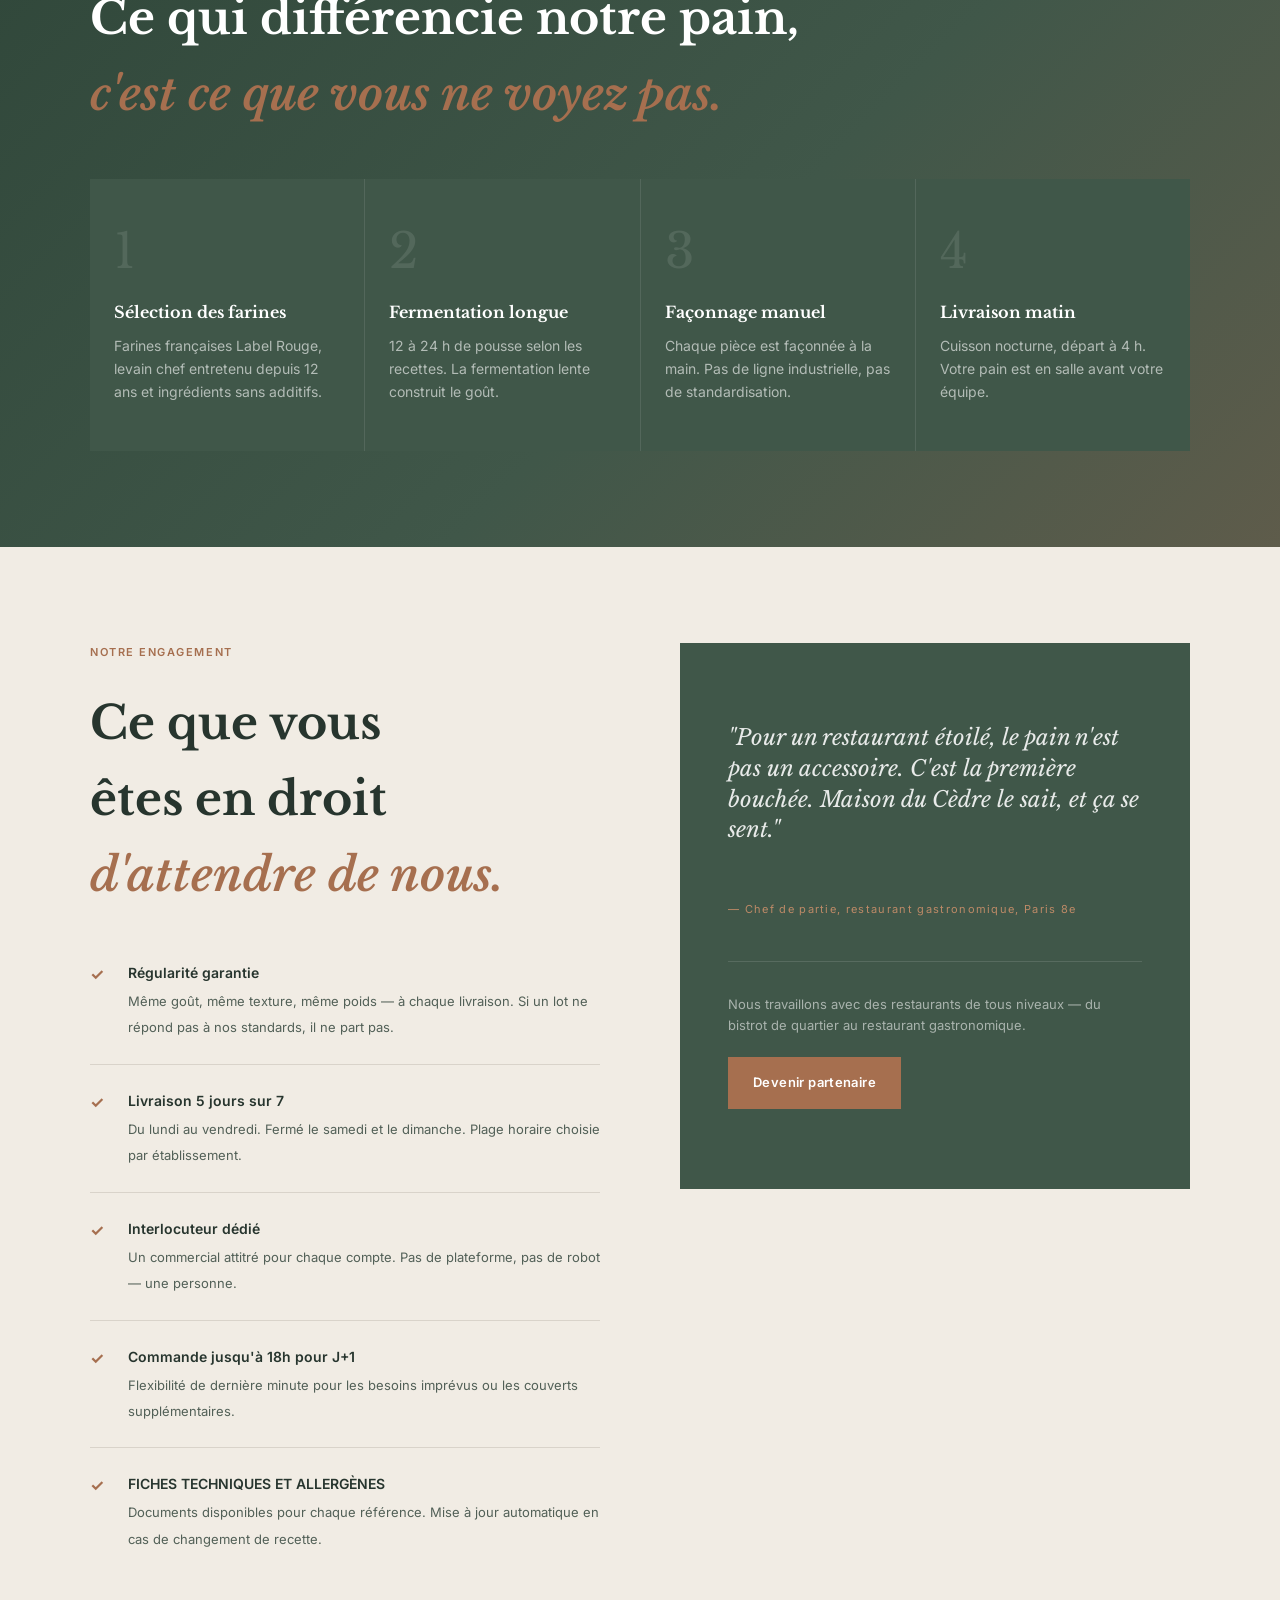
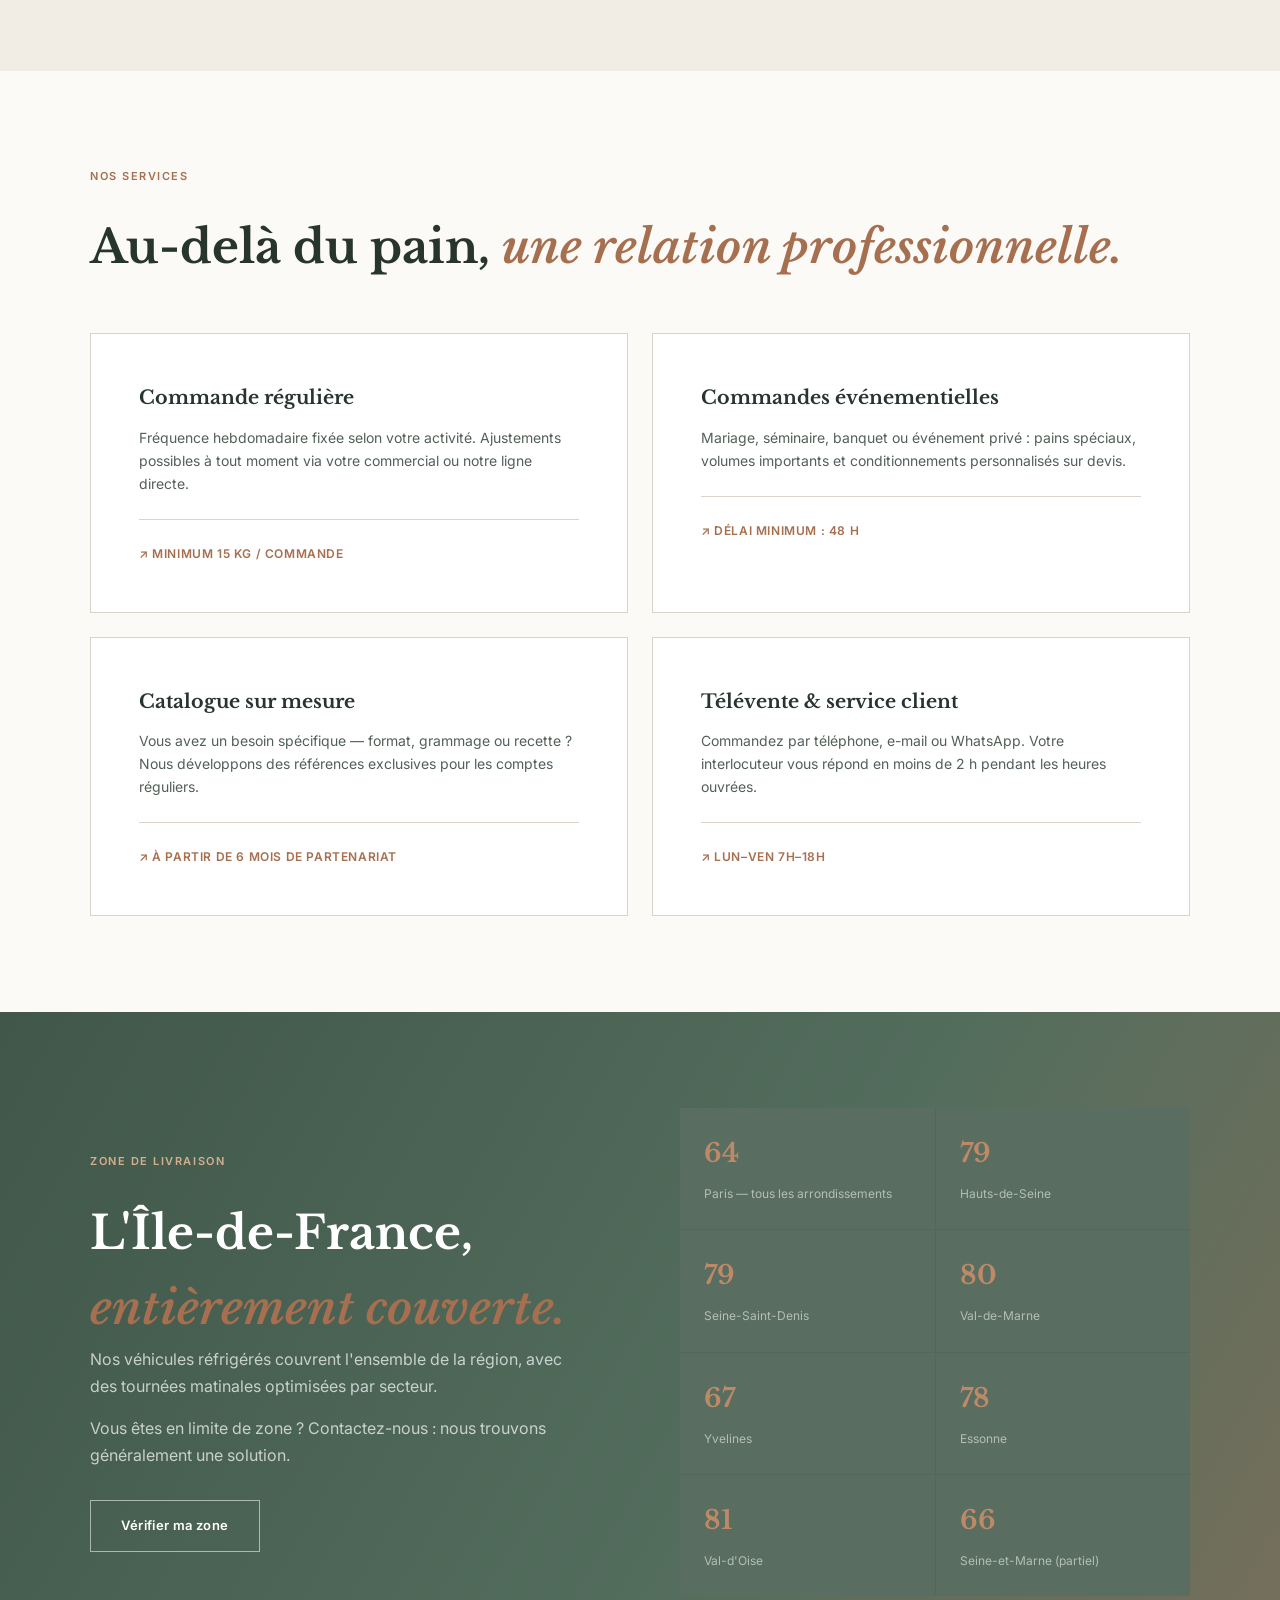
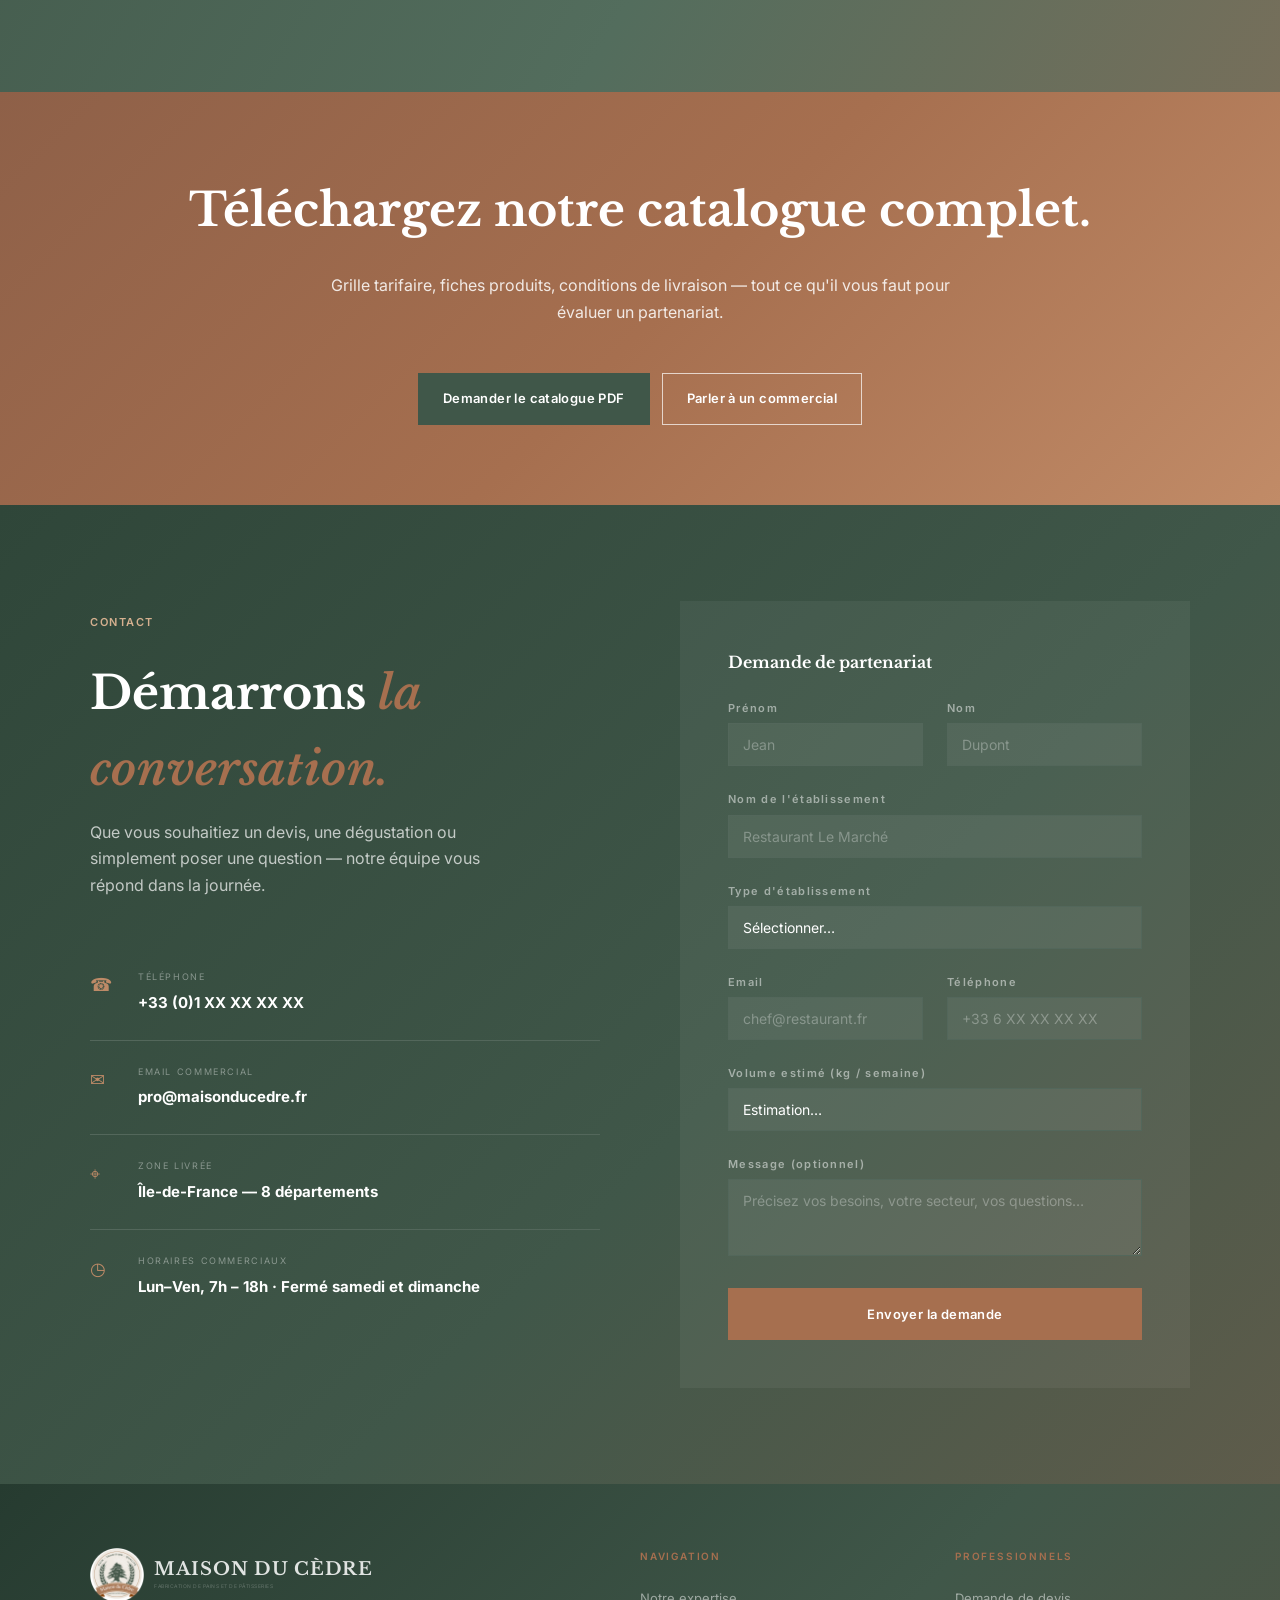
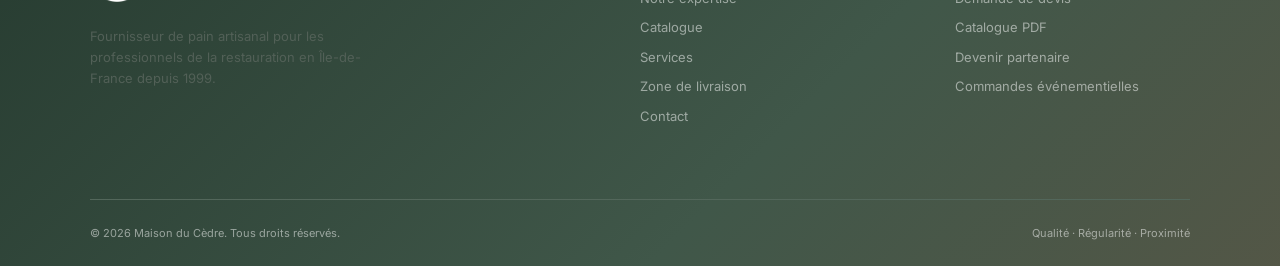
==== commit f9689a6c: "opt" ====
--- a/index.html
+++ b/index.html
@@ -854,19 +854,19 @@
     </div>
     <div class="hero-stats">
       <div class="stat">
-        <span class="stat-num">25</span>
+        <span class="stat-num count-up" data-count="25">0</span>
         <span class="stat-label">ANS D'EXPÉRIENCE</span>
       </div>
       <div class="stat">
-        <span class="stat-num">140+</span>
+        <span class="stat-num count-up" data-count="140" data-suffix="+">0+</span>
         <span class="stat-label">RESTAURANTS PARTENAIRES</span>
       </div>
       <div class="stat">
-        <span class="stat-num">5j/7</span>
+        <span class="stat-num count-up" data-count="5" data-suffix="j/7">0j/7</span>
         <span class="stat-label">LIVRAISON ÎLE-DE-FRANCE</span>
       </div>
       <div class="stat">
-        <span class="stat-num">15 kg</span>
+        <span class="stat-num count-up" data-count="15" data-suffix=" kg">0 kg</span>
         <span class="stat-label">COMMANDE MINIMUM</span>
       </div>
     </div>
@@ -933,7 +933,7 @@
   <div class="wrap intro-grid">
     <div class="intro-visual">
       <div class="years-badge" aria-label="25 ans d'expertise">
-        <strong>25</strong>
+        <strong class="count-up" data-count="25">0</strong>
         <span>ANS D'EXPERTISE</span>
       </div>
       <p class="intro-visual-label">Notre fournil, Île-de-France</p>
@@ -1242,35 +1242,35 @@
 
     <div class="territory-grid">
       <div class="territory-cell">
-        <strong>75</strong>
+        <strong class="count-up" data-count="75">0</strong>
         <span>Paris — tous les arrondissements</span>
       </div>
       <div class="territory-cell">
-        <strong>92</strong>
+        <strong class="count-up" data-count="92">0</strong>
         <span>Hauts-de-Seine</span>
       </div>
       <div class="territory-cell">
-        <strong>93</strong>
+        <strong class="count-up" data-count="93">0</strong>
         <span>Seine-Saint-Denis</span>
       </div>
       <div class="territory-cell">
-        <strong>94</strong>
+        <strong class="count-up" data-count="94">0</strong>
         <span>Val-de-Marne</span>
       </div>
       <div class="territory-cell">
-        <strong>78</strong>
+        <strong class="count-up" data-count="78">0</strong>
         <span>Yvelines</span>
       </div>
       <div class="territory-cell">
-        <strong>91</strong>
+        <strong class="count-up" data-count="91">0</strong>
         <span>Essonne</span>
       </div>
       <div class="territory-cell">
-        <strong>95</strong>
+        <strong class="count-up" data-count="95">0</strong>
         <span>Val-d'Oise</span>
       </div>
       <div class="territory-cell">
-        <strong>77</strong>
+        <strong class="count-up" data-count="77">0</strong>
         <span>Seine-et-Marne (partiel)</span>
       </div>
     </div>
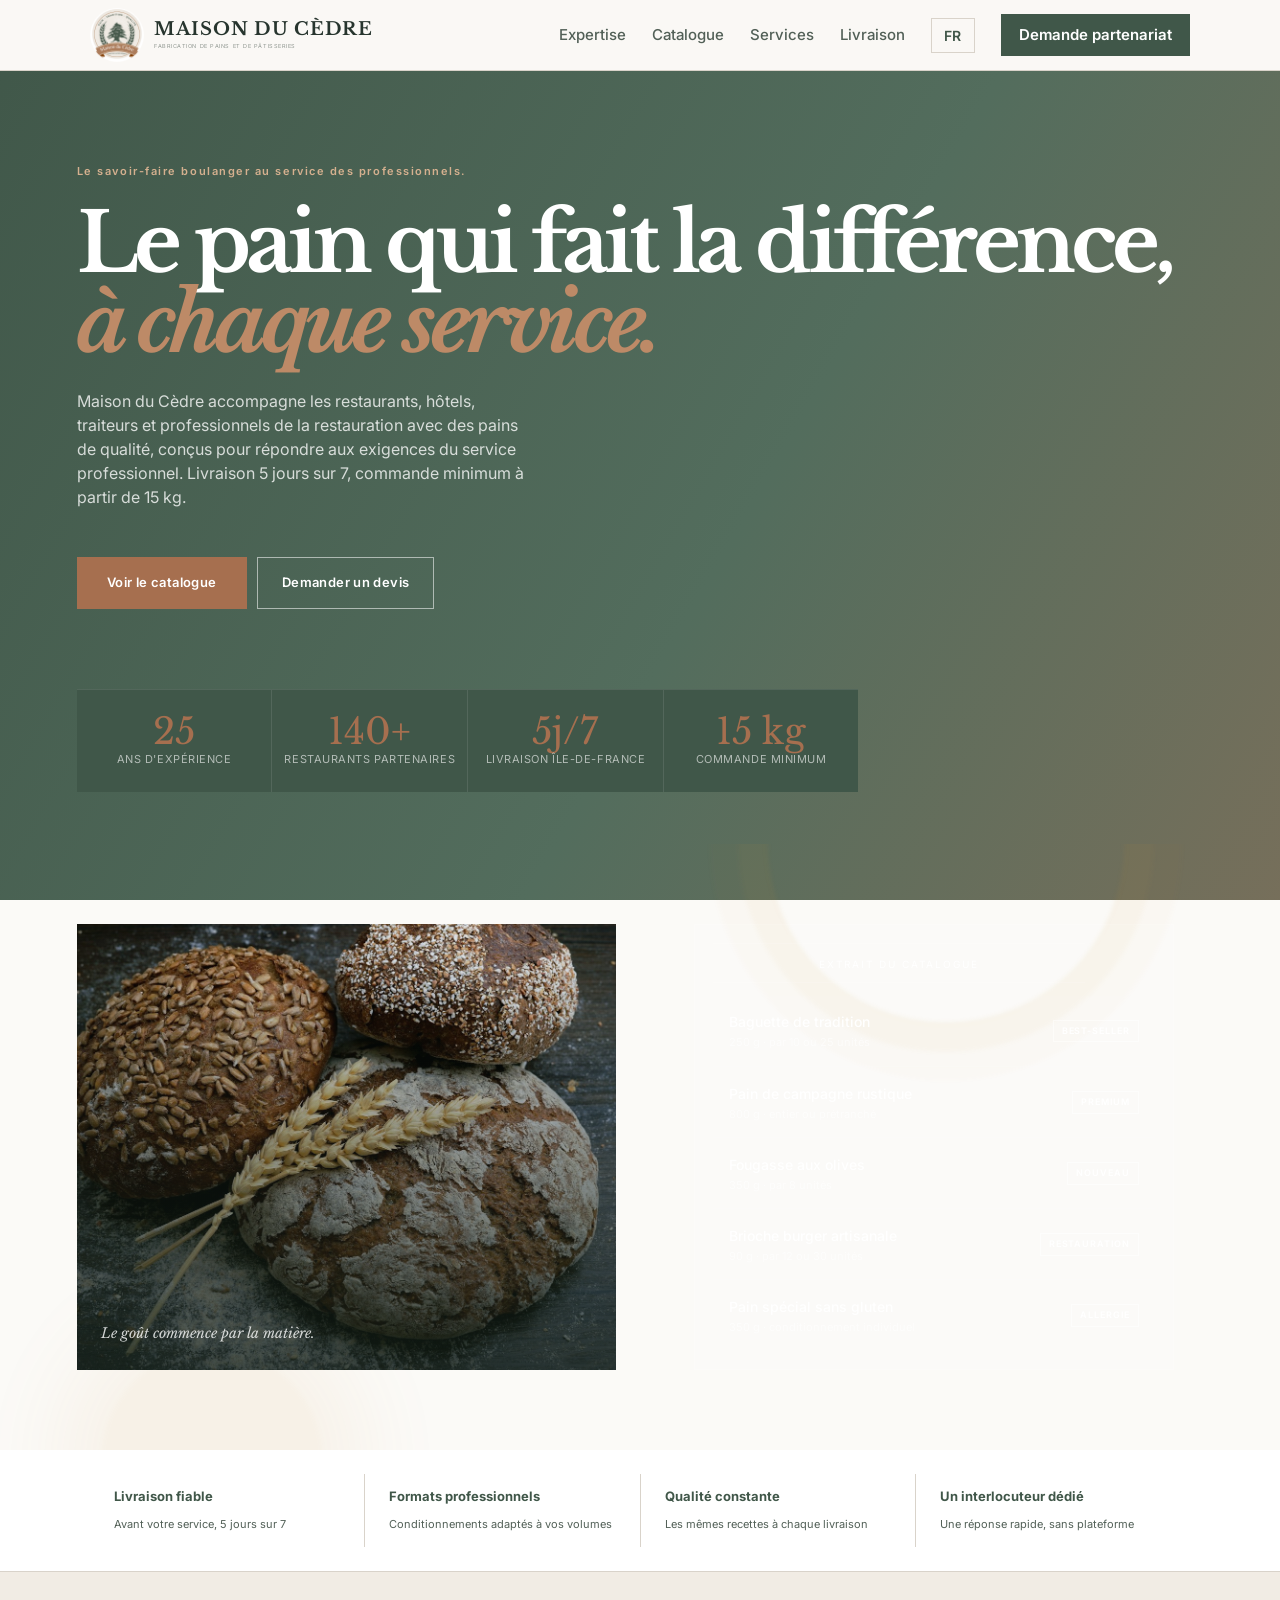
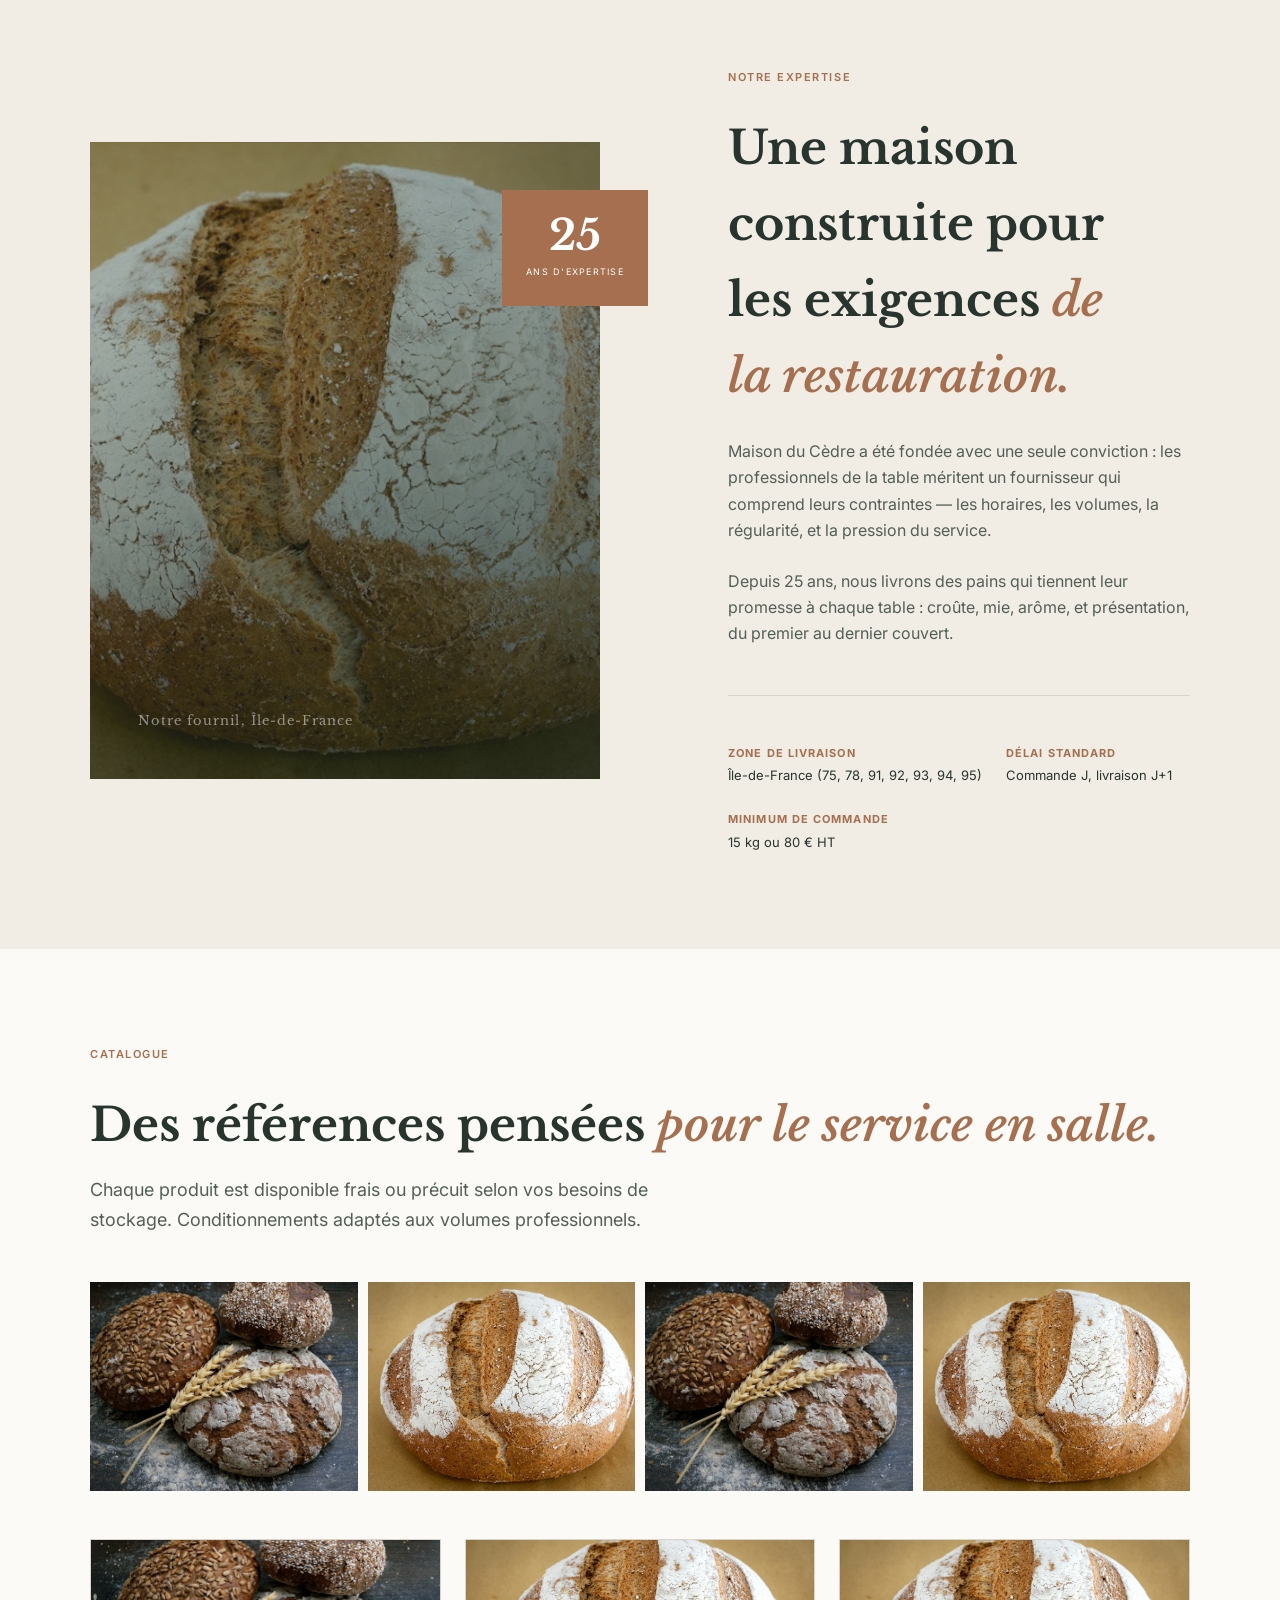
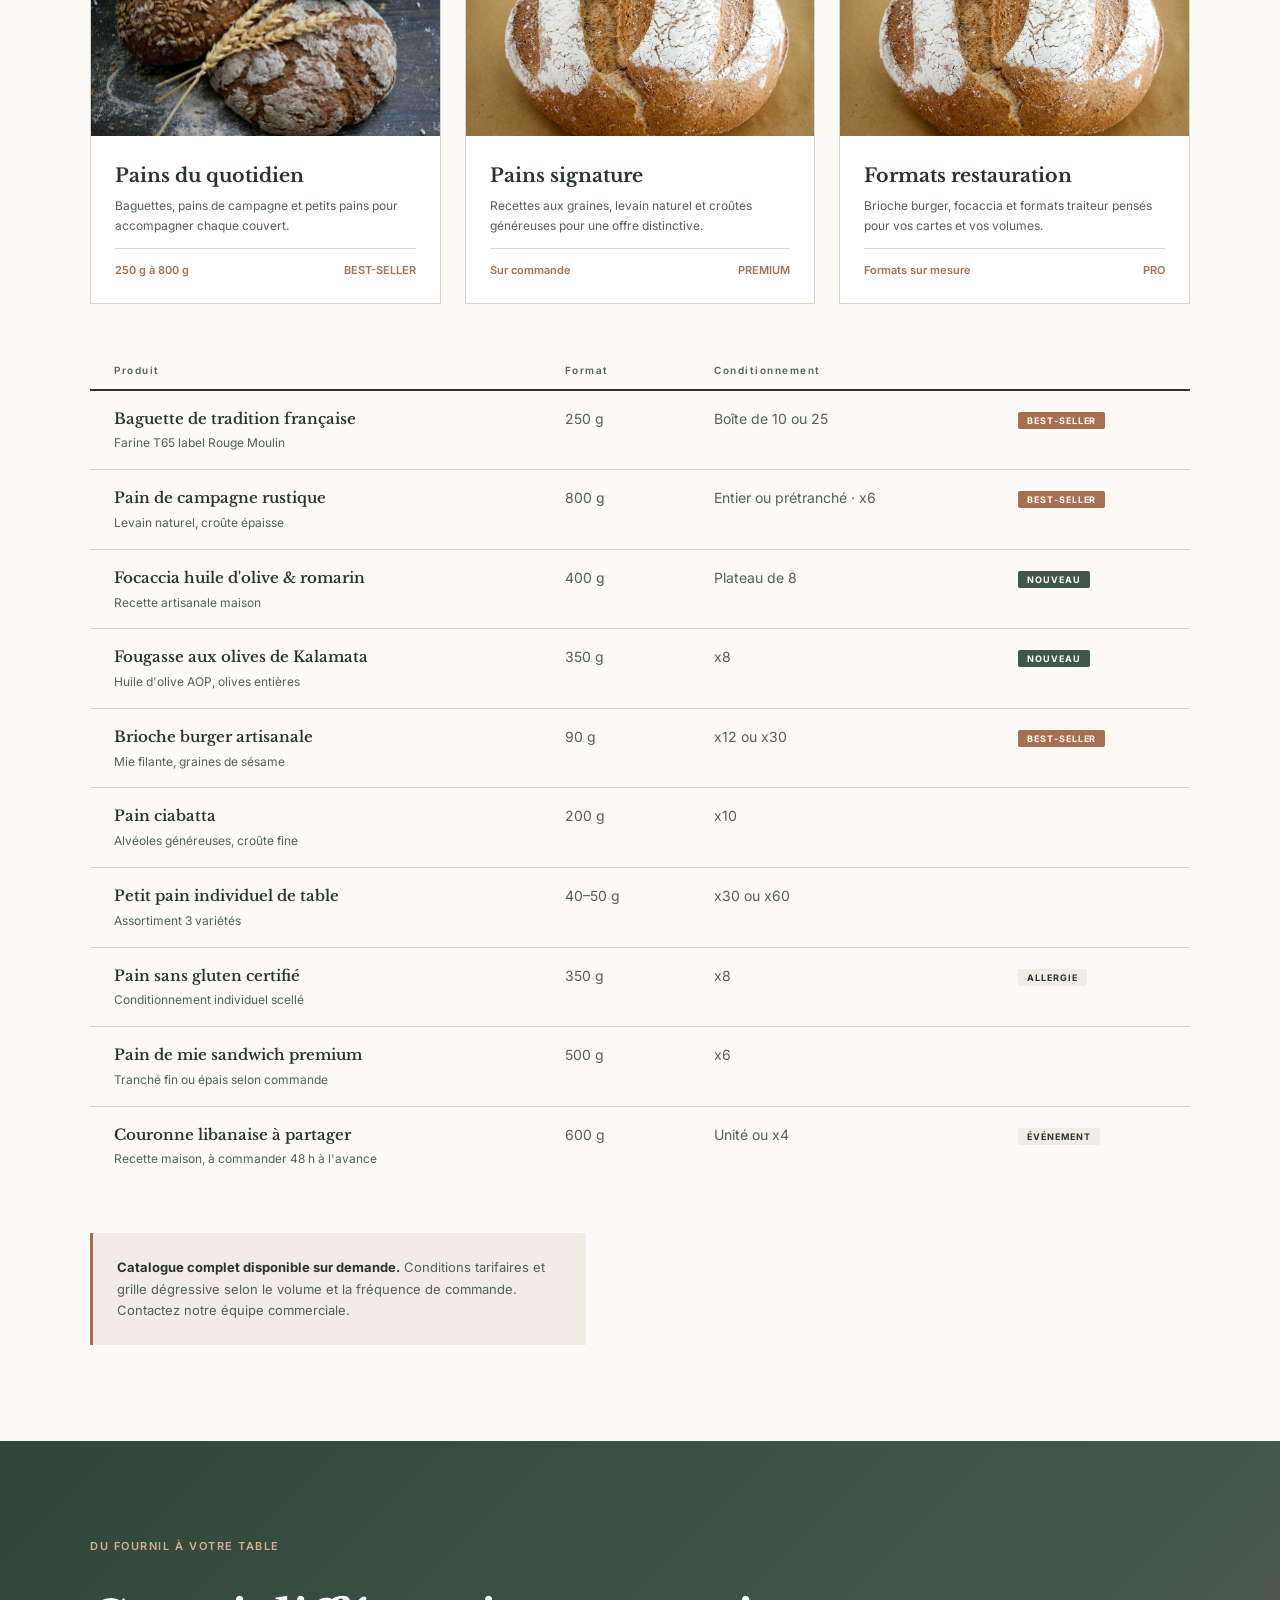
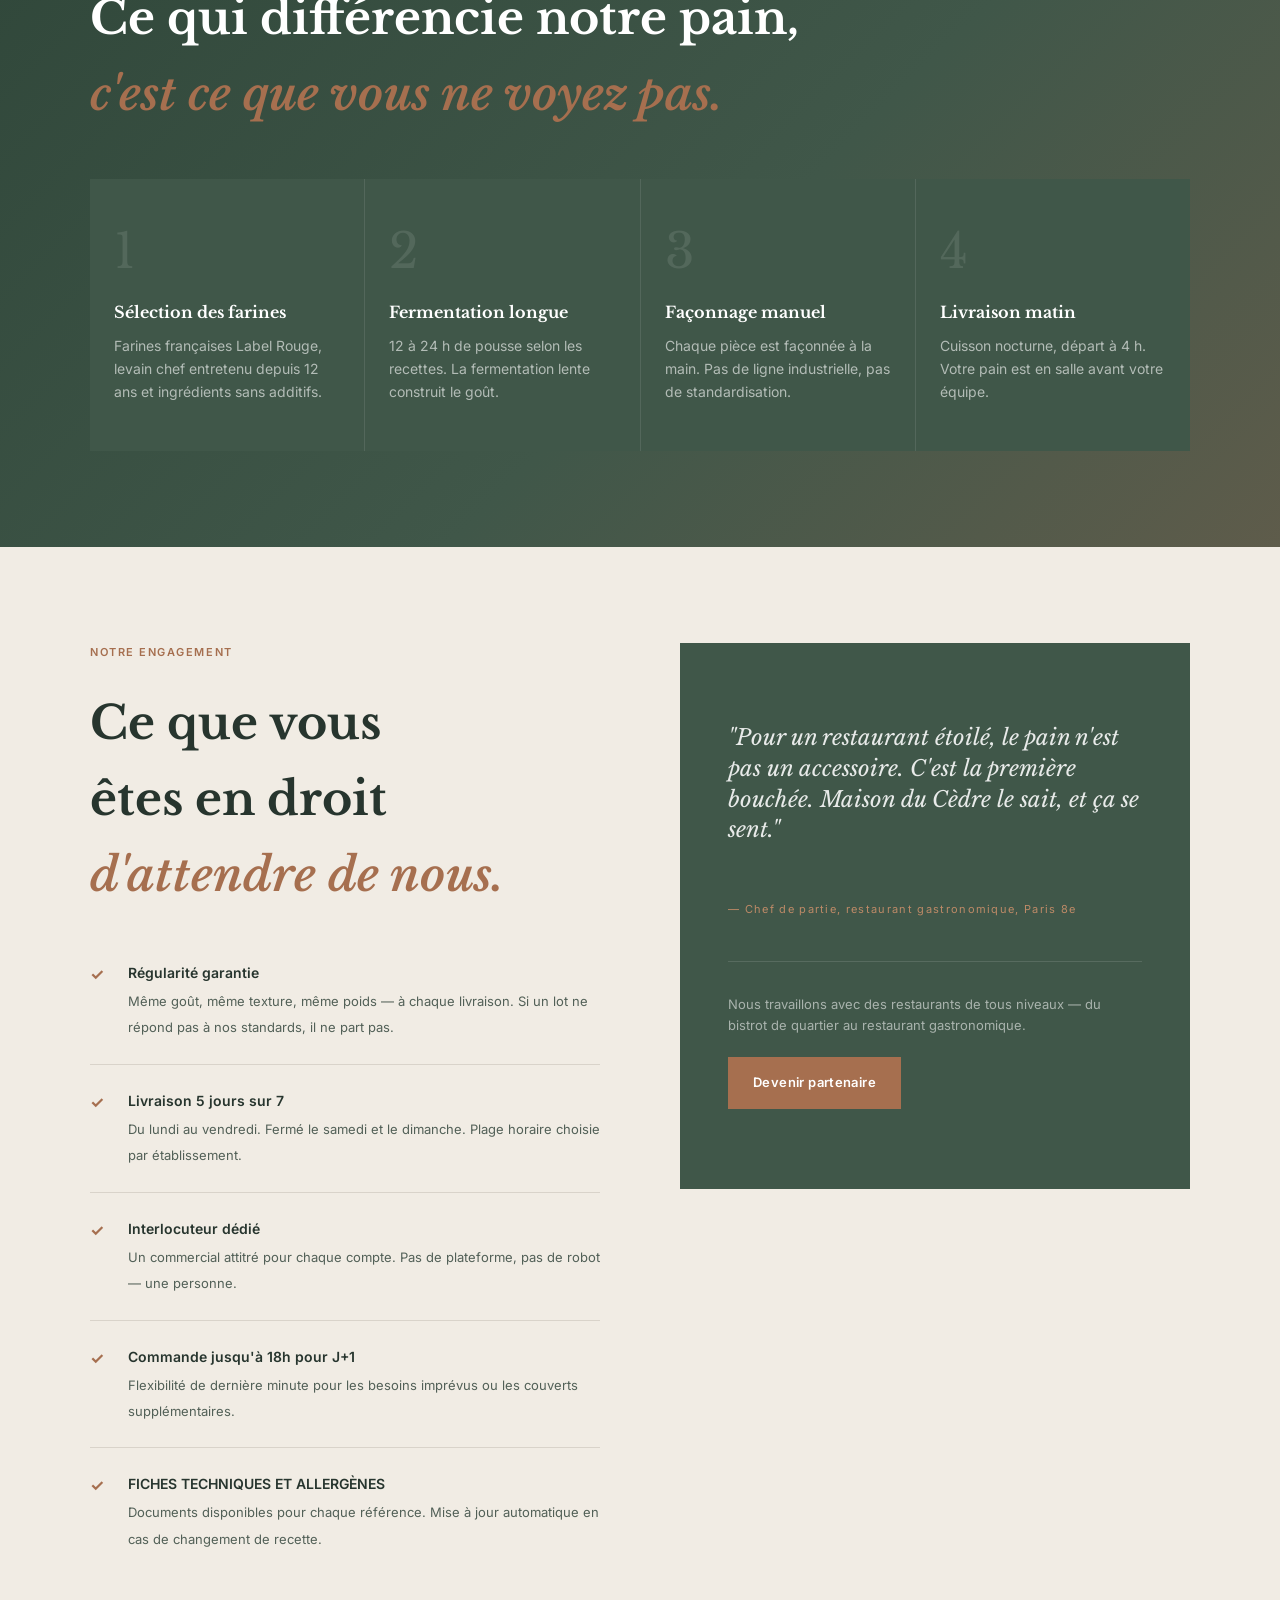
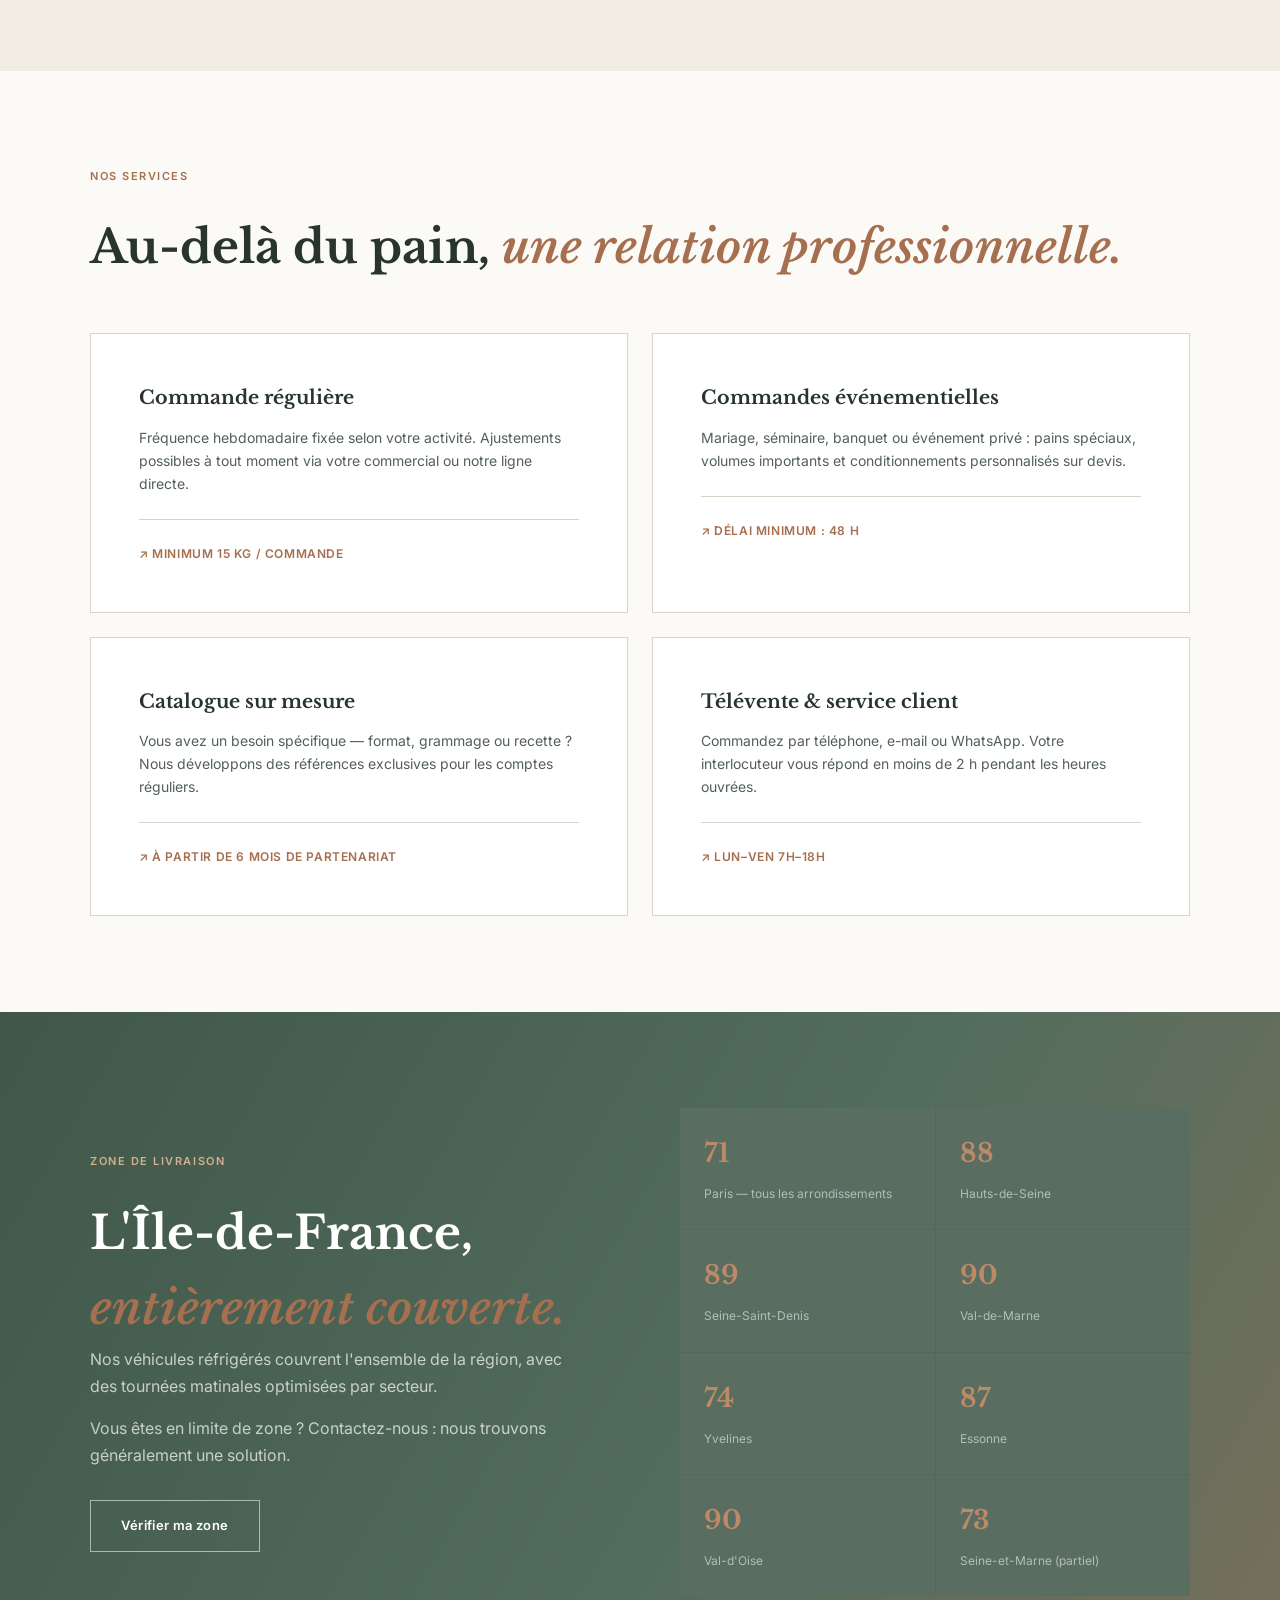
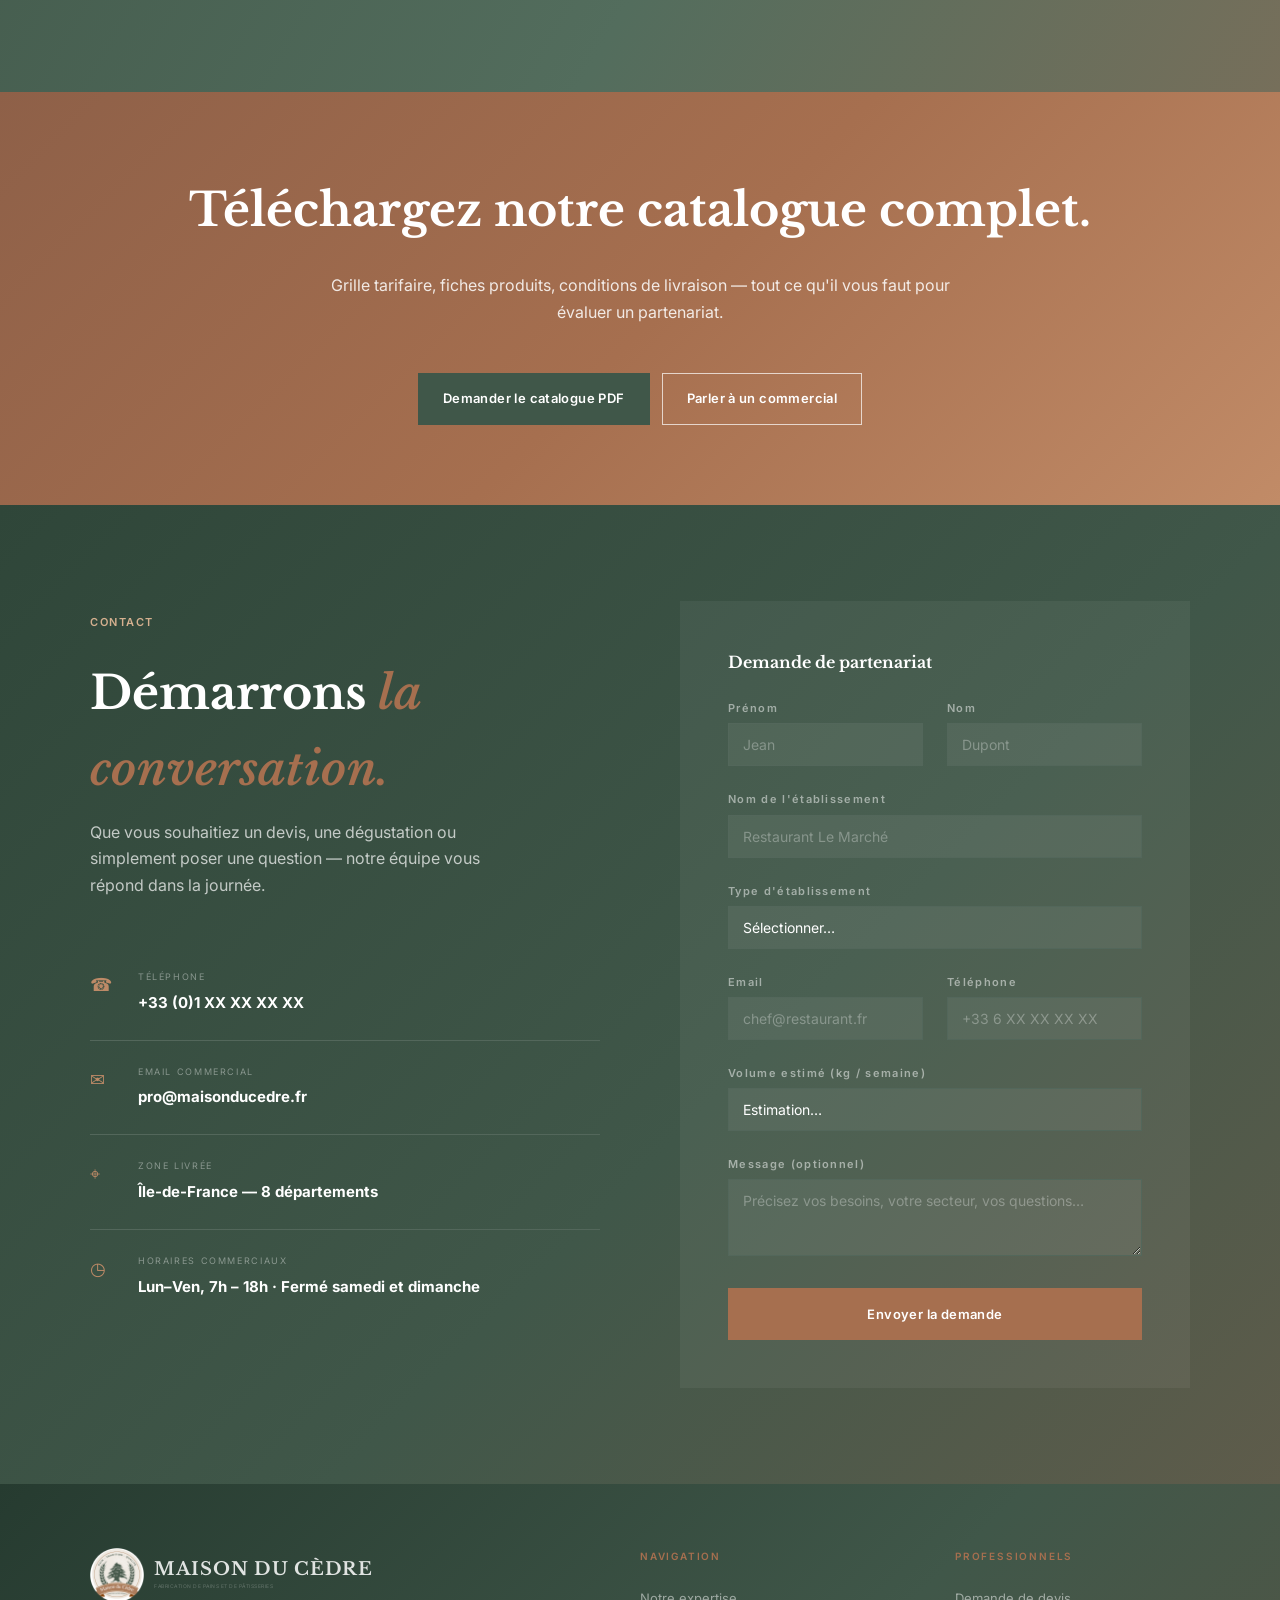
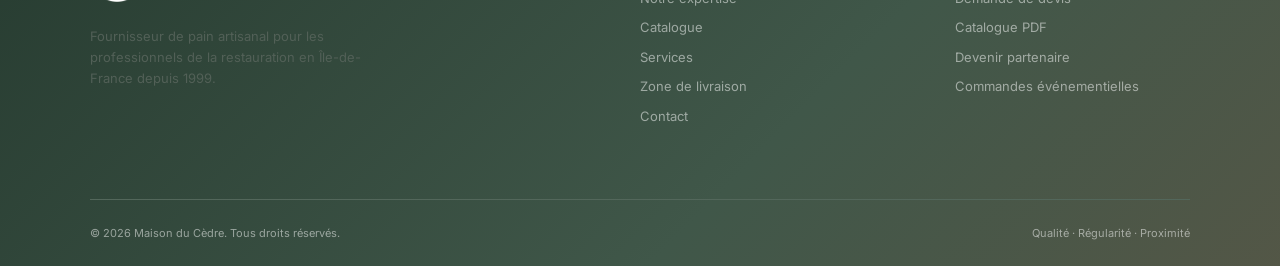
==== commit fc644914: "opt" ====
--- a/index.html
+++ b/index.html
@@ -854,19 +854,19 @@
     </div>
     <div class="hero-stats">
       <div class="stat">
-        <span class="stat-num count-up" data-count="25">0</span>
+        <span class="stat-num">25</span>
         <span class="stat-label">ANS D'EXPÉRIENCE</span>
       </div>
       <div class="stat">
-        <span class="stat-num count-up" data-count="140" data-suffix="+">0+</span>
+        <span class="stat-num">140+</span>
         <span class="stat-label">RESTAURANTS PARTENAIRES</span>
       </div>
       <div class="stat">
-        <span class="stat-num count-up" data-count="5" data-suffix="j/7">0j/7</span>
+        <span class="stat-num">5j/7</span>
         <span class="stat-label">LIVRAISON ÎLE-DE-FRANCE</span>
       </div>
       <div class="stat">
-        <span class="stat-num count-up" data-count="15" data-suffix=" kg">0 kg</span>
+        <span class="stat-num">15 kg</span>
         <span class="stat-label">COMMANDE MINIMUM</span>
       </div>
     </div>
@@ -933,7 +933,7 @@
   <div class="wrap intro-grid">
     <div class="intro-visual">
       <div class="years-badge" aria-label="25 ans d'expertise">
-        <strong class="count-up" data-count="25">0</strong>
+        <strong>25</strong>
         <span>ANS D'EXPERTISE</span>
       </div>
       <p class="intro-visual-label">Notre fournil, Île-de-France</p>
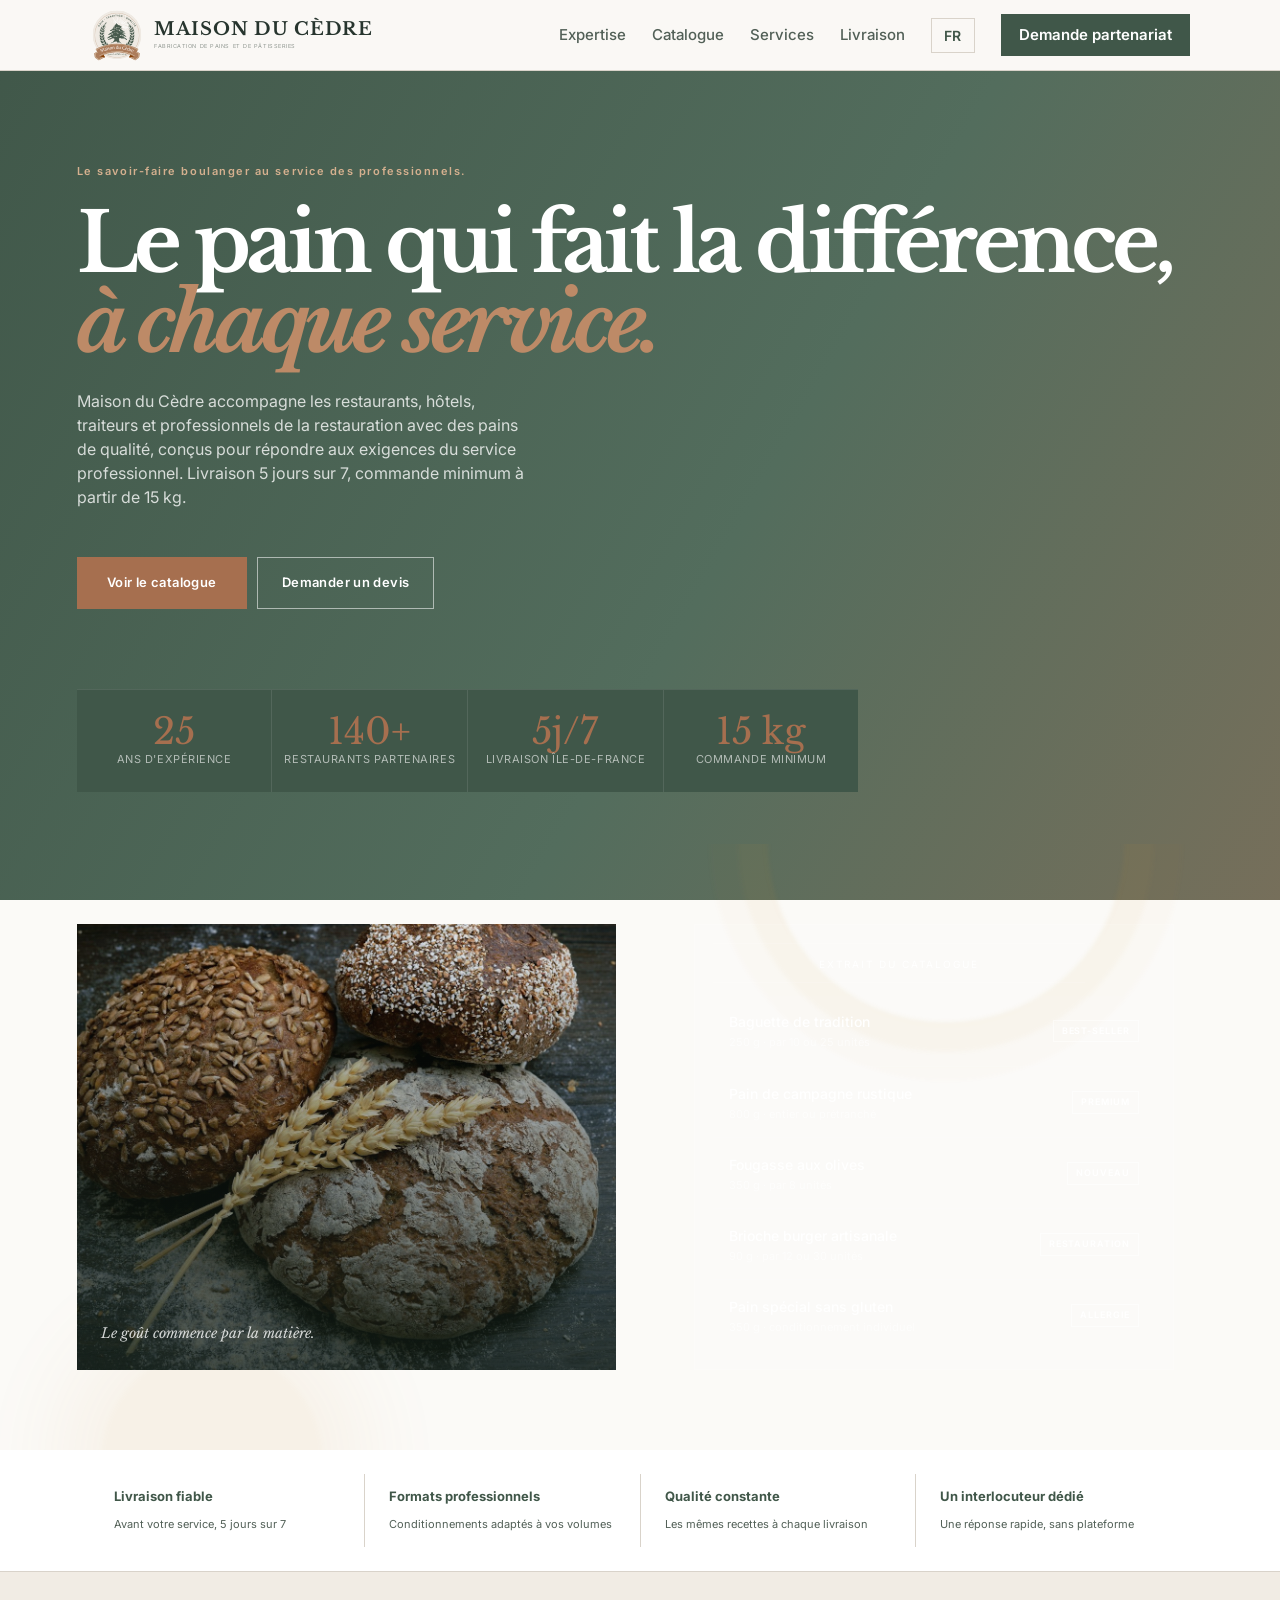
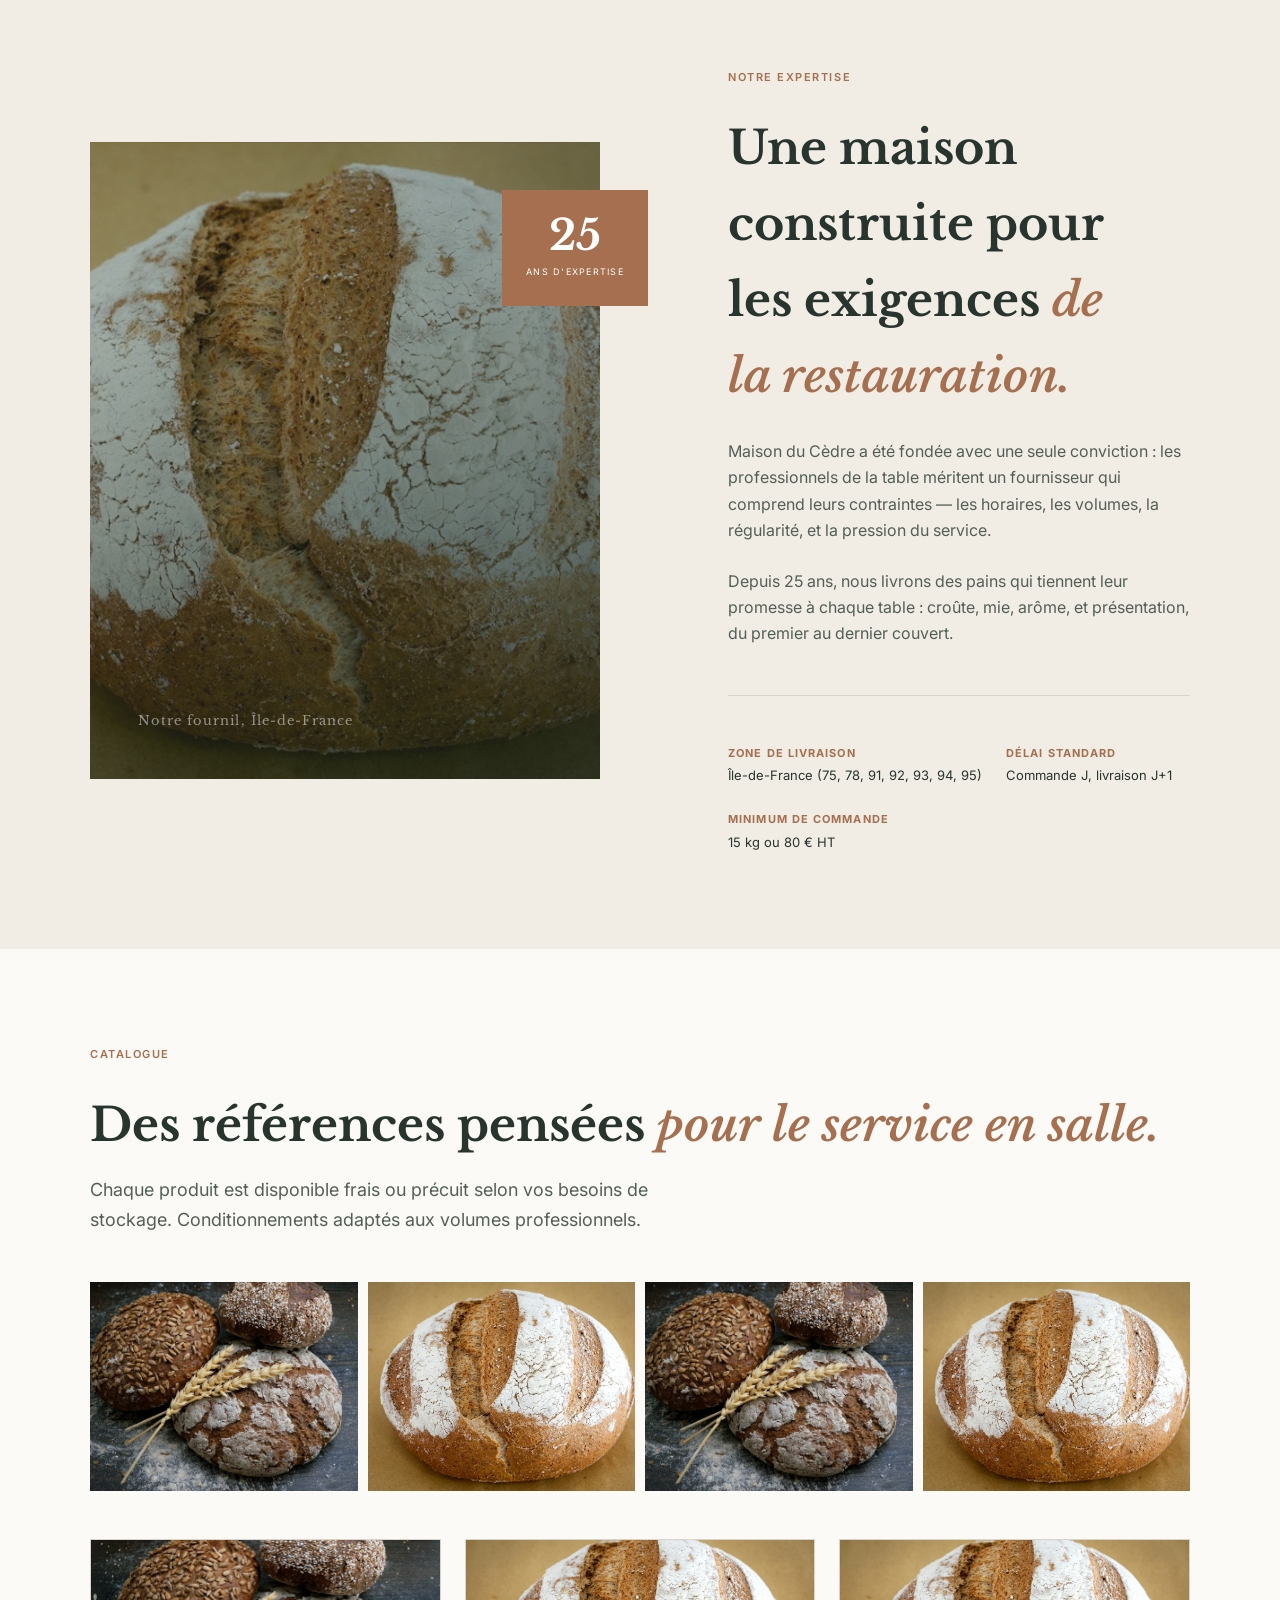
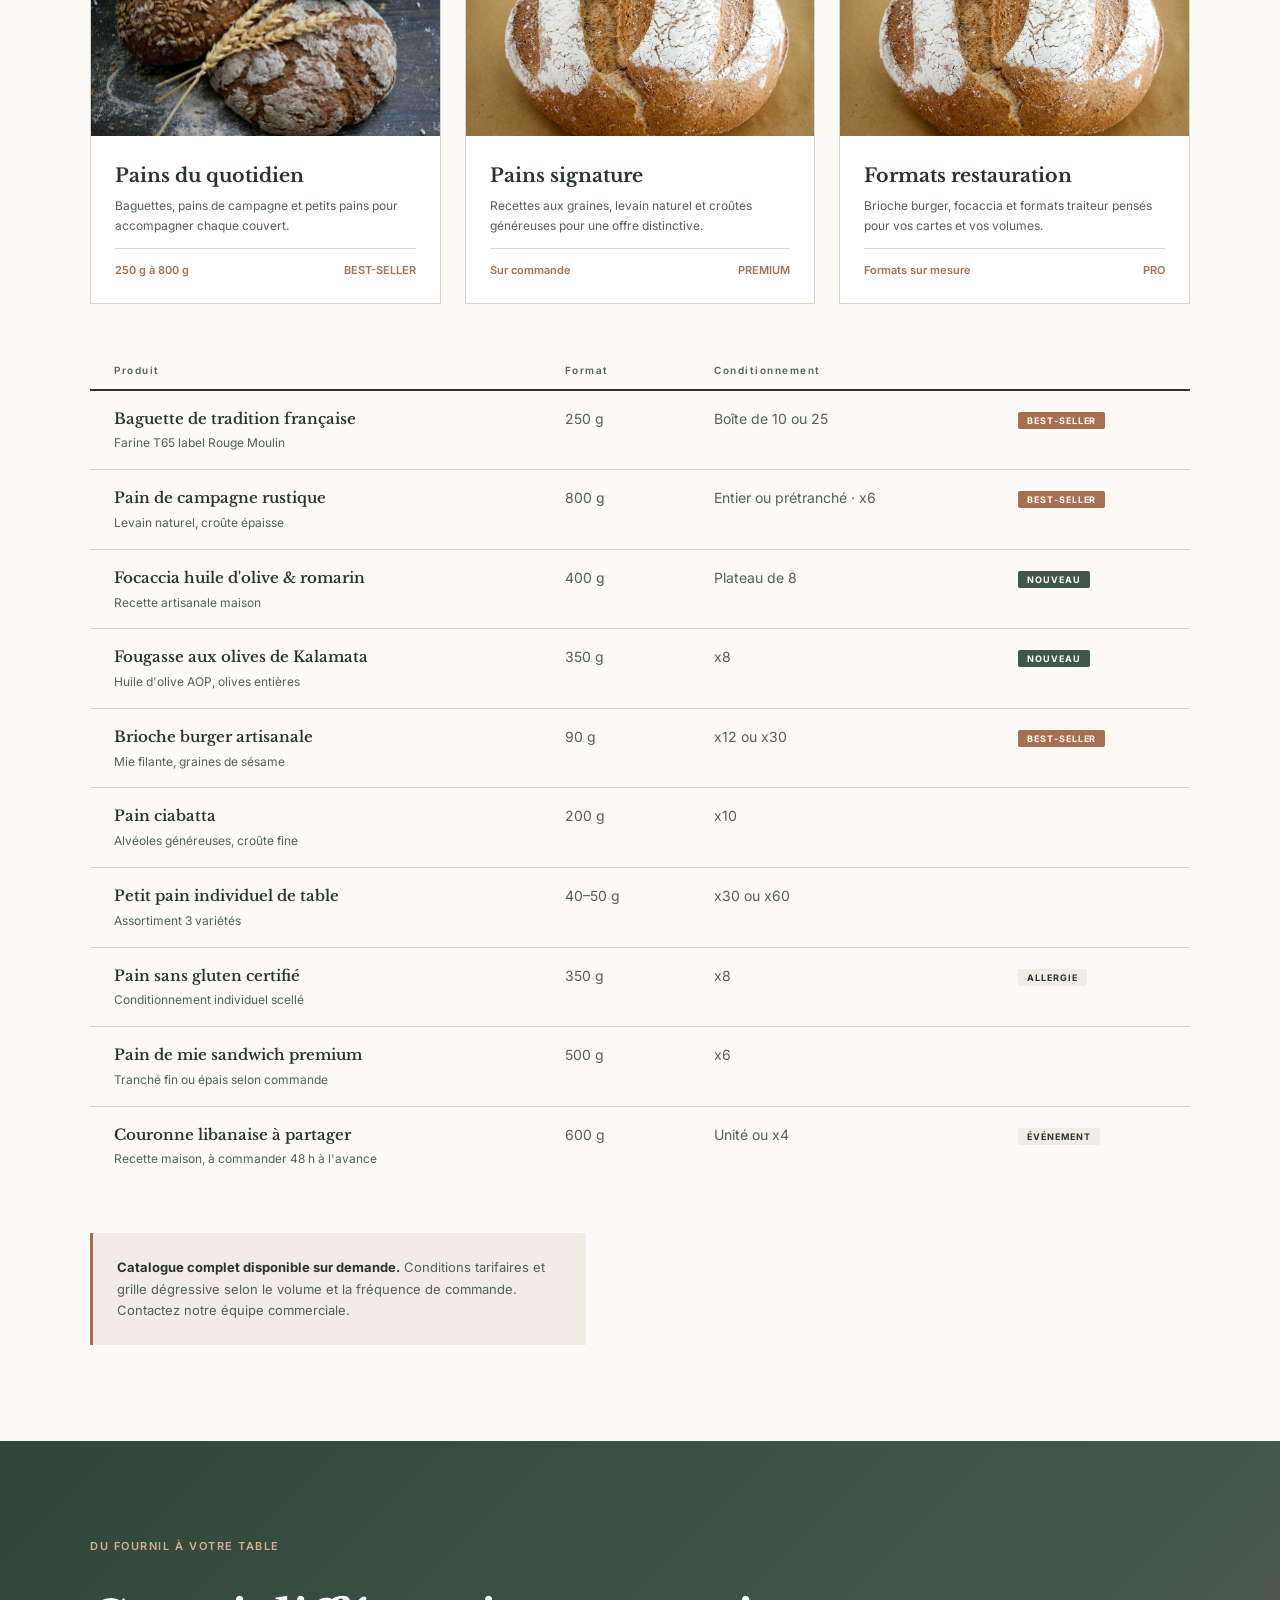
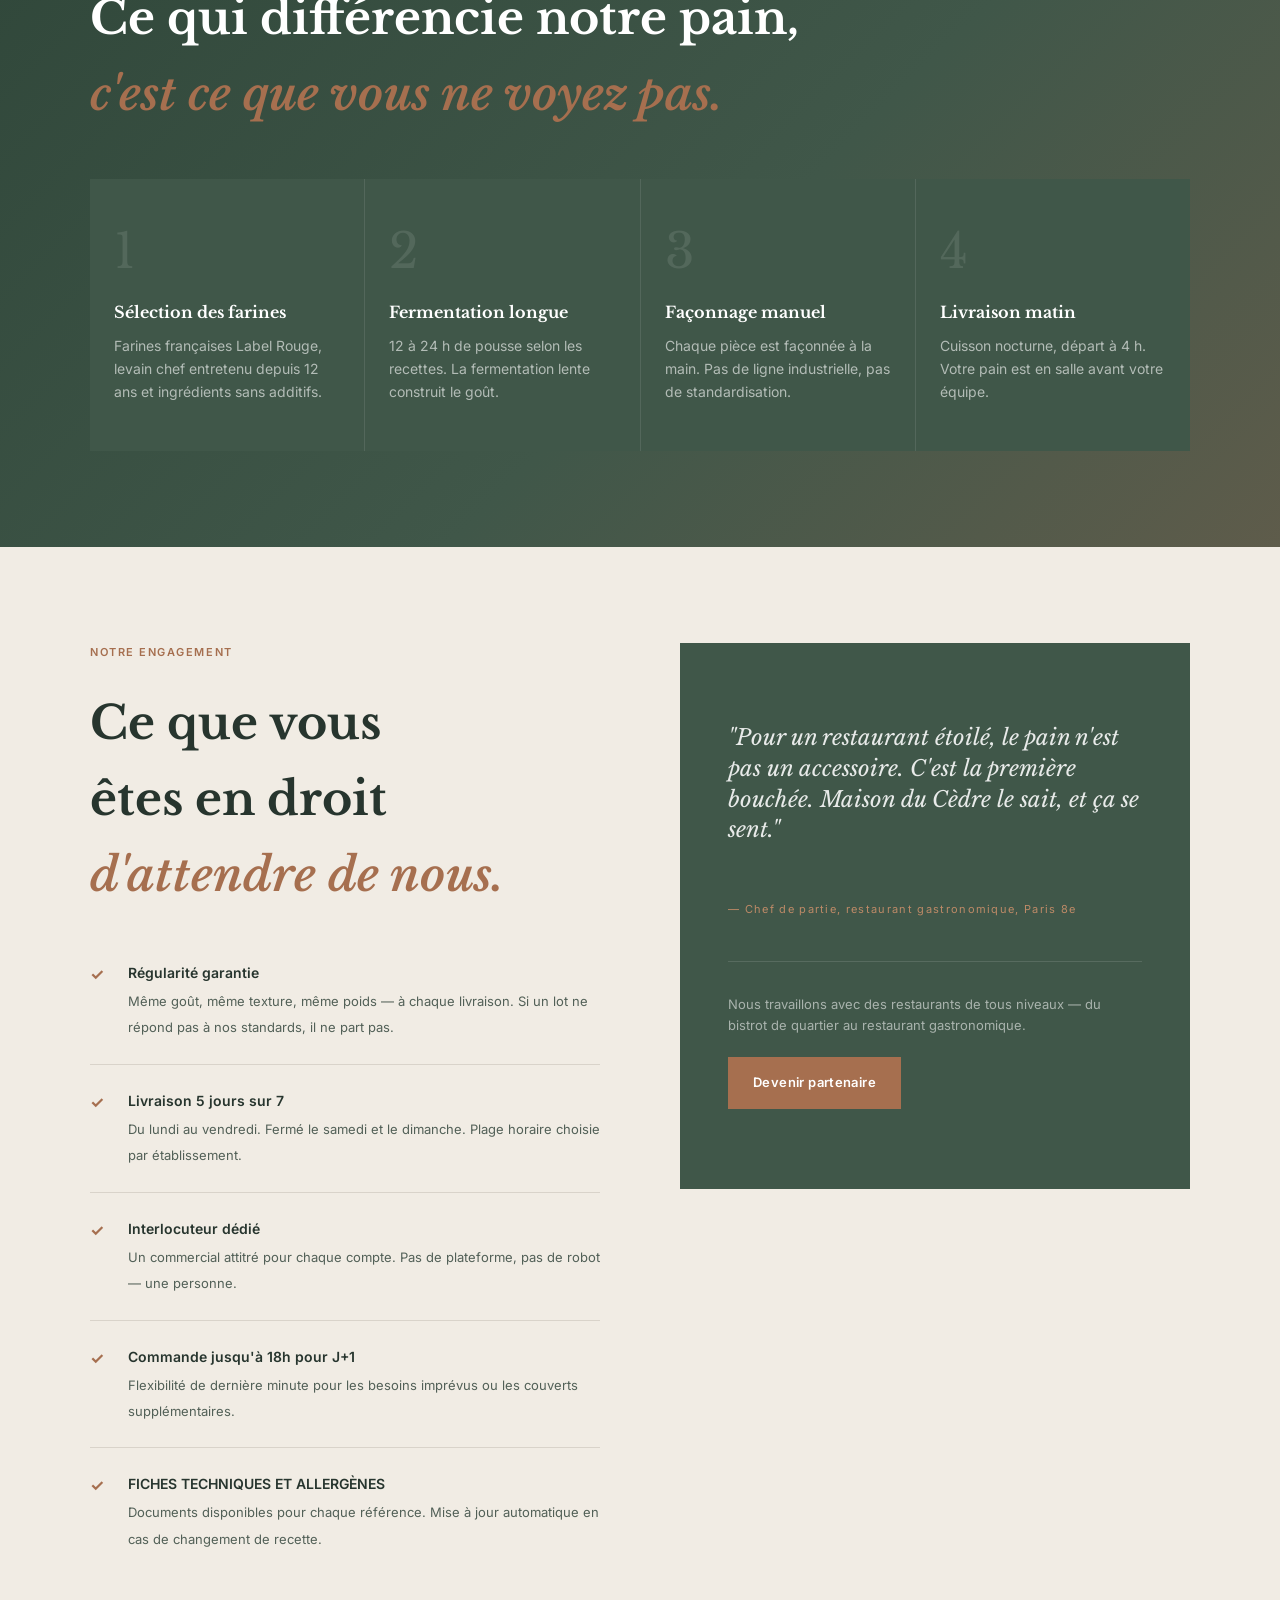
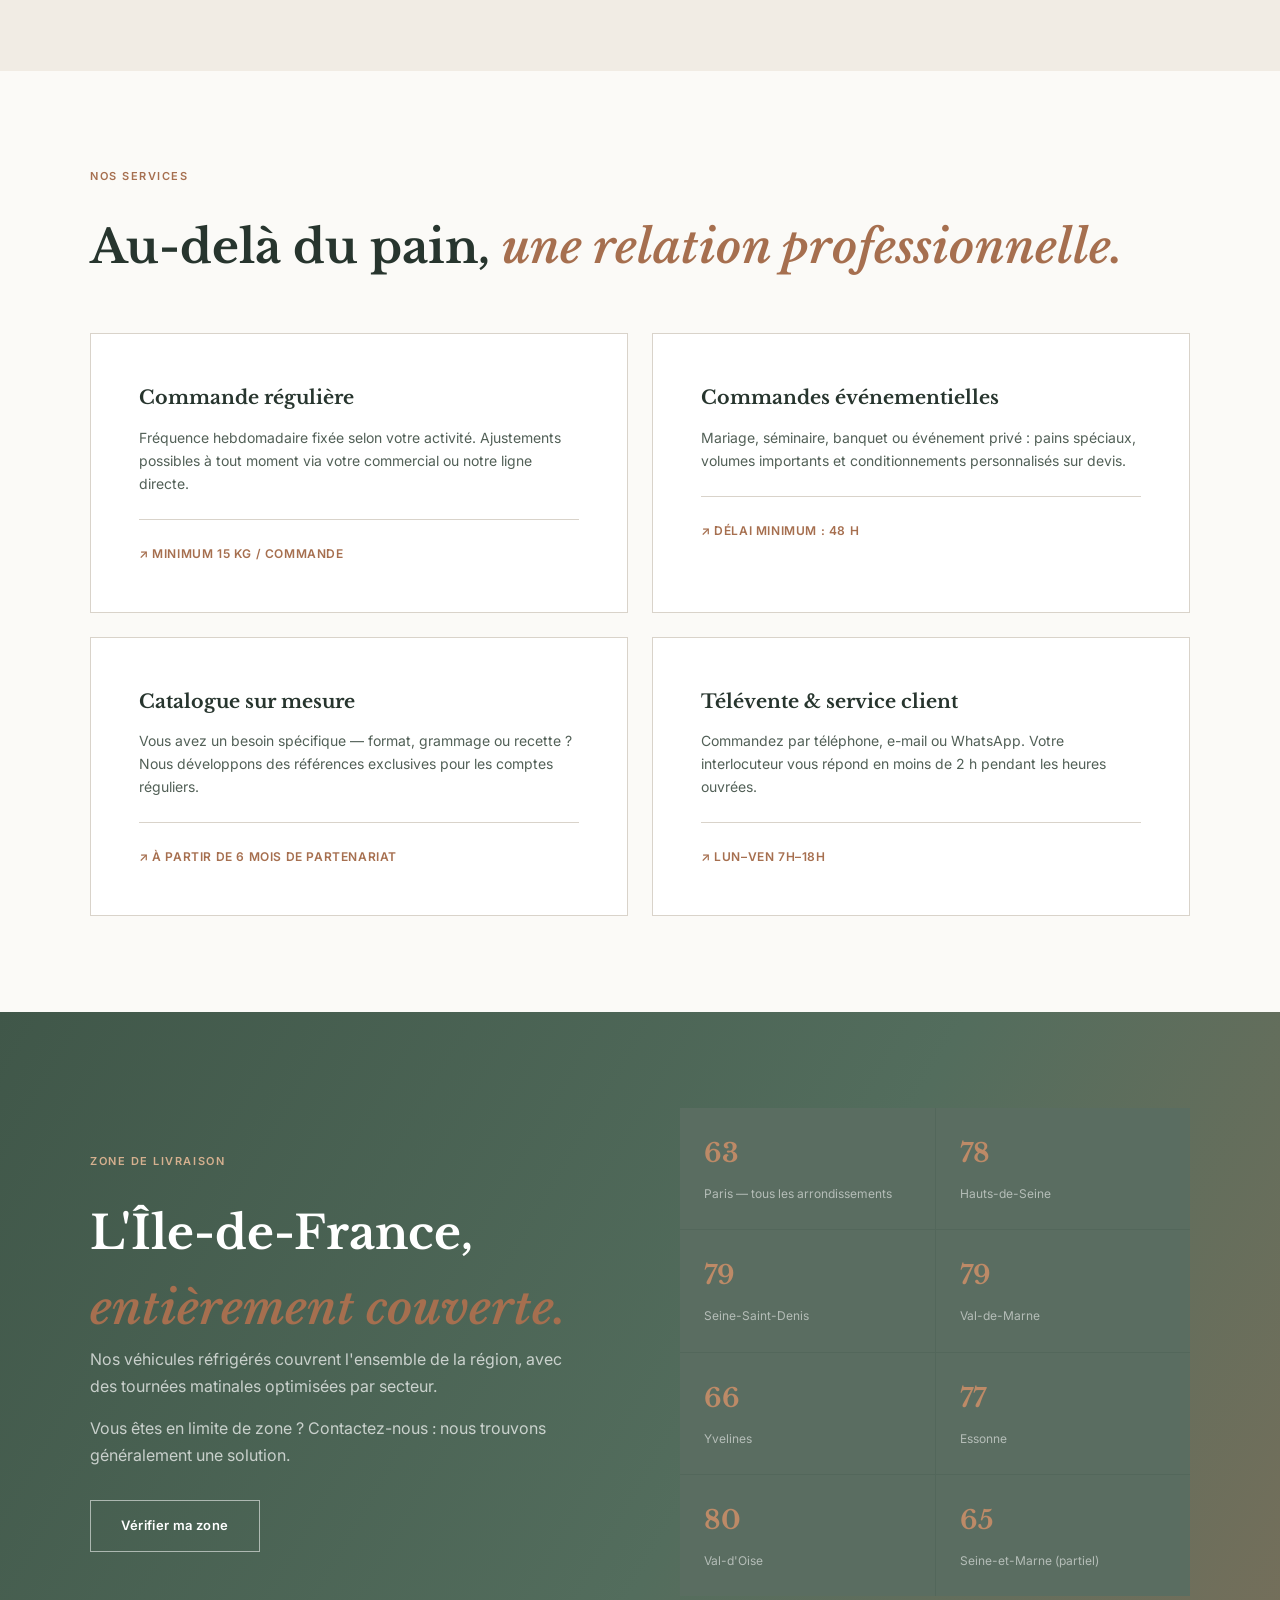
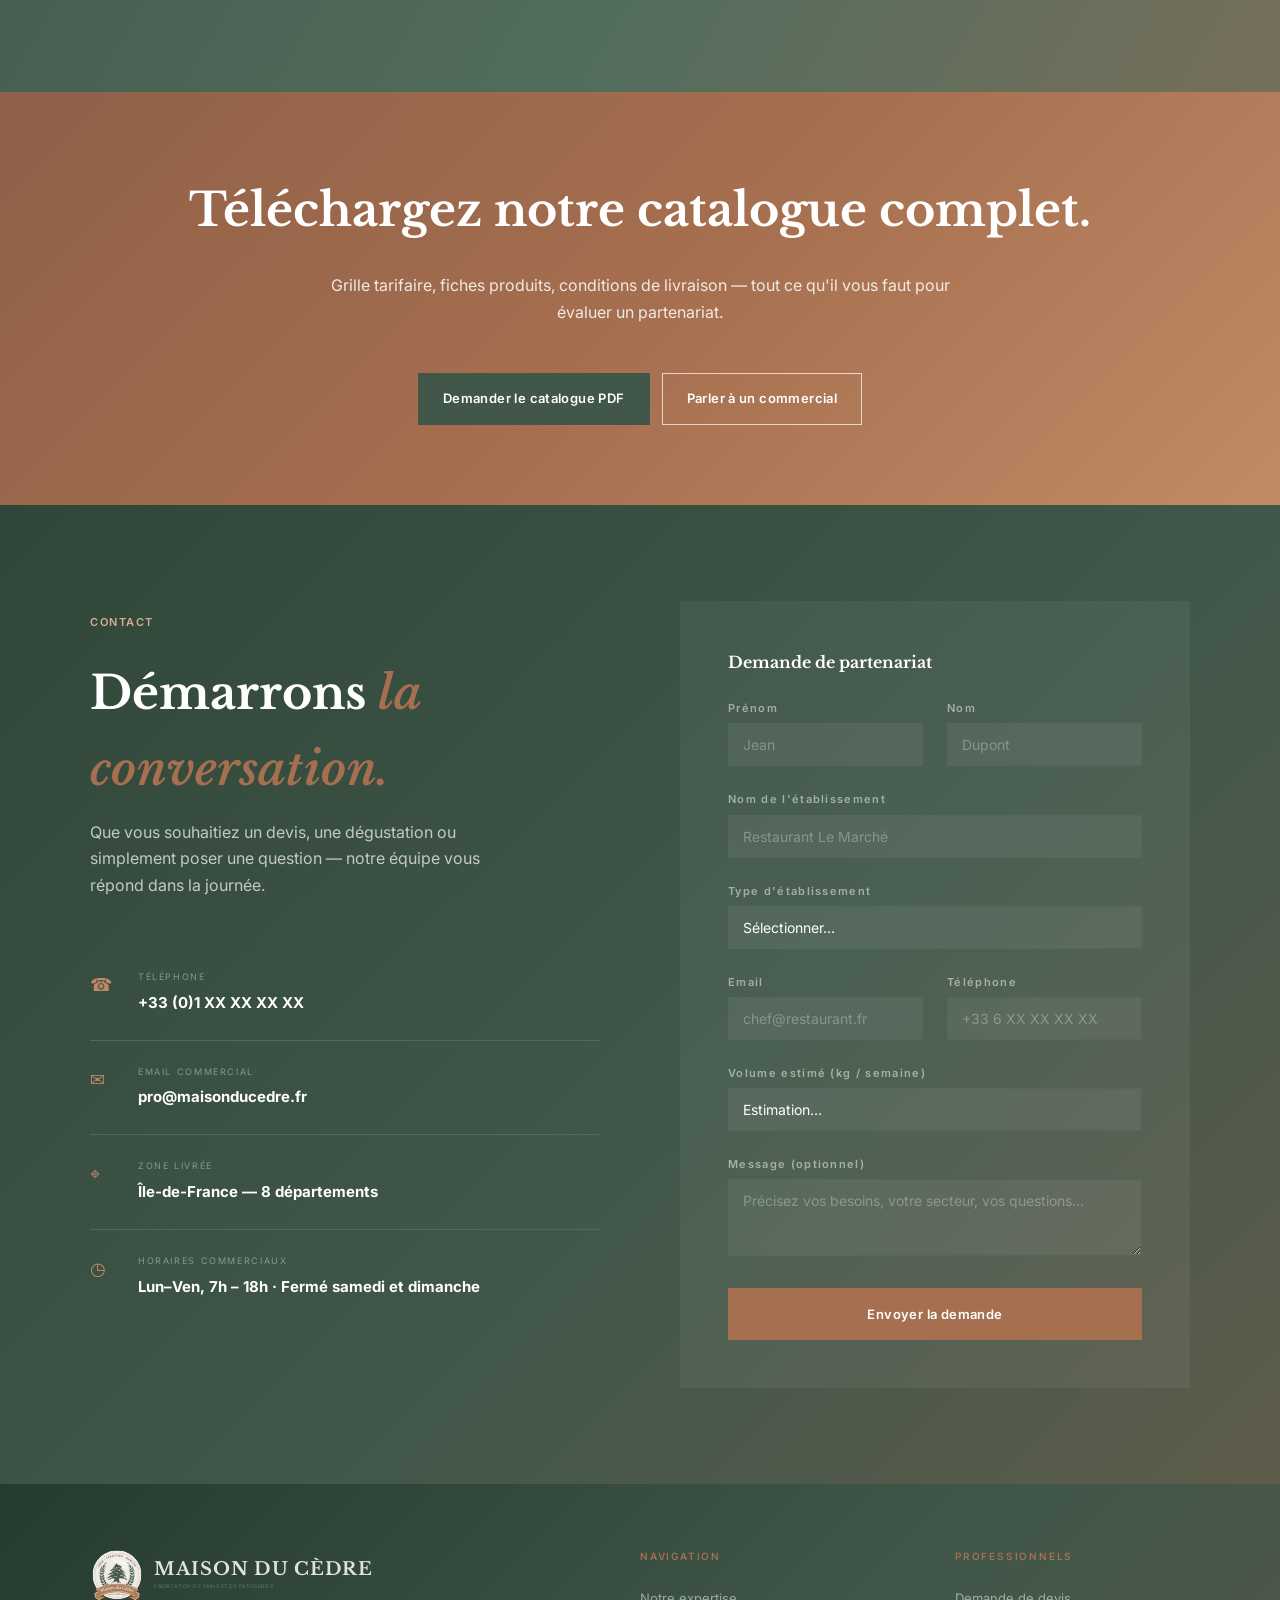
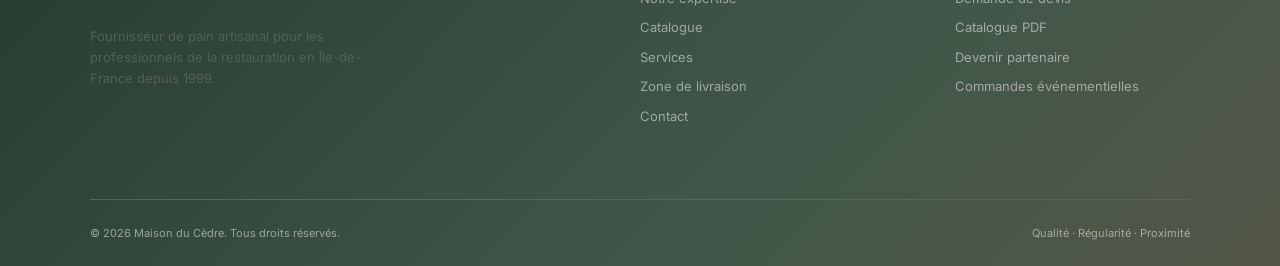
==== commit 50fcb095: "opt" ====
--- a/index.html
+++ b/index.html
@@ -5,6 +5,7 @@
 <meta name="viewport" content="width=device-width, initial-scale=1.0, viewport-fit=cover">
 <meta name="description" content="Maison du Cèdre — pain premium pour professionnels de la restauration. 25 ans d'expertise, livraison Île-de-France.">
 <title>Maison du Cèdre | Pain artisanal pour la restauration professionnelle</title>
+<link rel="icon" type="image/svg+xml" href="images/MAISON%20DU%20CEDRE%20Logo.svg">
 
 <link rel="preconnect" href="https://fonts.googleapis.com">
 <link rel="preconnect" href="https://fonts.gstatic.com" crossorigin>
@@ -820,7 +821,7 @@
 <nav class="site-nav" id="nav" aria-label="Navigation principale">
   <div class="wrap nav-inner">
     <a href="#accueil" class="brand" aria-label="Maison du Cèdre — accueil">
-      <img class="cedar-icon" src="images/maison-du-cedre-logo.png" alt="Logo Maison du Cèdre">
+      <img class="cedar-icon" src="images/MAISON%20DU%20CEDRE%20Logo.svg" alt="Logo Maison du Cèdre">
       <span>
         <span class="brand-name">MAISON DU CÈDRE</span>
         <small class="brand-sub">FABRICATION DE PAINS ET DE PÂTISSERIES</small>
@@ -1396,7 +1397,7 @@
   <div class="wrap footer-grid">
     <div class="footer-brand">
       <a href="#accueil" class="brand" aria-label="Maison du Cèdre — accueil">
-        <img class="cedar-icon" src="images/maison-du-cedre-logo.png" alt="Logo Maison du Cèdre">
+        <img class="cedar-icon" src="images/MAISON%20DU%20CEDRE%20Logo.svg" alt="Logo Maison du Cèdre">
         <span>
           <span class="brand-name" style="color:rgba(255,255,255,.85)">MAISON DU CÈDRE</span>
           <small class="brand-sub" style="color:rgba(255,255,255,.35)">FABRICATION DE PAINS ET DE PÂTISSERIES</small>
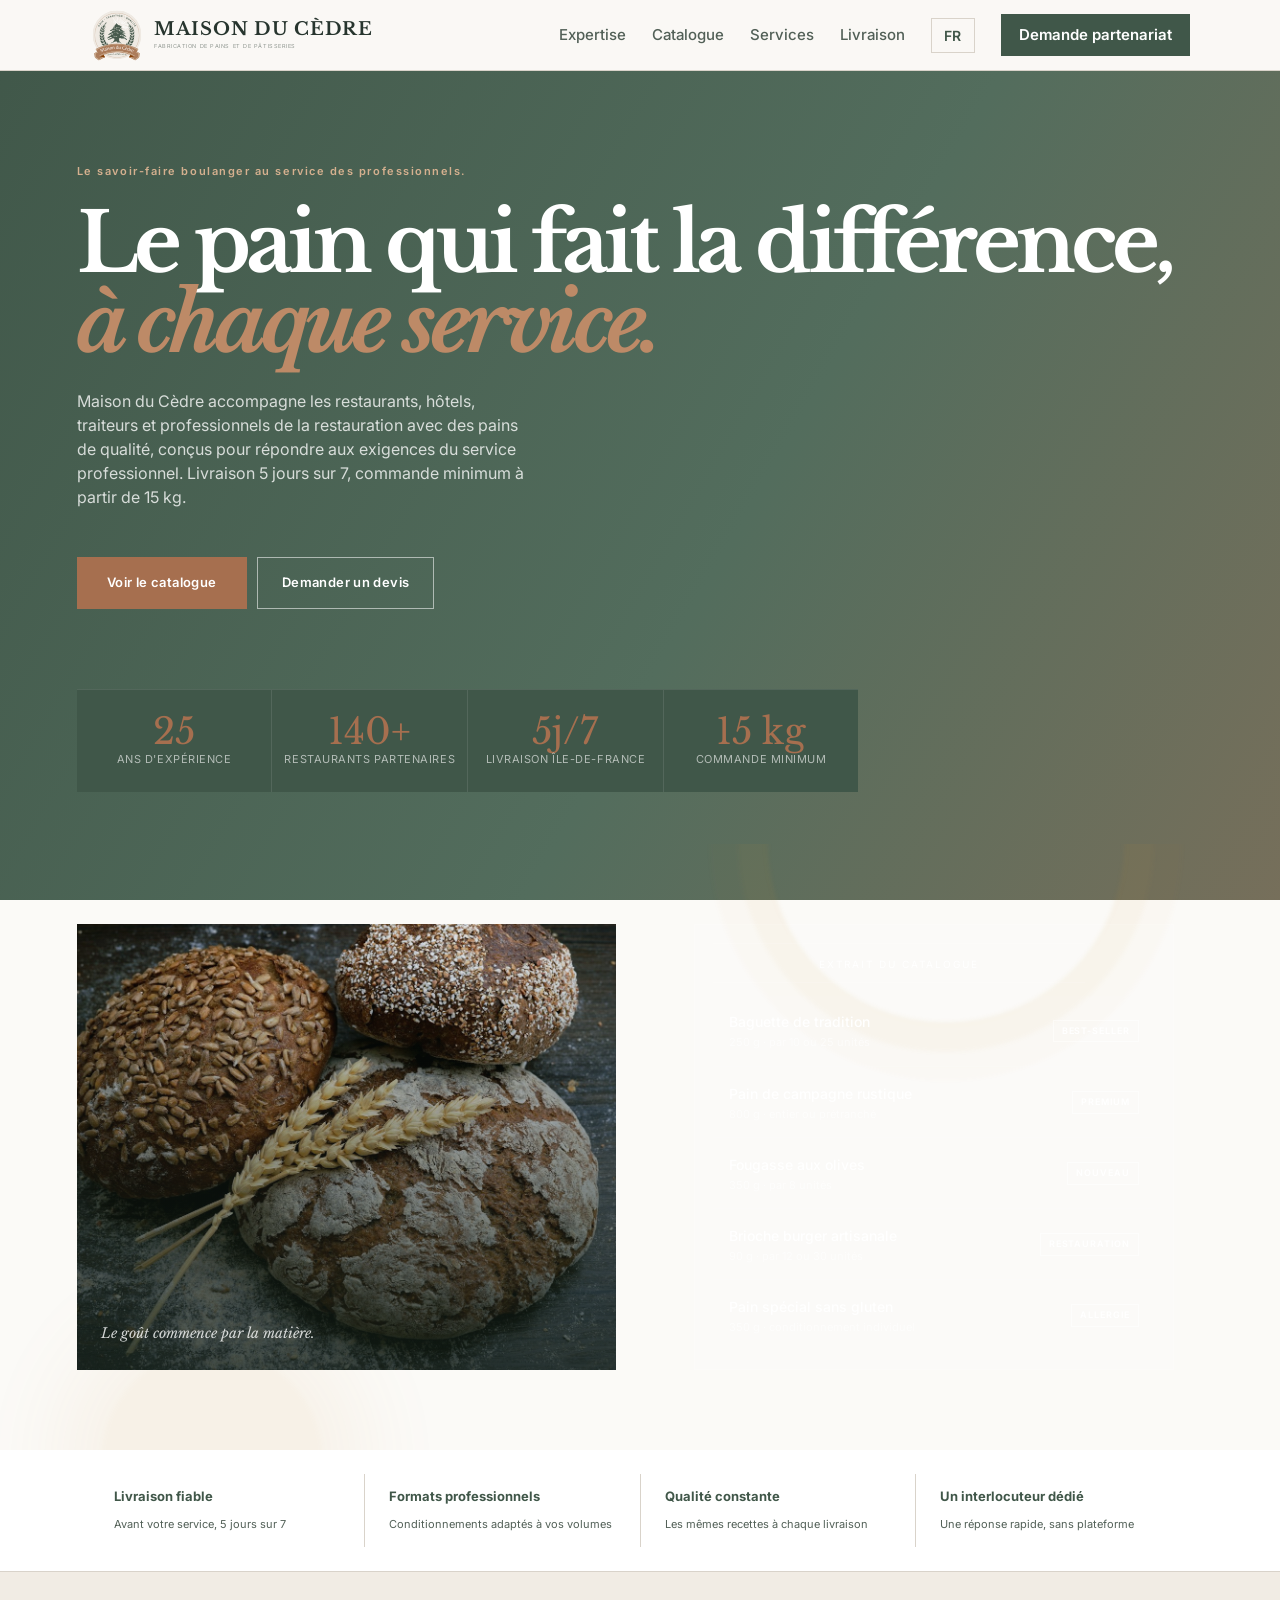
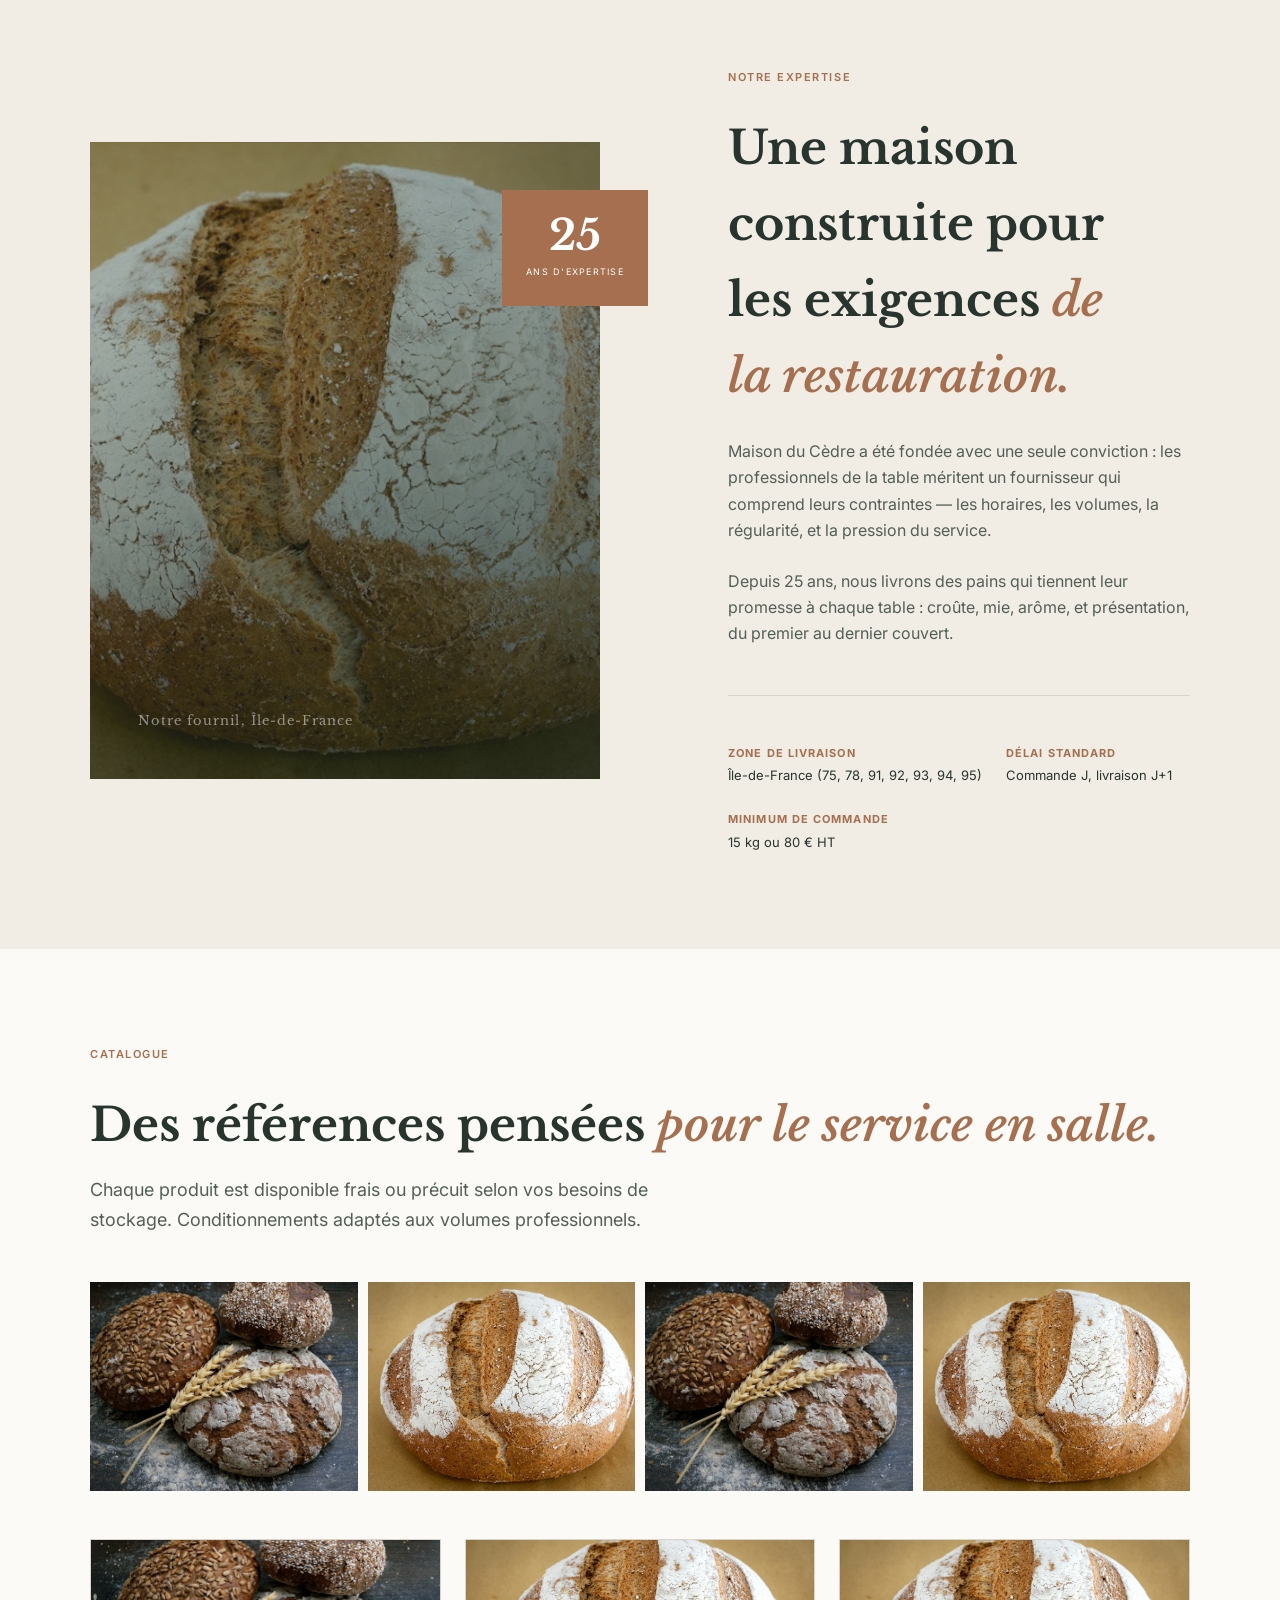
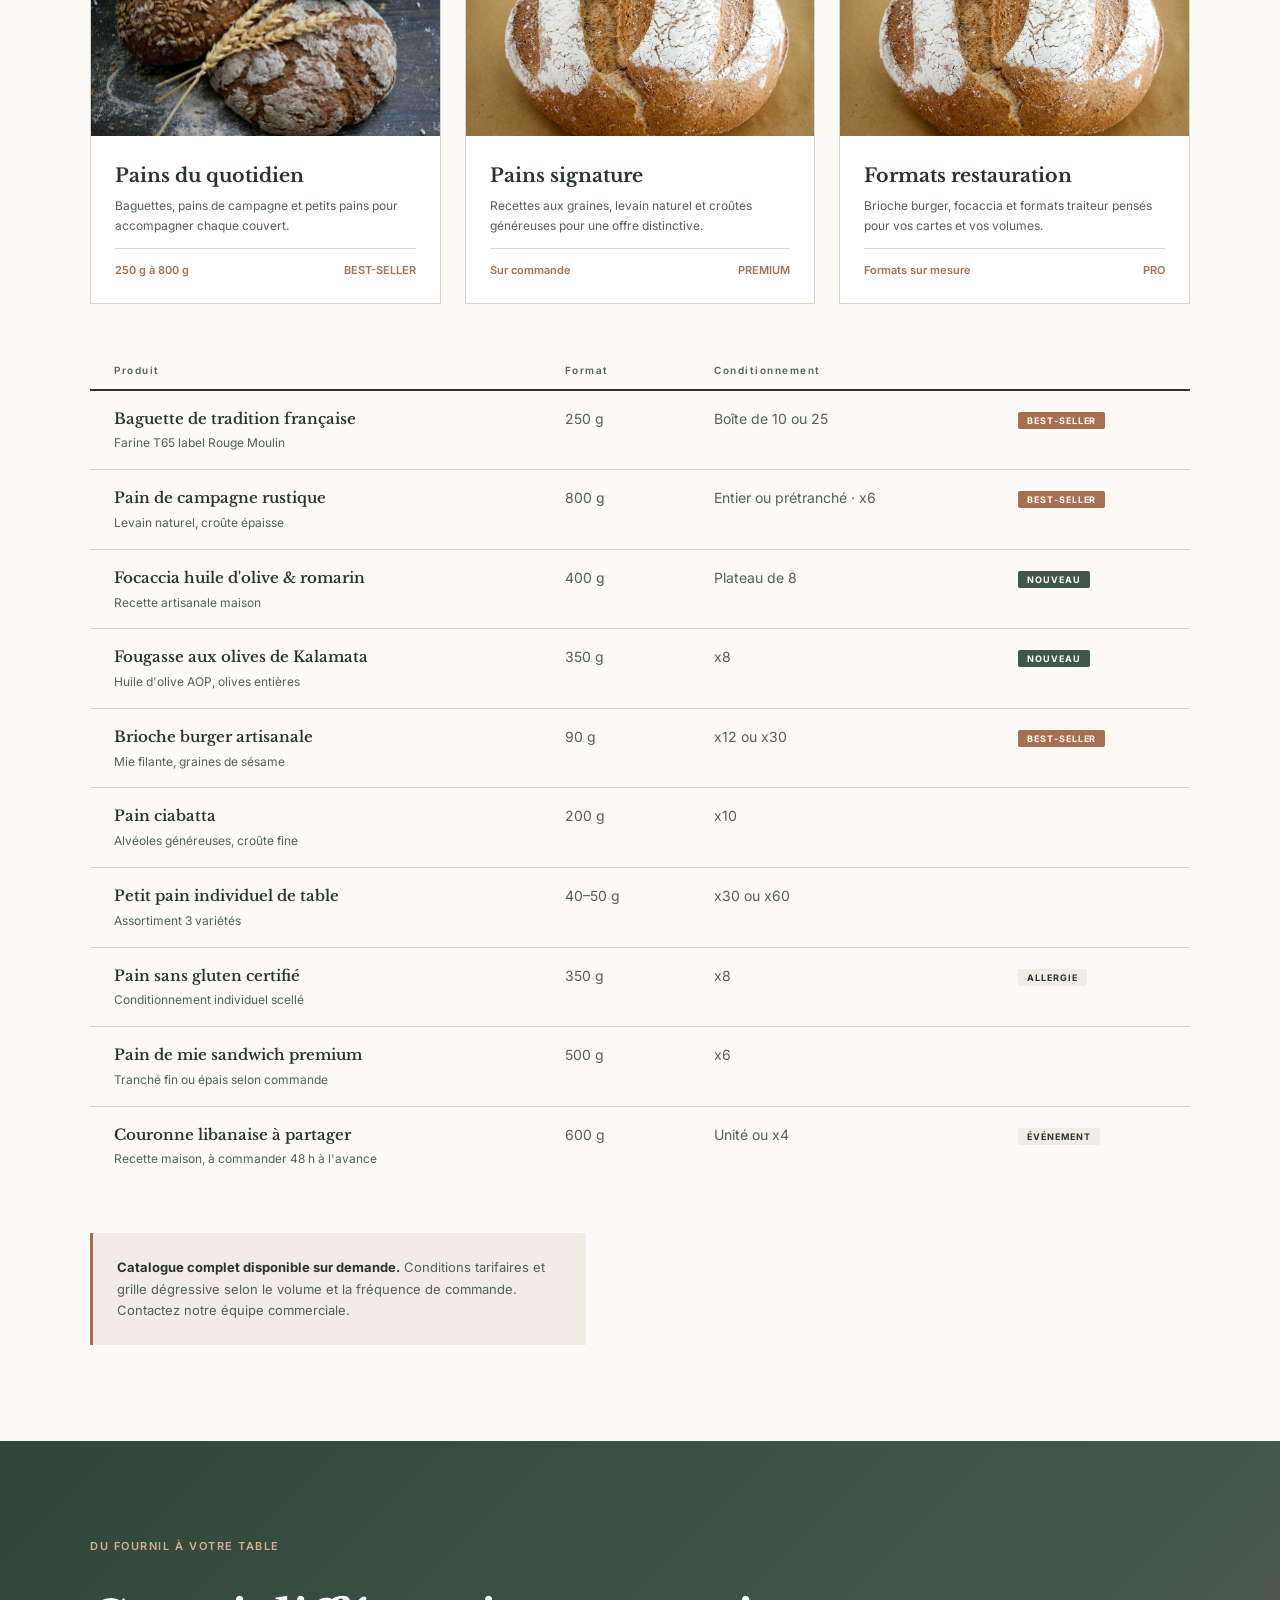
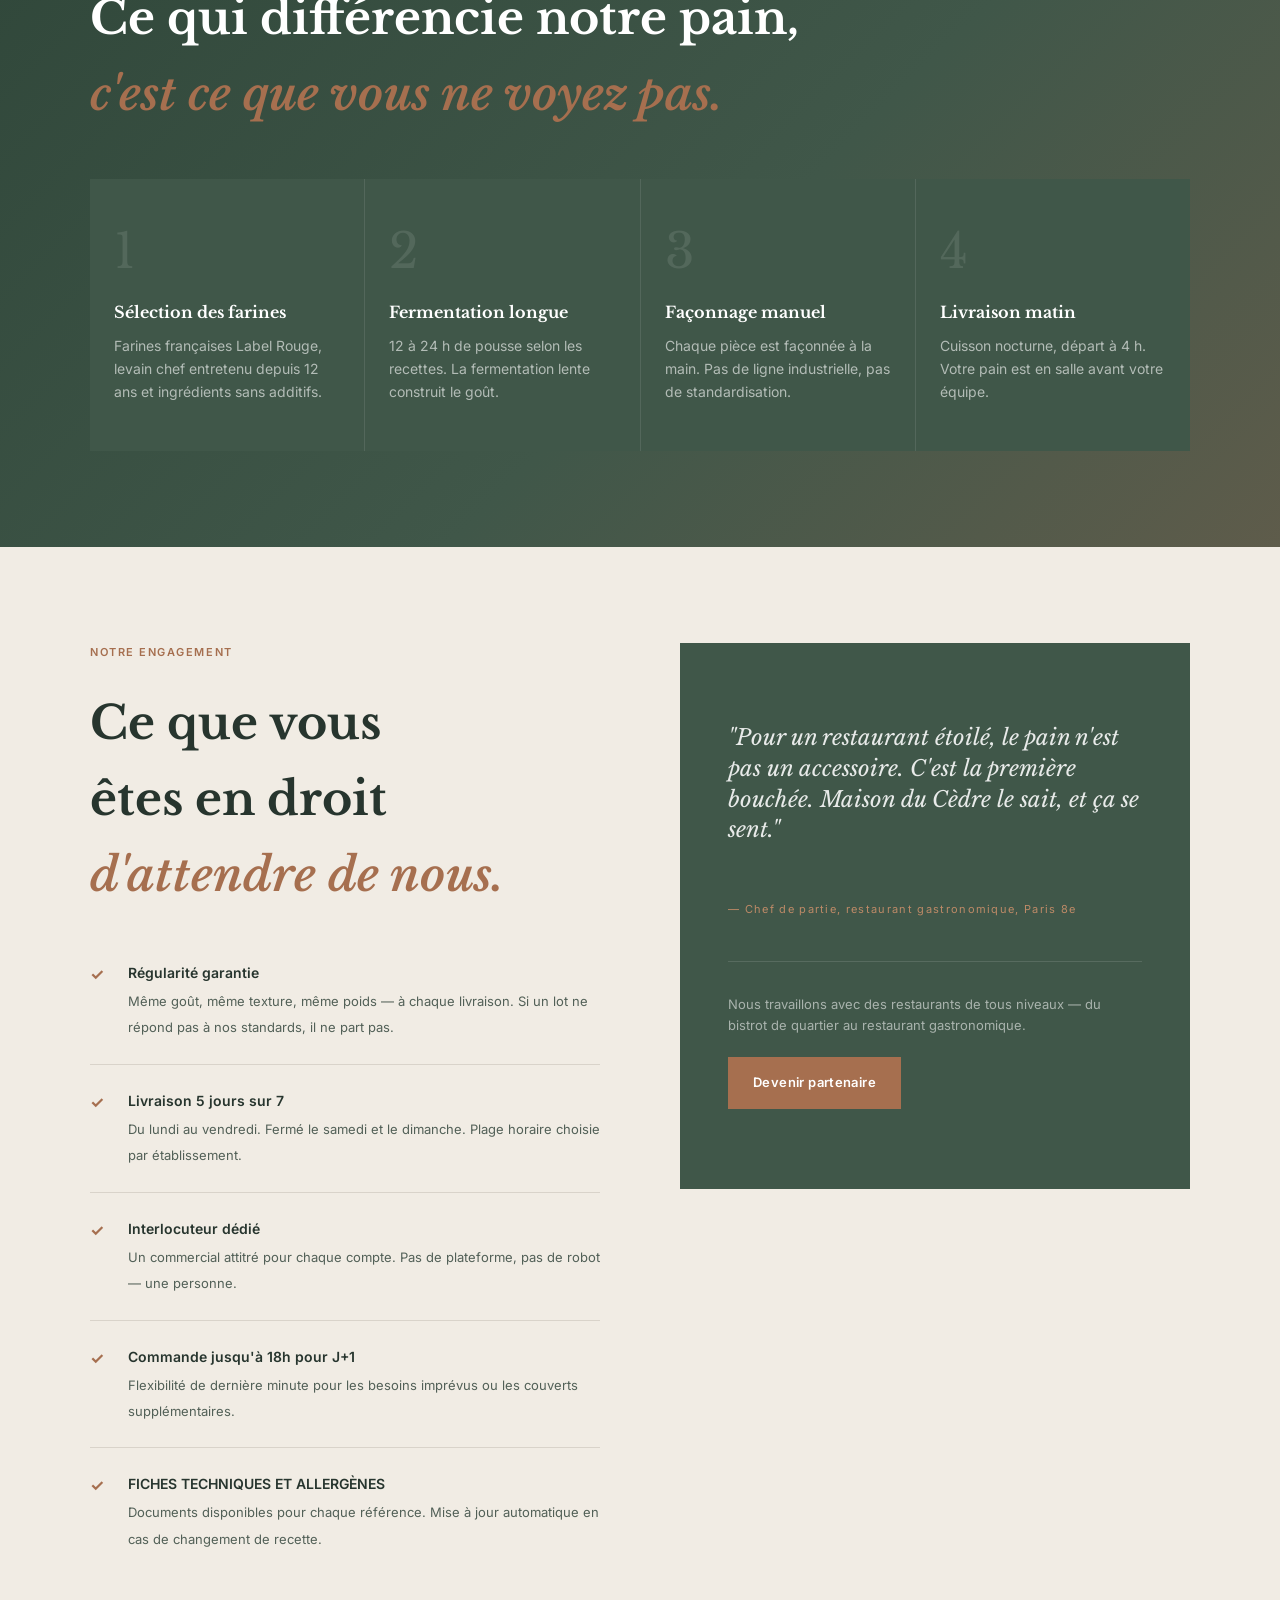
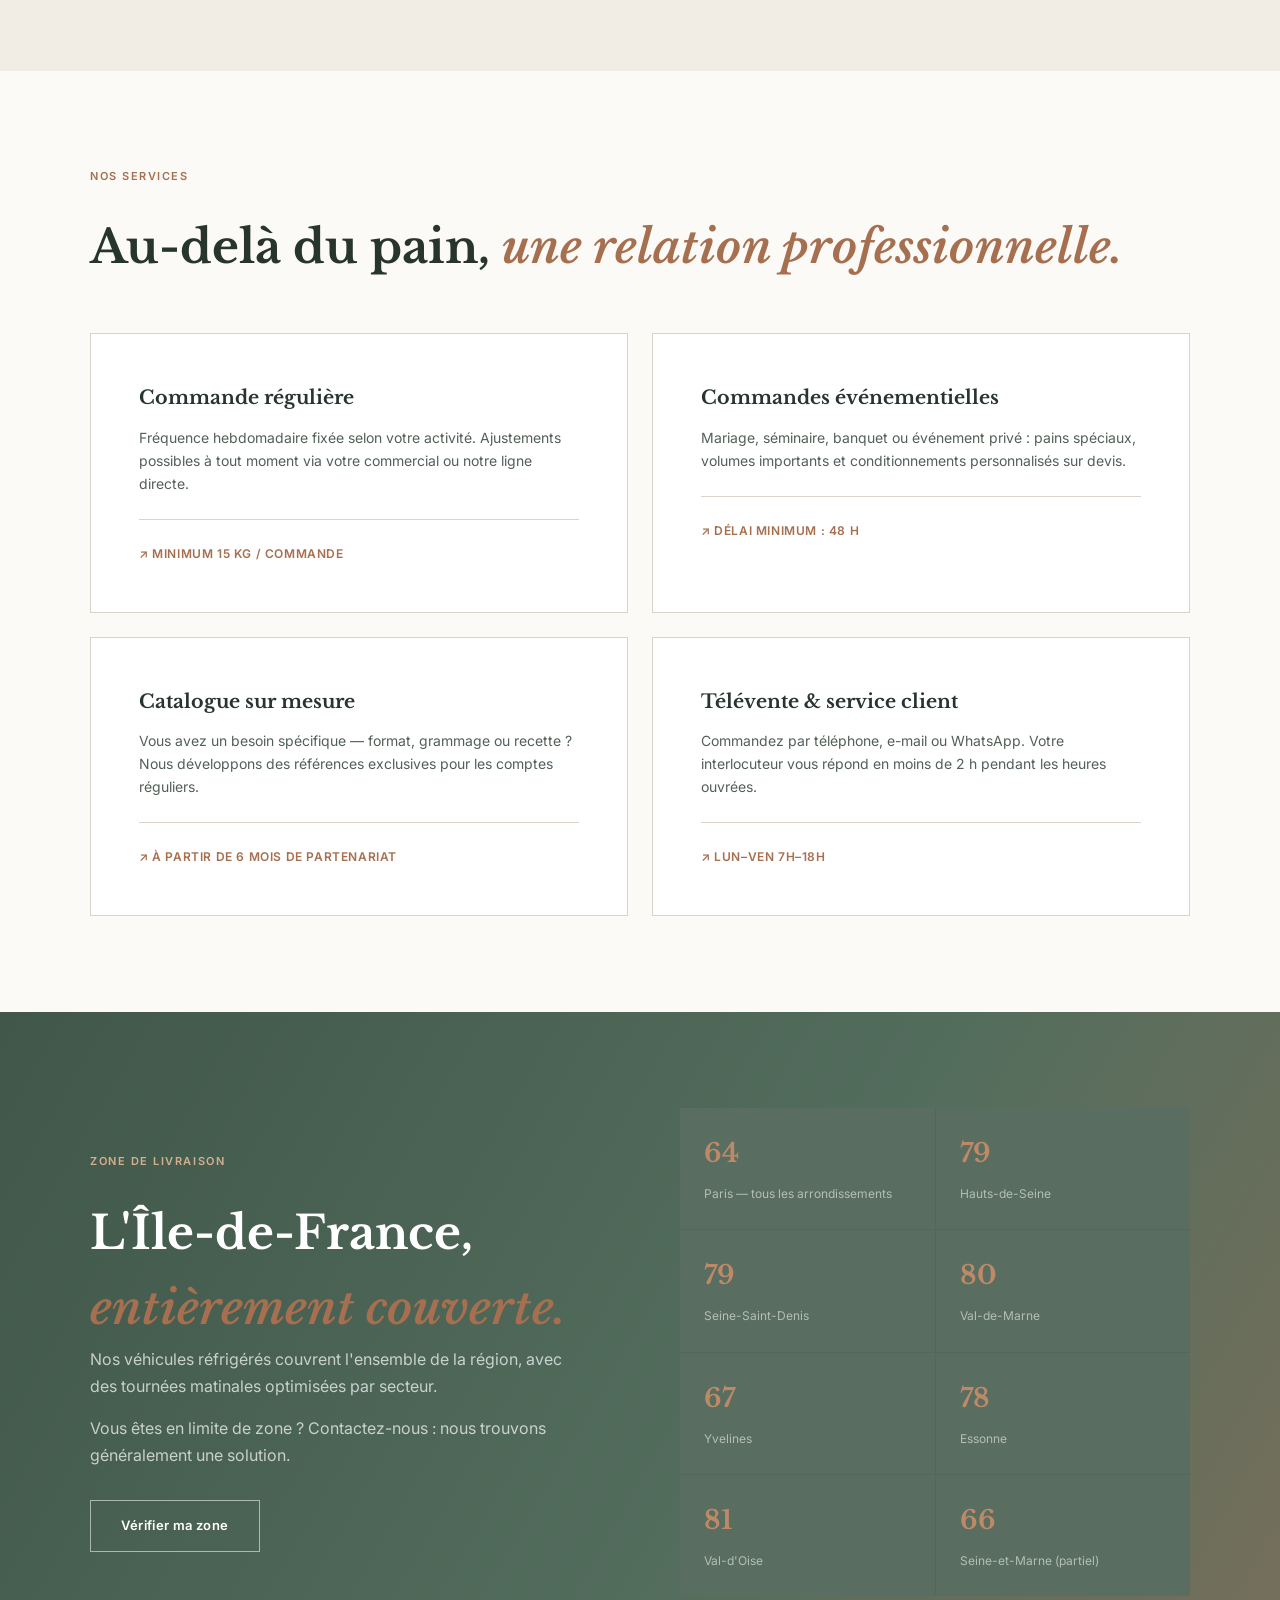
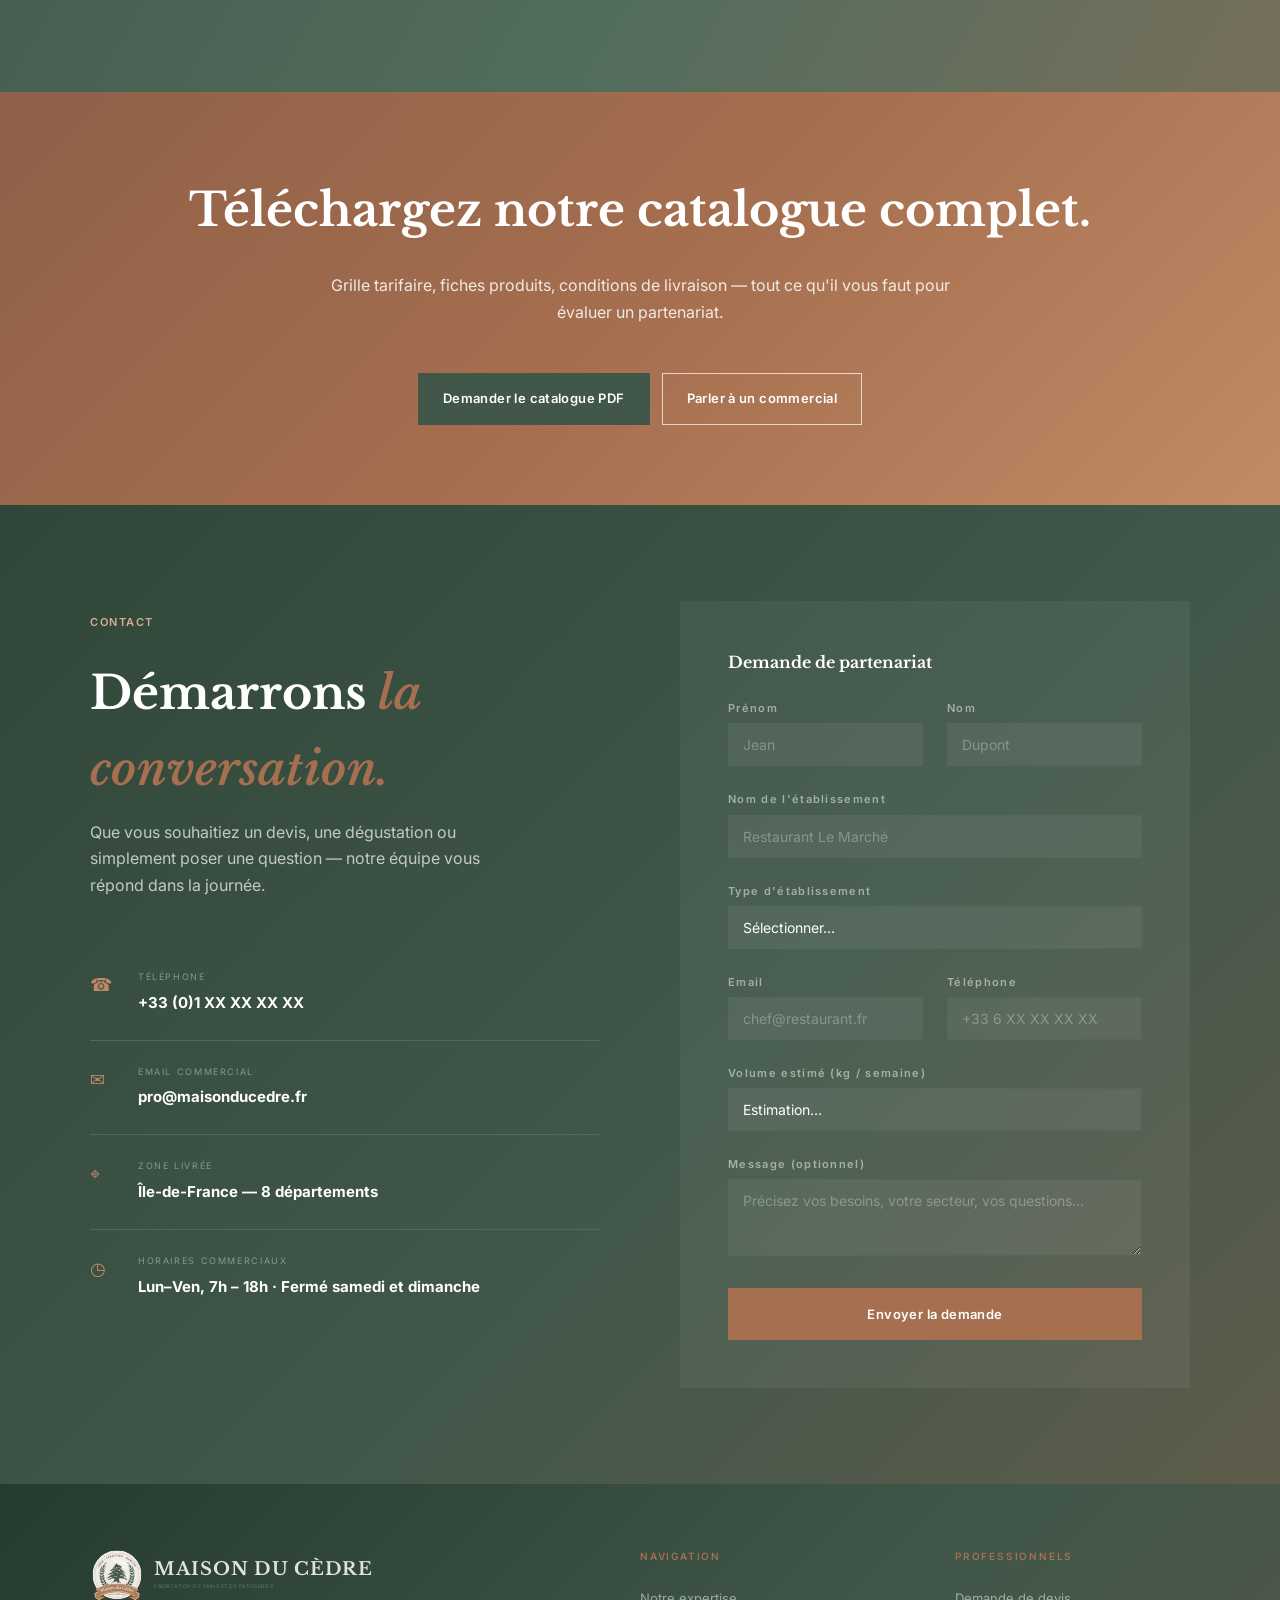
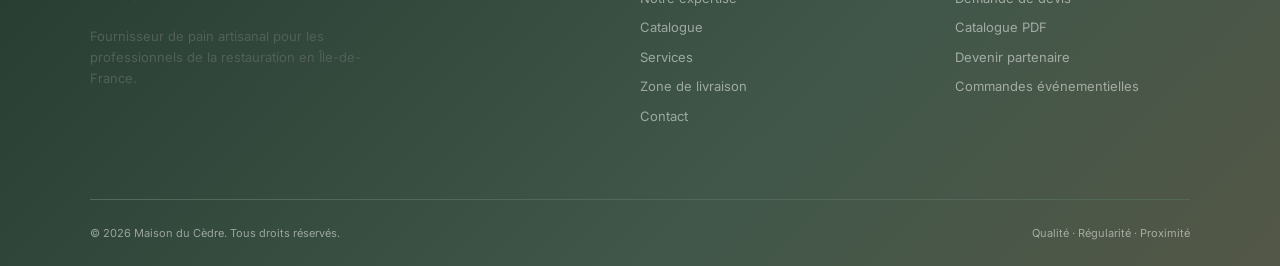
==== commit adff34bf: "opt" ====
--- a/index.html
+++ b/index.html
@@ -1403,7 +1403,7 @@
           <small class="brand-sub" style="color:rgba(255,255,255,.35)">FABRICATION DE PAINS ET DE PÂTISSERIES</small>
         </span>
       </a>
-      <p>Fournisseur de pain artisanal pour les professionnels de la restauration en Île-de-France depuis 1999.</p>
+      <p>Fournisseur de pain artisanal pour les professionnels de la restauration en Île-de-France.</p>
     </div>
     <div class="footer-col">
       <h4>NAVIGATION</h4>
